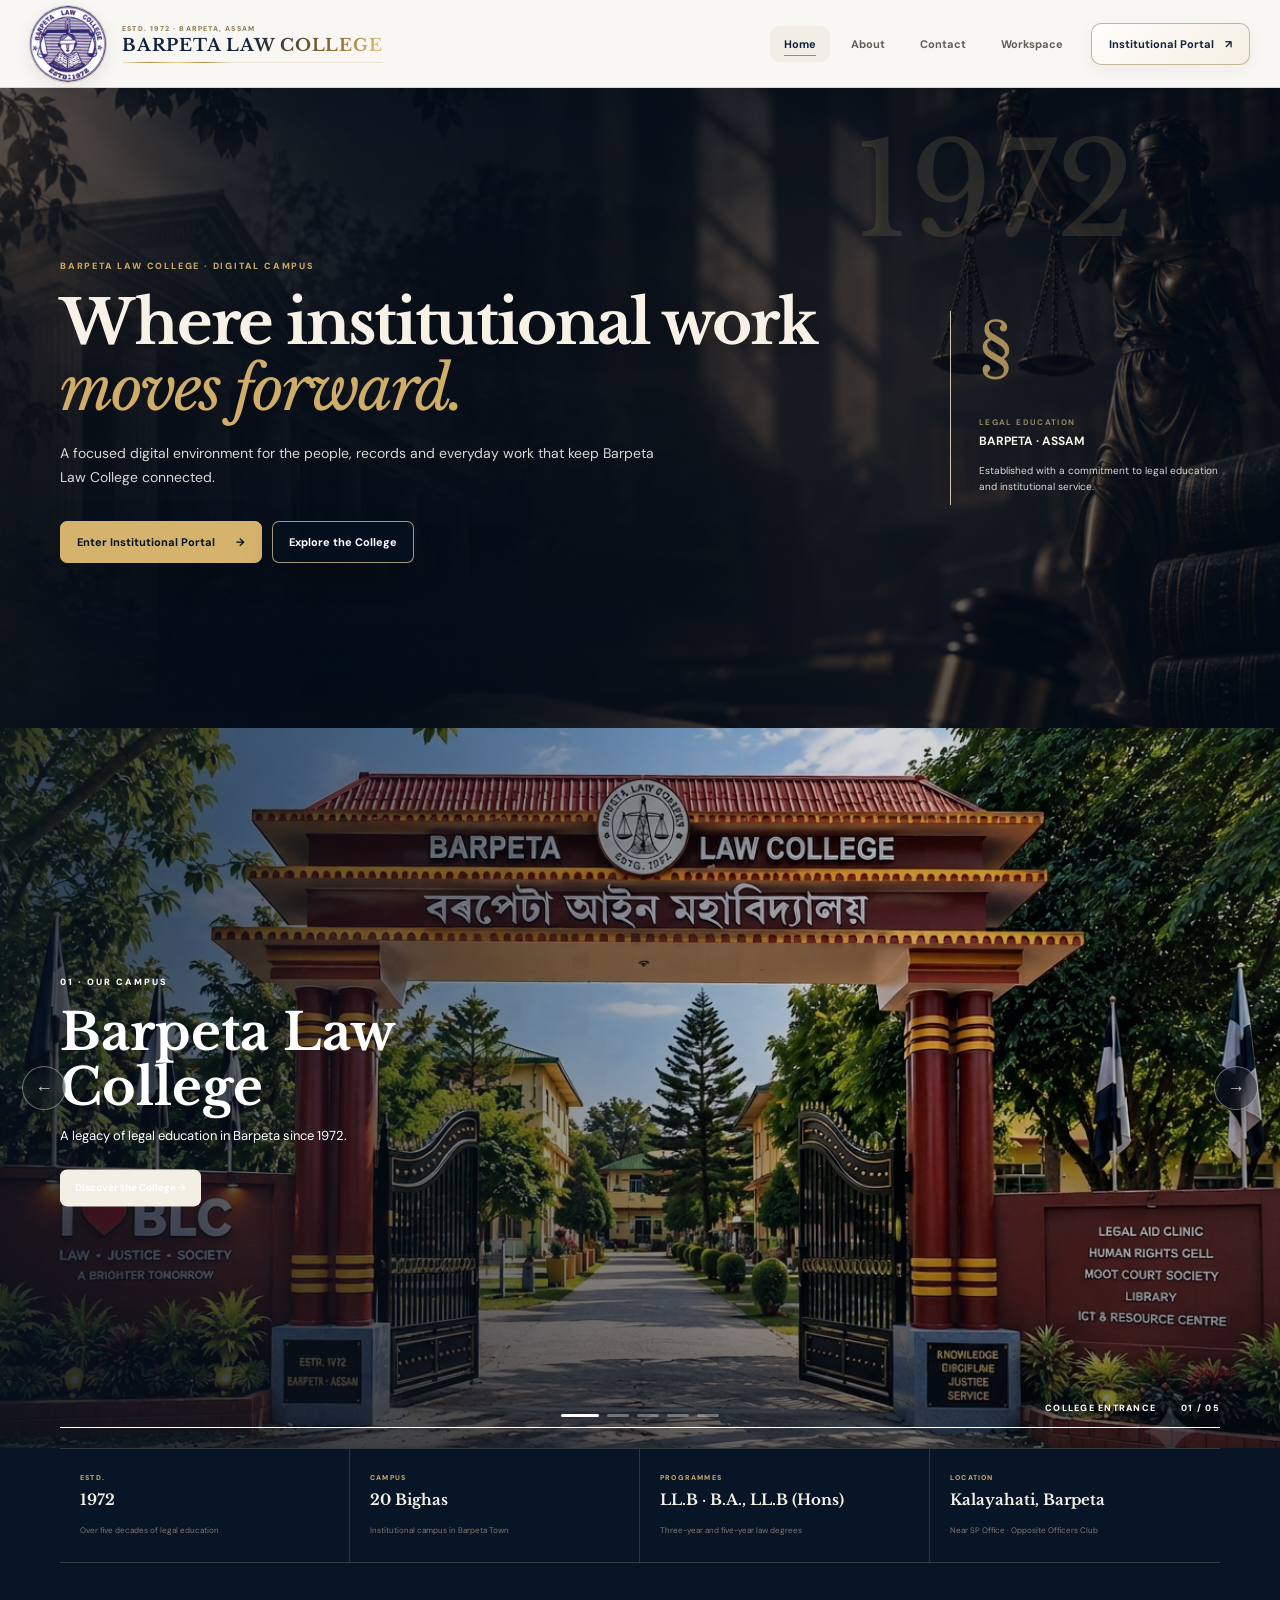
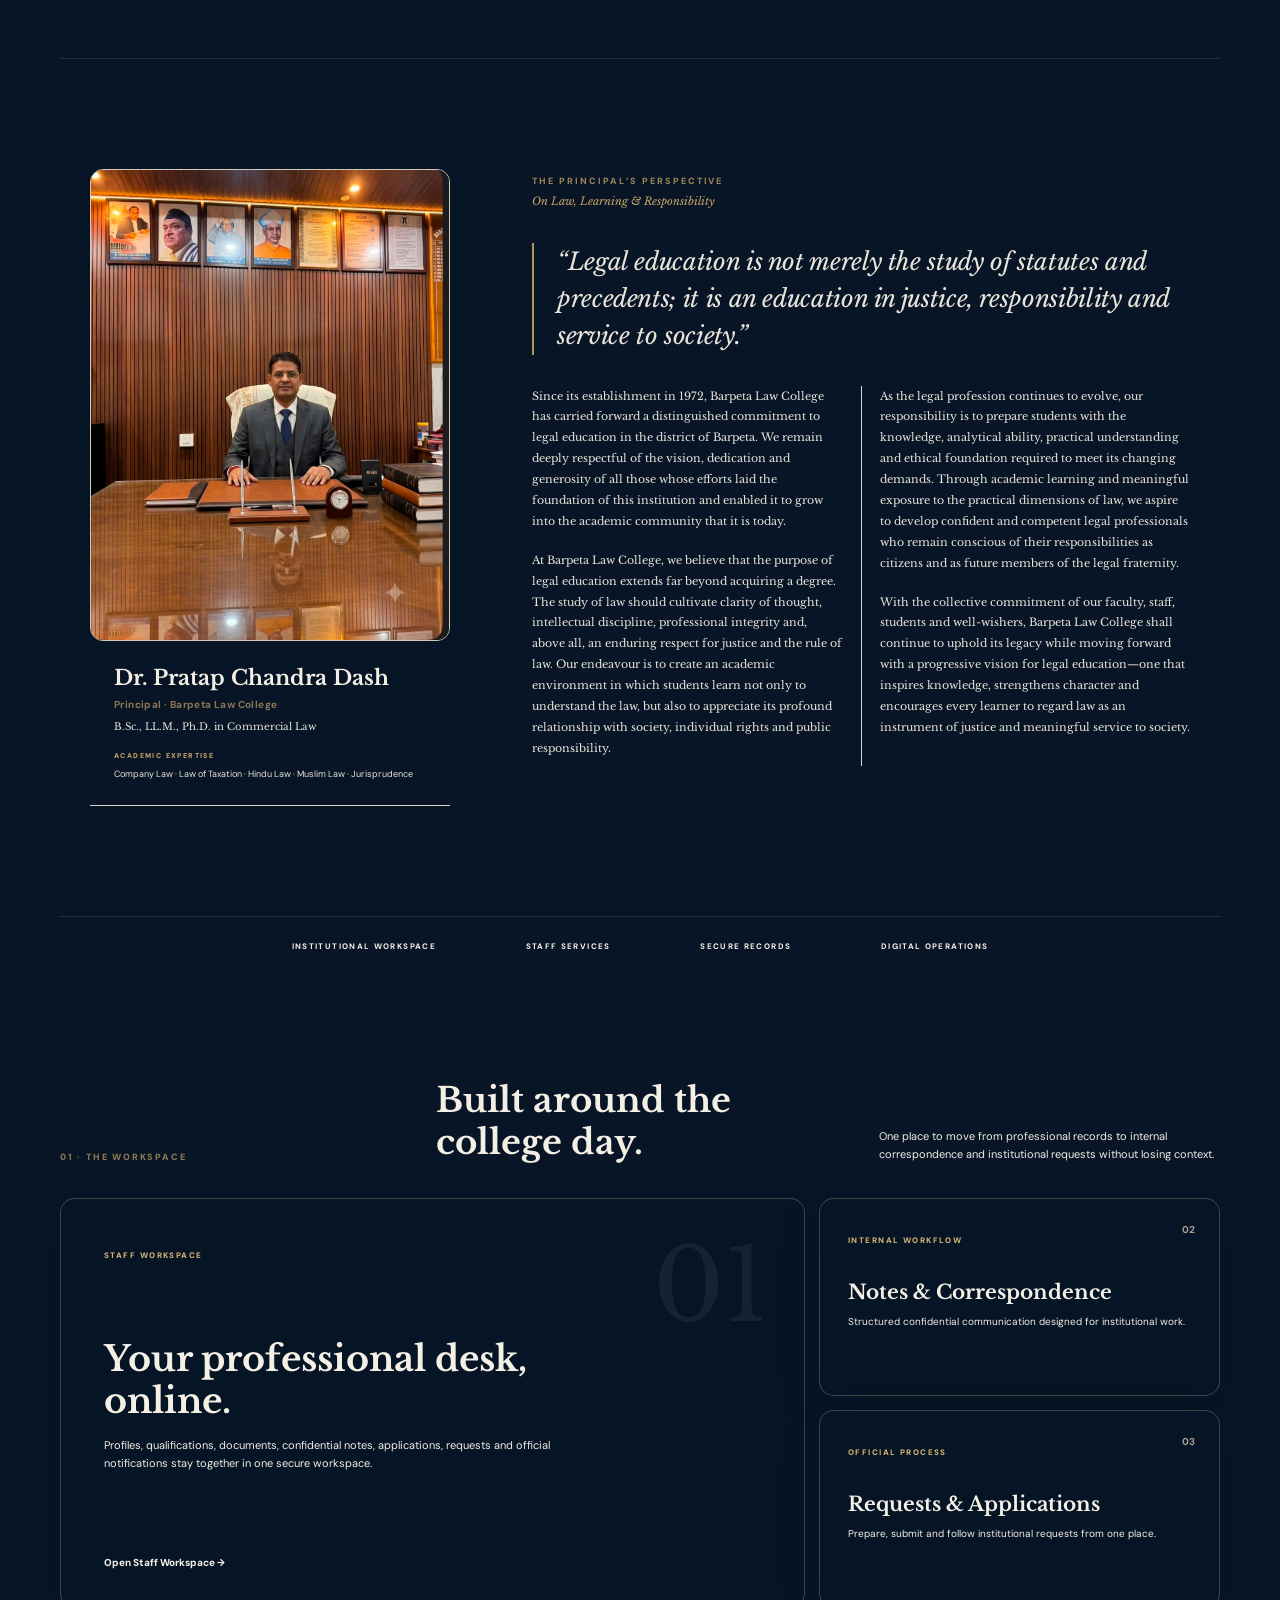
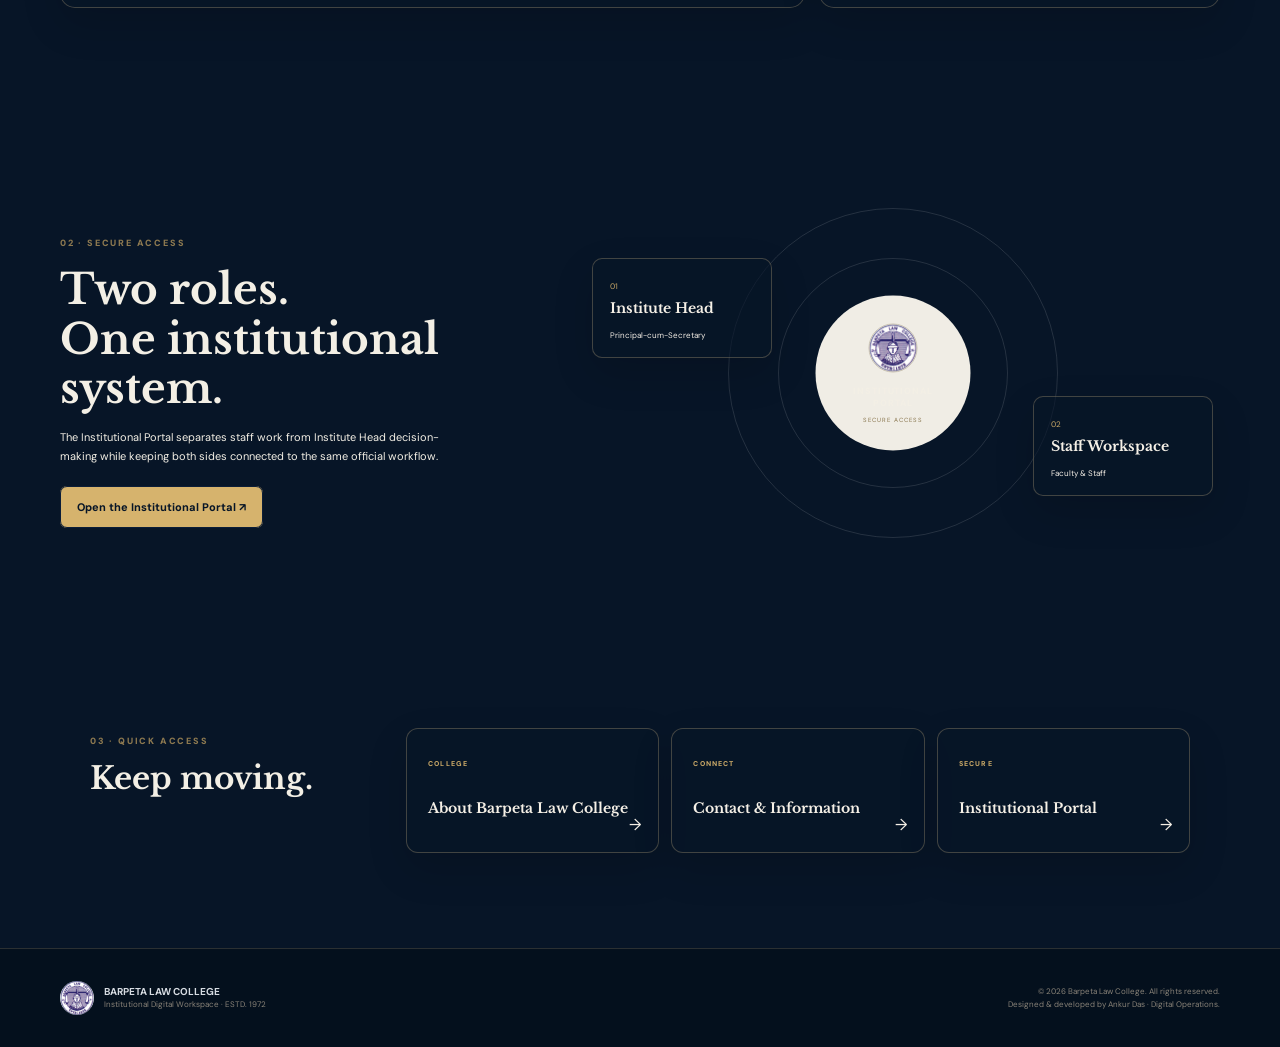
==== index.html @ bae9a420 "Refresh premium homepage stylesheet cache" ====
<!doctype html><html lang="en"><head><meta charset="utf-8"><meta name="viewport" content="width=device-width,initial-scale=1"><meta name="description" content="Barpeta Law College — official institutional digital workspace."><title>Barpeta Law College | Institutional Digital Workspace</title><link rel="icon" href="assets/barpeta-law-college-logo.jpg"><link rel="preconnect" href="https://fonts.googleapis.com"><link rel="preconnect" href="https://fonts.gstatic.com" crossorigin><link href="https://fonts.googleapis.com/css2?family=DM+Sans:wght@400;500;600;700;800&family=Libre+Baskerville:wght@400;700&display=swap" rel="stylesheet"><link rel="stylesheet" href="home-2026.css?v=20260920premium1"></head><body class="home-page"><header class="site-head"><a class="home-brand" href="index.html"><img src="assets/barpeta-law-college-logo.jpg" alt="Barpeta Law College logo"><span class="brand-wordmark"><small>ESTD. 1972 · BARPETA, ASSAM</small><strong class="gold-trace" data-text="BARPETA LAW COLLEGE">BARPETA LAW COLLEGE</strong><i class="brand-trace" aria-hidden="true"></i></span></a><button class="nav-toggle" aria-label="Menu">☰</button><nav><a class="active" href="index.html">Home</a><a href="about.html">About</a><a href="contact.html">Contact</a><a href="#workspace">Workspace</a><a class="portal-nav" href="portal.html">Institutional Portal <b>↗</b></a></nav></header><main><section class="home-hero"><div class="hero-no">1972</div><div class="hero-copy"><span class="eyebrow">BARPETA LAW COLLEGE · DIGITAL CAMPUS</span><h1>Where institutional work<br><em>moves forward.</em></h1><p>A focused digital environment for the people, records and everyday work that keep Barpeta Law College connected.</p><div class="hero-actions"><a href="portal.html">Enter Institutional Portal <b>→</b></a><a href="about.html">Explore the College</a></div></div><div class="hero-side"><div class="law-symbol">§</div><span>LEGAL EDUCATION</span><strong>BARPETA · ASSAM</strong><p>Established with a commitment to legal education and institutional service.</p></div></section><section class="campus-cinema" id="campus"><div class="campus-cinema-copy"><span>01 · OUR CAMPUS</span><h2>Barpeta Law College</h2><p>A legacy of legal education in Barpeta since 1972.</p><a href="about.html">Discover the College →</a></div><div class="campus-cinema-stage"><img class="cinema-slide active" src="assets/blc-campus-1.png" alt="Barpeta Law College campus"><img class="cinema-slide" src="assets/blc-campus-2.jpeg" alt="Barpeta Law College campus"><img class="cinema-slide" src="assets/blc-campus-3.jpeg" alt="Barpeta Law College entrance"><img class="cinema-slide" src="assets/blc-campus-4.jpeg" alt="Barpeta Law College grounds"><img class="cinema-slide" src="assets/blc-campus-5.jpeg" alt="Barpeta Law College campus"><div class="cinema-overlay"></div><button class="cinema-nav cinema-prev" id="cinemaPrev" aria-label="Previous campus photo">←</button><button class="cinema-nav cinema-next" id="cinemaNext" aria-label="Next campus photo">→</button><div class="cinema-dots" id="cinemaDots" aria-label="Choose campus photo"></div><div class="cinema-caption"><span id="cinemaLabel">ACADEMIC BLOCK</span><b id="cinemaCount">01 / 05</b></div><div class="cinema-progress"><i id="cinemaProgress"></i></div></div></section><section class="campus-facts"><article><small>ESTD.</small><strong>1972</strong><span>Over five decades of legal education</span></article><article><small>CAMPUS</small><strong>20 Bighas</strong><span>Institutional campus in Barpeta Town</span></article><article><small>PROGRAMMES</small><strong>LL.B · B.A., LL.B (Hons)</strong><span>Three-year and five-year law degrees</span></article><article><small>LOCATION</small><strong>Kalayahati, Barpeta</strong><span>Near SP Office · Opposite Officers Club</span></article></section><section class="principal-feature"><div class="principal-profile"><div class="principal-photo"><img src="assets/principal-pratap-chandra-dash.jpeg" alt="Dr. Pratap Chandra Dash, Principal, Barpeta Law College"></div><div class="principal-identity"><h3>Dr. Pratap Chandra Dash</h3><span>Principal · Barpeta Law College</span><p>B.Sc., LL.M., Ph.D. in Commercial Law</p><small>ACADEMIC EXPERTISE</small><p class="expertise">Company Law · Law of Taxation · Hindu Law · Muslim Law · Jurisprudence</p></div></div><div class="principal-message"><span class="principal-kicker">THE PRINCIPAL’S PERSPECTIVE</span><small class="principal-sub">On Law, Learning &amp; Responsibility</small><blockquote>“Legal education is not merely the study of statutes and precedents; it is an education in justice, responsibility and service to society.”</blockquote><div class="principal-copy"><p>Since its establishment in 1972, Barpeta Law College has carried forward a distinguished commitment to legal education in the district of Barpeta. We remain deeply respectful of the vision, dedication and generosity of all those whose efforts laid the foundation of this institution and enabled it to grow into the academic community that it is today.</p><p>At Barpeta Law College, we believe that the purpose of legal education extends far beyond acquiring a degree. The study of law should cultivate clarity of thought, intellectual discipline, professional integrity and, above all, an enduring respect for justice and the rule of law. Our endeavour is to create an academic environment in which students learn not only to understand the law, but also to appreciate its profound relationship with society, individual rights and public responsibility.</p><p>As the legal profession continues to evolve, our responsibility is to prepare students with the knowledge, analytical ability, practical understanding and ethical foundation required to meet its changing demands. Through academic learning and meaningful exposure to the practical dimensions of law, we aspire to develop confident and competent legal professionals who remain conscious of their responsibilities as citizens and as future members of the legal fraternity.</p><p>With the collective commitment of our faculty, staff, students and well-wishers, Barpeta Law College shall continue to uphold its legacy while moving forward with a progressive vision for legal education—one that inspires knowledge, strengthens character and encourages every learner to regard law as an instrument of justice and meaningful service to society.</p></div></div></section><section class="campus-strip"><span>INSTITUTIONAL WORKSPACE</span><span>STAFF SERVICES</span><span>SECURE RECORDS</span><span>DIGITAL OPERATIONS</span></section><section class="workspace" id="workspace"><div class="section-title"><span>01 · THE WORKSPACE</span><h2>Built around the college day.</h2><p>One place to move from professional records to internal correspondence and institutional requests without losing context.</p></div><div class="workspace-grid"><article class="feature-large"><span>STAFF WORKSPACE</span><h3>Your professional desk,<br>online.</h3><p>Profiles, qualifications, documents, confidential notes, applications, requests and official notifications stay together in one secure workspace.</p><a href="staff.html">Open Staff Workspace →</a><div class="feature-index">01</div></article><div class="feature-stack"><article><span>INTERNAL WORKFLOW</span><h3>Notes & Correspondence</h3><p>Structured confidential communication designed for institutional work.</p><b>02</b></article><article><span>OFFICIAL PROCESS</span><h3>Requests & Applications</h3><p>Prepare, submit and follow institutional requests from one place.</p><b>03</b></article></div></div></section><section class="portal-invite"><div class="invite-copy"><span>02 · SECURE ACCESS</span><h2>Two roles.<br>One institutional system.</h2><p>The Institutional Portal separates staff work from Institute Head decision-making while keeping both sides connected to the same official workflow.</p><a href="portal.html">Open the Institutional Portal <b>↗</b></a></div><div class="invite-visual"><div class="orbit one"></div><div class="orbit two"></div><div class="invite-center"><img src="assets/barpeta-law-college-logo.jpg" alt="Barpeta Law College"><strong>INSTITUTIONAL<br>PORTAL</strong><span>SECURE ACCESS</span></div><div class="role role-a"><small>01</small><b>Institute Head</b><span>Principal-cum-Secretary</span></div><div class="role role-b"><small>02</small><b>Staff Workspace</b><span>Faculty & Staff</span></div></div></section><section class="quick"><div><span>03 · QUICK ACCESS</span><h2>Keep moving.</h2></div><a href="about.html"><small>COLLEGE</small><b>About Barpeta Law College</b><i>→</i></a><a href="contact.html"><small>CONNECT</small><b>Contact & Information</b><i>→</i></a><a href="portal.html"><small>SECURE</small><b>Institutional Portal</b><i>→</i></a></section></main><footer><div><img src="assets/barpeta-law-college-logo.jpg" alt=""><span><b>BARPETA LAW COLLEGE</b><small>Institutional Digital Workspace · ESTD. 1972</small></span></div><p>© 2026 Barpeta Law College. All rights reserved.<br>Designed &amp; developed by Ankur Das · Digital Operations.</p></footer><script>document.querySelector('.nav-toggle').onclick=()=>document.querySelector('.site-head nav').classList.toggle('show');const slides=[...document.querySelectorAll('.cinema-slide')],labels=['COLLEGE ENTRANCE','SUNSET ON CAMPUS','FACULTY & STAFF','BLUE-HOUR CAMPUS','BLC AFTER DARK'],dots=document.getElementById('cinemaDots');let si=0,timer,touchX=0;slides.forEach((_,i)=>{const b=document.createElement('button');b.type='button';b.setAttribute('aria-label','Show campus photo '+(i+1));b.onclick=()=>{showSlide(i);restart()};dots.appendChild(b)});function showSlide(n){si=(n+slides.length)%slides.length;slides.forEach((s,i)=>s.classList.toggle('active',i===si));[...dots.children].forEach((d,i)=>d.classList.toggle('active',i===si));document.getElementById('cinemaCount').textContent=String(si+1).padStart(2,'0')+' / '+String(slides.length).padStart(2,'0');document.getElementById('cinemaLabel').textContent=labels[si];const p=document.getElementById('cinemaProgress');p.style.animation='none';void p.offsetWidth;p.style.animation='cinemaTimer 20s linear forwards'}function restart(){clearInterval(timer);timer=setInterval(()=>showSlide(si+1),20000)}document.getElementById('cinemaPrev').onclick=()=>{showSlide(si-1);restart()};document.getElementById('cinemaNext').onclick=()=>{showSlide(si+1);restart()};const stage=document.querySelector('.campus-cinema-stage');stage.addEventListener('touchstart',e=>touchX=e.changedTouches[0].clientX,{passive:true});stage.addEventListener('touchend',e=>{const dx=e.changedTouches[0].clientX-touchX;if(Math.abs(dx)>45){showSlide(si+(dx<0?1:-1));restart()}},{passive:true});showSlide(0);restart();</script></body></html>
---- home-2026.css ----
:root{--navy:#0b1d38;--ink:#111b29;--paper:#f4f2ec;--gold:#a78a4c;--line:#ddd7cb}*{box-sizing:border-box}html{scroll-behavior:smooth}body{margin:0;background:var(--paper);color:var(--ink);font-family:"DM Sans",sans-serif}.site-head{height:88px;padding:0 max(28px,calc((100vw - 1220px)/2));display:flex;align-items:center;justify-content:space-between;background:#f8f7f3;border-bottom:1px solid var(--line);position:relative;z-index:10}.home-brand{display:flex;align-items:center;gap:12px;text-decoration:none;color:var(--ink)}.home-brand img{width:47px;height:47px;border-radius:50%;object-fit:cover}.home-brand span{display:flex;flex-direction:column}.home-brand small{font-size:7px;font-weight:800;letter-spacing:.18em;color:#88754d}.home-brand strong{font-family:"Libre Baskerville",serif;font-size:17px;margin-top:3px}.site-head nav{display:flex;align-items:center;gap:27px}.site-head nav a{text-decoration:none;color:#625e56;font-size:11px;font-weight:700}.site-head nav a.active{color:#111}.portal-nav{border:1px solid #bdb6a8;padding:11px 14px;border-radius:7px;color:var(--navy)!important}.portal-nav b{margin-left:8px}.nav-toggle{display:none;border:0;background:none;font-size:22px}.home-hero{min-height:570px;max-width:1220px;margin:auto;display:grid;grid-template-columns:1fr 270px;align-items:center;gap:70px;position:relative;padding:65px 30px;overflow:hidden}.hero-no{position:absolute;right:210px;top:5px;font-family:"Libre Baskerville";font-size:220px;color:#ebe7dd;z-index:-1}.eyebrow,.section-title>span,.invite-copy>span,.quick>div>span{font-size:9px;font-weight:850;letter-spacing:.2em;color:#8d7950}.hero-copy h1{font-family:"Libre Baskerville",serif;font-size:61px;line-height:1.08;margin:16px 0 20px;letter-spacing:-.035em}.hero-copy h1 em{font-weight:400;color:#88734a}.hero-copy>p{font-size:14px;line-height:1.7;color:#706a60;max-width:610px}.hero-actions{display:flex;gap:10px;margin-top:31px}.hero-actions a,.invite-copy>a{text-decoration:none;border:1px solid #cfc8bb;padding:13px 16px;border-radius:7px;color:#252525;font-size:11px;font-weight:750}.hero-actions a:first-child,.invite-copy>a{background:var(--navy);color:#fff;border-color:var(--navy)}.hero-actions b{margin-left:18px}.hero-side{border-left:1px solid #cbc4b6;padding-left:28px}.law-symbol{font-family:"Libre Baskerville";font-size:60px;color:#a58c59;margin-bottom:32px}.hero-side span{display:block;font-size:8px;letter-spacing:.17em;color:#938464;font-weight:800}.hero-side strong{display:block;font-size:12px;margin:6px 0 14px}.hero-side p{font-size:10px;line-height:1.6;color:#807a70}.campus-strip{height:57px;background:var(--navy);color:#c7b98f;display:flex;align-items:center;justify-content:center;gap:7vw;font-size:8px;font-weight:800;letter-spacing:.17em}.workspace{max-width:1220px;margin:auto;padding:105px 30px}.section-title{display:grid;grid-template-columns:1fr 1.2fr 1fr;gap:35px;align-items:end;margin-bottom:35px}.section-title h2{font-family:"Libre Baskerville";font-size:34px;margin:0}.section-title p{font-size:11px;line-height:1.6;color:#777064;margin:0}.workspace-grid{display:grid;grid-template-columns:1.3fr .7fr;gap:14px}.feature-large,.feature-stack article{position:relative;border-radius:15px;overflow:hidden}.feature-large{min-height:410px;background:linear-gradient(135deg,#0b1d38,#15365f);color:#fff;padding:43px}.feature-large>span,.feature-stack span{font-size:8px;letter-spacing:.18em;font-weight:850;color:#cbb98a}.feature-large h3{font-family:"Libre Baskerville";font-size:35px;line-height:1.2;margin:75px 0 14px}.feature-large p{font-size:11px;line-height:1.65;color:#c7cfda;max-width:480px}.feature-large a{position:absolute;bottom:38px;color:#fff;text-decoration:none;font-size:10px;font-weight:800}.feature-index{position:absolute;right:35px;top:25px;font-family:"Libre Baskerville";font-size:100px;color:rgba(255,255,255,.06)}.feature-stack{display:grid;gap:14px}.feature-stack article{background:#fff;border:1px solid var(--line);padding:28px}.feature-stack h3{font-family:"Libre Baskerville";font-size:20px;margin:32px 0 9px}.feature-stack p{font-size:10px;line-height:1.6;color:#777}.feature-stack b{position:absolute;right:24px;top:24px;font-size:10px;color:#aaa08d}.portal-invite{background:#101a29;color:#fff;min-height:520px;display:grid;grid-template-columns:.8fr 1.2fr;align-items:center;padding:70px max(30px,calc((100vw - 1160px)/2));gap:70px}.invite-copy h2{font-family:"Libre Baskerville";font-size:42px;line-height:1.18;margin:14px 0}.invite-copy p{font-size:11px;line-height:1.7;color:#aeb6c2;max-width:400px;margin-bottom:30px}.invite-visual{height:360px;position:relative}.orbit{position:absolute;border:1px solid rgba(255,255,255,.12);border-radius:50%;left:50%;top:50%;transform:translate(-50%,-50%)}.orbit.one{width:330px;height:330px}.orbit.two{width:230px;height:230px}.invite-center{position:absolute;left:50%;top:50%;transform:translate(-50%,-50%);width:155px;height:155px;border-radius:50%;background:#f0ede5;color:#132033;display:grid;place-content:center;text-align:center}.invite-center small{font-family:"Libre Baskerville";font-size:22px}.invite-center strong{font-size:9px;letter-spacing:.1em;margin:7px 0}.invite-center span{font-size:6px;letter-spacing:.17em;color:#88754d}.role{position:absolute;background:#18263a;border:1px solid #344157;border-radius:10px;padding:14px 17px;min-width:180px}.role small{color:#bba46e;font-size:8px}.role b{display:block;font-family:"Libre Baskerville";font-size:14px;margin:5px 0}.role span{font-size:8px;color:#8f9bac}.role-a{left:4%;top:18%}.role-b{right:1%;bottom:16%}.quick{max-width:1160px;margin:0 auto;padding:95px 30px;display:grid;grid-template-columns:1.2fr repeat(3,1fr);gap:12px;align-items:stretch}.quick h2{font-family:"Libre Baskerville";font-size:31px;margin:10px 0}.quick>a{background:#fff;border:1px solid var(--line);border-radius:12px;padding:21px;text-decoration:none;color:#222;position:relative;min-height:125px}.quick>a small{font-size:7px;letter-spacing:.17em;color:#97835a;font-weight:850}.quick>a b{display:block;font-family:"Libre Baskerville";font-size:14px;margin-top:28px}.quick>a i{position:absolute;right:17px;bottom:17px;font-style:normal}footer{border-top:1px solid var(--line);padding:28px max(30px,calc((100vw - 1160px)/2));display:flex;justify-content:space-between;align-items:center;background:#eeece5}footer>div{display:flex;align-items:center;gap:10px}footer img{width:34px;height:34px;border-radius:50%}footer span{display:flex;flex-direction:column}footer b{font-size:10px}footer small,footer p{font-size:8px;color:#898378;line-height:1.6}footer p{text-align:right}@media(max-width:800px){.site-head{height:auto;padding:16px 20px}.nav-toggle{display:block}.site-head nav{display:none;position:absolute;left:0;right:0;top:80px;background:#fff;padding:20px;flex-direction:column;align-items:flex-start}.site-head nav.show{display:flex}.home-hero{grid-template-columns:1fr;min-height:auto;padding-top:80px}.hero-copy h1{font-size:42px}.hero-side{display:none}.section-title,.workspace-grid,.portal-invite,.quick{grid-template-columns:1fr}.campus-strip{gap:20px;overflow:hidden;justify-content:flex-start;padding:0 20px}.invite-visual{height:330px}.quick{padding-top:60px}footer{flex-direction:column;gap:15px;align-items:flex-start}footer p{text-align:left}}.campus-showcase{max-width:1220px;margin:0 auto;padding:95px 30px 55px;display:grid;grid-template-columns:.82fr 1.18fr;gap:75px;align-items:center}.campus-copy>span{font-size:9px;font-weight:850;letter-spacing:.2em;color:#8d7950}.campus-copy h2{font-family:"Libre Baskerville",serif;font-size:39px;line-height:1.18;margin:14px 0 19px}.campus-copy>p{font-size:11px;line-height:1.75;color:#716b61}.campus-detail{border-left:2px solid #b29a65;padding-left:15px;margin:21px 0!important}.degree-pills{display:flex;gap:7px;flex-wrap:wrap;margin:18px 0}.degree-pills b{font-size:9px;border:1px solid #d6d0c4;background:#fff;padding:8px 10px;border-radius:20px}.campus-copy>a{display:inline-block;margin-top:8px;text-decoration:none;color:#fff;background:#0b1d38;border-radius:7px;padding:12px 15px;font-size:10px;font-weight:800}.campus-stack{height:440px;position:relative}.stack-frame{position:absolute;inset:0 75px 0 0;border-radius:18px;overflow:hidden;background:#18202a;box-shadow:0 22px 55px rgba(23,29,36,.18);z-index:3;transform:rotate(-.7deg)}.stack-slide{position:absolute;inset:0;width:100%;height:100%;object-fit:cover;opacity:0;transform:scale(1.035);filter:saturate(.9) contrast(1.03) brightness(.96);transition:opacity .8s ease,transform 4.6s ease}.stack-slide.active{opacity:1;transform:scale(1)}.stack-shade{position:absolute;inset:0;background:linear-gradient(180deg,transparent 55%,rgba(5,14,25,.66));z-index:2}.stack-meta{position:absolute;left:24px;right:24px;bottom:20px;z-index:4;display:flex;justify-content:space-between;color:#fff;align-items:end}.stack-meta span{font-size:9px;letter-spacing:.16em;font-weight:800}.stack-meta b{font-size:10px}.stack-back{position:absolute;border:1px solid #c7c1b5;border-radius:17px;background:#d9d5ca;right:25px;top:28px;bottom:28px;width:76%;z-index:1;transform:rotate(2.3deg);box-shadow:0 12px 30px rgba(30,30,30,.08)}.stack-back.back-two{right:0;top:56px;bottom:56px;transform:rotate(4.5deg);background:#c7c3b9;z-index:0}.stack-controls{position:absolute;right:90px;bottom:18px;z-index:5;display:flex;gap:7px}.stack-controls button{width:35px;height:35px;border-radius:50%;border:1px solid rgba(255,255,255,.65);background:rgba(8,18,31,.58);color:#fff;cursor:pointer;backdrop-filter:blur(5px)}.campus-facts{max-width:1160px;margin:0 auto 95px;display:grid;grid-template-columns:repeat(4,1fr);border-top:1px solid #d9d3c7;border-bottom:1px solid #d9d3c7}.campus-facts article{padding:24px 20px;border-right:1px solid #d9d3c7}.campus-facts article:last-child{border-right:0}.campus-facts small{display:block;font-size:7px;font-weight:850;letter-spacing:.17em;color:#9a8354}.campus-facts strong{display:block;font-family:"Libre Baskerville";font-size:15px;margin:8px 0}.campus-facts span{font-size:8px;line-height:1.5;color:#80796d}.invite-center img{width:49px;height:49px;border-radius:50%;object-fit:cover;margin:0 auto 5px;border:1px solid #c9c1b0}.invite-center small{display:none}@media(max-width:800px){.campus-showcase{grid-template-columns:1fr;gap:35px;padding-top:65px}.campus-stack{height:350px}.stack-frame{right:35px}.stack-back{right:10px}.stack-back.back-two{right:0}.campus-facts{grid-template-columns:1fr 1fr;margin:0 20px 60px}.campus-facts article:nth-child(2){border-right:0}.campus-facts article:nth-child(-n+2){border-bottom:1px solid #d9d3c7}}.campus-cinema{height:min(720px,72vw);min-height:520px;position:relative;background:#0d1827;color:#fff;overflow:hidden}.campus-cinema-stage{position:absolute;inset:0}.cinema-slide{position:absolute;inset:0;width:100%;height:100%;object-fit:cover;opacity:0;transform:scale(1.025);filter:saturate(.92) contrast(1.04) brightness(.9);transition:opacity 1.5s ease,transform 20s linear}.cinema-slide.active{opacity:1;transform:scale(1.07)}.cinema-overlay{position:absolute;inset:0;background:linear-gradient(90deg,rgba(7,17,31,.76) 0%,rgba(7,17,31,.45) 34%,rgba(7,17,31,.08) 68%,rgba(7,17,31,.18) 100%),linear-gradient(0deg,rgba(5,13,24,.5),transparent 42%)}.campus-cinema-copy{position:absolute;z-index:3;left:max(30px,calc((100vw - 1160px)/2));top:50%;transform:translateY(-50%);max-width:490px}.campus-cinema-copy>span{font-size:9px;font-weight:850;letter-spacing:.22em;color:#d4bd85}.campus-cinema-copy h2{font-family:"Libre Baskerville";font-size:51px;line-height:1.08;margin:15px 0 12px}.campus-cinema-copy p{font-size:13px;color:#d3d7dd;margin:0 0 25px}.campus-cinema-copy a{display:inline-block;text-decoration:none;color:#172033;background:#f3efe5;border-radius:7px;padding:12px 15px;font-size:10px;font-weight:800}.cinema-caption{position:absolute;z-index:4;right:max(30px,calc((100vw - 1160px)/2));bottom:34px;display:flex;gap:25px;align-items:center;font-size:9px;letter-spacing:.14em}.cinema-caption span{font-weight:800}.cinema-caption b{color:#d4bd85}.cinema-progress{position:absolute;z-index:4;left:max(30px,calc((100vw - 1160px)/2));right:max(30px,calc((100vw - 1160px)/2));bottom:20px;height:1px;background:rgba(255,255,255,.25);overflow:hidden}.cinema-progress i{display:block;height:100%;width:100%;background:#fff;transform-origin:left;animation:cinemaTimer 20s linear forwards}@keyframes cinemaTimer{from{transform:scaleX(0)}to{transform:scaleX(1)}}@media(max-width:800px){.campus-cinema{height:600px}.campus-cinema-copy{left:24px;right:24px;top:auto;bottom:70px;transform:none}.campus-cinema-copy h2{font-size:37px}.cinema-caption{right:24px;bottom:28px}.cinema-progress{left:24px;right:24px;bottom:17px}}.cinema-nav{position:absolute;z-index:6;top:50%;transform:translateY(-50%);width:44px;height:44px;border-radius:50%;border:1px solid rgba(255,255,255,.5);background:rgba(7,17,31,.35);color:#fff;font-size:18px;cursor:pointer;backdrop-filter:blur(8px);opacity:.78;transition:.2s}.cinema-nav:hover{background:rgba(7,17,31,.65);opacity:1}.cinema-prev{left:22px}.cinema-next{right:22px}.cinema-dots{position:absolute;z-index:6;left:50%;bottom:31px;transform:translateX(-50%);display:flex;gap:8px}.cinema-dots button{width:22px;height:3px;border:0;padding:0;border-radius:4px;background:rgba(255,255,255,.35);cursor:pointer;transition:.25s}.cinema-dots button.active{width:38px;background:#fff}@media(max-width:800px){.cinema-nav{width:38px;height:38px}.cinema-prev{left:12px}.cinema-next{right:12px}.cinema-dots{bottom:30px}.cinema-caption span{display:none}}
/* Per-slide focal points: keep important campus content inside the cinematic crop. */
.cinema-slide:nth-of-type(1){object-position:center 38%}
.cinema-slide:nth-of-type(2){object-position:center 66%}
.cinema-slide:nth-of-type(3){object-position:center 50%}
.cinema-slide:nth-of-type(4){object-position:center 67%}
.cinema-slide:nth-of-type(5){object-position:center 62%}
@media(max-width:800px){.cinema-slide:nth-of-type(1){object-position:center 36%}.cinema-slide:nth-of-type(2){object-position:center 62%}.cinema-slide:nth-of-type(3){object-position:center 50%}.cinema-slide:nth-of-type(4){object-position:center 63%}.cinema-slide:nth-of-type(5){object-position:center 58%}}

/* Final cinematic campus framing — tuned to show each photograph's subject, not excess sky. */
.campus-cinema-stage{background:#081321}
.cinema-slide{transform:scale(1.008);transition:opacity 1.35s ease,transform 20s linear}
.cinema-slide.active{transform:scale(1.025)}
.cinema-slide:nth-of-type(1){object-position:center 34%}
.cinema-slide:nth-of-type(2){object-position:center 78%}
.cinema-slide:nth-of-type(3){object-position:center 50%}
.cinema-slide:nth-of-type(4){object-position:center 82%}
.cinema-slide:nth-of-type(5){object-position:center 76%}
@media(max-width:800px){
 .cinema-slide{transform:scale(1.005)}
 .cinema-slide.active{transform:scale(1.018)}
 .cinema-slide:nth-of-type(1){object-position:center 31%}
 .cinema-slide:nth-of-type(2){object-position:center 74%}
 .cinema-slide:nth-of-type(3){object-position:center 50%}
 .cinema-slide:nth-of-type(4){object-position:center 78%}
 .cinema-slide:nth-of-type(5){object-position:center 72%}
}

/* Principal's Perspective */
.principal-feature{max-width:1160px;margin:0 auto;padding:110px 30px;display:grid;grid-template-columns:360px 1fr;gap:82px;align-items:start}.principal-photo{overflow:hidden;border:1px solid #d4ccbb;border-radius:13px;background:#e9e5dc;box-shadow:0 18px 45px rgba(20,28,38,.09)}.principal-photo img{display:block;width:100%;height:auto}.principal-identity{padding:21px 3px 20px;border-bottom:1px solid #d7d0c3}.principal-identity h3{font-family:"Libre Baskerville",serif;font-size:21px;margin:0 0 7px;color:#172238}.principal-identity>span{display:block;font-size:10px;font-weight:700;color:#8d7950;letter-spacing:.04em}.principal-identity>p{font-family:"Libre Baskerville",serif;font-size:10px;color:#706a60;margin:9px 0 18px}.principal-identity small{display:block;font-size:7px;font-weight:850;letter-spacing:.2em;color:#9a8354;margin-bottom:7px}.principal-identity .expertise{font-family:"DM Sans",sans-serif;font-size:9px;line-height:1.65;margin:0;color:#716b61}.principal-message{padding-top:6px}.principal-kicker{display:block;font-size:9px;font-weight:850;letter-spacing:.22em;color:#9a8354}.principal-sub{display:block;margin-top:7px;font-family:"Libre Baskerville",serif;font-style:italic;font-size:11px;color:#8a847a}.principal-message blockquote{font-family:"Libre Baskerville",serif;font-style:italic;font-weight:400;font-size:24px;line-height:1.55;color:#18263a;margin:35px 0 31px;padding:0 0 0 23px;border-left:2px solid #ae955f;letter-spacing:-.015em}.principal-copy{columns:2;column-gap:38px;column-rule:1px solid #ded8cd}.principal-copy p{break-inside:avoid;font-family:"Libre Baskerville",serif;font-size:11px;line-height:1.9;color:#5e5a53;margin:0 0 18px}@media(max-width:800px){.principal-feature{grid-template-columns:1fr;padding:70px 24px;gap:48px}.principal-profile{max-width:430px}.principal-message blockquote{font-size:20px}.principal-copy{columns:1;column-rule:0}}
/* BLC institutional identity — gold trace, intentionally distinct from a standard shimmer */.home-brand img{width:76px!important;height:76px!important;min-width:76px!important;border-radius:50%;object-fit:cover;box-shadow:0 0 0 1px rgba(153,124,65,.28),0 6px 20px rgba(19,29,44,.08);animation:sealArrival .85s cubic-bezier(.2,.75,.25,1) both}.home-brand{gap:16px!important}.brand-wordmark{position:relative;display:flex!important;flex-direction:column;align-items:flex-start;padding-bottom:7px}.brand-wordmark small{letter-spacing:.17em!important;color:#8d7950!important}.brand-wordmark .gold-trace{position:relative;display:block;color:#10223d!important;font-size:17px!important;letter-spacing:.045em;line-height:1.15;white-space:nowrap}.brand-wordmark .gold-trace:after{content:attr(data-text);position:absolute;inset:0;color:transparent;background:linear-gradient(110deg,transparent 0%,transparent 42%,#a47d34 47%,#f0d89b 50%,#a47d34 53%,transparent 58%,transparent 100%);background-size:320% 100%;background-position:160% 0;-webkit-background-clip:text;background-clip:text;animation:goldTrace 7s cubic-bezier(.45,0,.2,1) infinite;pointer-events:none}.brand-trace{position:absolute;left:0;bottom:0;height:1px;width:100%;overflow:hidden;background:rgba(164,125,52,.16)}.brand-trace:after{content:"";position:absolute;left:0;top:0;height:1px;width:31%;background:linear-gradient(90deg,transparent,#b28b42,#ead49c,#b28b42,transparent);animation:traceLine 7s cubic-bezier(.45,0,.2,1) infinite}@keyframes goldTrace{0%,7%{background-position:160% 0}28%{background-position:-60% 0}29%,100%{background-position:-60% 0}}@keyframes traceLine{0%,7%{transform:translateX(-110%);opacity:0}9%{opacity:1}28%{transform:translateX(330%);opacity:1}30%,100%{transform:translateX(330%);opacity:0}}@keyframes sealArrival{from{opacity:0;transform:scale(.94)}to{opacity:1;transform:scale(1)}}@media(max-width:800px){.home-brand img{width:58px!important;height:58px!important;min-width:58px!important}.home-brand{gap:10px!important}.brand-wordmark .gold-trace{font-size:12px!important}.brand-wordmark small{font-size:6px!important}}@media(prefers-reduced-motion:reduce){.home-brand img,.brand-wordmark .gold-trace:after,.brand-trace:after{animation:none!important}}/* Persistent BLC wordmark effect: full-text animated spectral-gold flow */.brand-wordmark .gold-trace{color:transparent!important;background:linear-gradient(115deg,#10223d 0%,#10223d 20%,#8c682d 34%,#f0d38b 43%,#fff3c8 49%,#c79b4b 56%,#10223d 72%,#10223d 100%);background-size:240% 100%;-webkit-background-clip:text;background-clip:text;animation:blcFullFlow 4.2s linear infinite}.brand-wordmark .gold-trace:after{content:none!important}.brand-trace:after{width:42%;animation:blcUnderlineFlow 4.2s linear infinite}@keyframes blcFullFlow{0%{background-position:160% 0}100%{background-position:-140% 0}}@keyframes blcUnderlineFlow{0%{transform:translateX(-120%);opacity:.2}18%{opacity:1}82%{opacity:1}100%{transform:translateX(300%);opacity:.2}}/* Unified premium navigation treatment */.site-head nav{display:flex;align-items:center;gap:7px}.site-head nav>a{position:relative;padding:11px 14px!important;border-radius:10px;text-decoration:none;transition:background .25s ease,color .25s ease,transform .25s ease!important}.site-head nav>a:not(.portal-nav):after{content:"";position:absolute;left:14px;right:14px;bottom:6px;height:1px;background:#b38a42;transform:scaleX(0);transform-origin:center;transition:transform .28s ease}.site-head nav>a:not(.portal-nav):hover{background:rgba(16,34,61,.045);transform:translateY(-1px)}.site-head nav>a:not(.portal-nav):hover:after,.site-head nav>a.active:after{transform:scaleX(1)}.site-head nav>a.active{color:#10223d;background:rgba(179,138,66,.075)}.site-head nav .portal-nav{margin-left:7px!important;padding:13px 17px!important;border:1px solid rgba(155,129,78,.55)!important;background:linear-gradient(135deg,#fffdfa,#f5f0e5)!important;box-shadow:0 5px 18px rgba(31,38,48,.05);color:#10223d!important}.site-head nav .portal-nav:hover{transform:translateY(-2px);border-color:#a78342!important;box-shadow:0 9px 24px rgba(31,38,48,.09)}.site-head nav .portal-nav b{display:inline-block;margin-left:8px;transition:transform .25s ease}.site-head nav .portal-nav:hover b{transform:translate(2px,-2px)}@media(max-width:800px){.site-head nav{gap:3px}.site-head nav>a{border-radius:7px}.site-head nav .portal-nav{margin-left:0!important}}

/* Full-home legal education art surface */
body.home-page{position:relative;background:#091525}
body.home-page::before{content:"";position:fixed;inset:0;z-index:-2;background:url("assets/blc-law-home-bg.png") center top/cover no-repeat;filter:saturate(.82) contrast(1.03);transform:scale(1.01)}
body.home-page::after{content:"";position:fixed;inset:0;z-index:-1;background:linear-gradient(180deg,rgba(7,19,34,.76) 0%,rgba(10,24,42,.67) 34%,rgba(244,241,233,.88) 64%,rgba(8,22,39,.84) 100%);pointer-events:none}
body.home-page main{position:relative;isolation:isolate}
body.home-page main>section{background-color:rgba(244,241,233,.84)!important;backdrop-filter:blur(1.5px);-webkit-backdrop-filter:blur(1.5px)}
body.home-page main>section:first-child{background:linear-gradient(90deg,rgba(7,19,34,.86),rgba(7,19,34,.54),rgba(7,19,34,.2))!important;color:#fff}
body.home-page .institutional-portal-section,body.home-page [class*="portal-section"]{background-color:rgba(7,19,34,.90)!important}
@media(max-width:800px){body.home-page::before{background-position:62% top}body.home-page main>section{backdrop-filter:none;-webkit-backdrop-filter:none}}
@media(prefers-reduced-motion:reduce){body.home-page::before{transform:none}}


/* Refined legal-art background treatment */
body.home-page::before{background-image:url("assets/blc-law-home-bg.png")!important;background-position:center top!important;background-size:cover!important;opacity:.30!important;filter:saturate(.72) contrast(1.05) brightness(.72)!important}
body.home-page::after{background:linear-gradient(180deg,rgba(7,19,34,.74) 0%,rgba(7,19,34,.58) 18%,rgba(244,241,233,.96) 42%,rgba(244,241,233,.985) 72%,rgba(7,19,34,.91) 100%)!important}
body.home-page main>section{background:#f4f1e9!important;backdrop-filter:none!important;-webkit-backdrop-filter:none!important}
body.home-page main>section:first-child{background:linear-gradient(90deg,rgba(6,18,33,.94) 0%,rgba(6,18,33,.86) 48%,rgba(6,18,33,.63) 100%)!important}
body.home-page .campus-cinema,body.home-page .principal-section,body.home-page [class*="principal"],body.home-page .cream{background:#f4f1e9!important}
body.home-page .institutional-portal-section,body.home-page [class*="portal-section"]{background:#071527!important}


/* Immersive homepage: legal artwork is the page surface, not a boxed backdrop */
body.home-page{background:#071527!important}
body.home-page::before{opacity:.44!important;filter:saturate(.68) contrast(1.04) brightness(.62)!important;background-attachment:fixed!important}
body.home-page::after{background:linear-gradient(180deg,rgba(5,17,31,.62),rgba(7,21,39,.48) 42%,rgba(7,21,39,.62) 78%,rgba(5,16,29,.82))!important}
body.home-page main>section:not(.campus-cinema){background:transparent!important;box-shadow:none!important}
body.home-page main>section:not(.campus-cinema),body.home-page main>section:not(.campus-cinema) p,body.home-page main>section:not(.campus-cinema) h1,body.home-page main>section:not(.campus-cinema) h2,body.home-page main>section:not(.campus-cinema) h3,body.home-page main>section:not(.campus-cinema) h4,body.home-page main>section:not(.campus-cinema) strong{color:#f3efe5}
body.home-page main>section:not(.campus-cinema) .kicker,body.home-page main>section:not(.campus-cinema) small,body.home-page main>section:not(.campus-cinema) [class*="eyebrow"]{color:#c7a766!important}
body.home-page main>section:not(.campus-cinema) [class*="card"],body.home-page main>section:not(.campus-cinema) [class*="panel"],body.home-page main>section:not(.campus-cinema) [class*="tile"],body.home-page main>section:not(.campus-cinema) [class*="quick"] a{background:rgba(7,21,39,.20)!important;border-color:rgba(218,193,142,.24)!important;box-shadow:none!important;backdrop-filter:blur(2px)}
body.home-page main>section:not(.campus-cinema) [class*="principal"]{background:transparent!important}
body.home-page main>section:not(.campus-cinema) [class*="principal"] img{box-shadow:0 24px 60px rgba(0,0,0,.28)}
body.home-page .campus-cinema{background:#071527!important}
body.home-page .campus-cinema *{color:inherit}
body.home-page footer{background:rgba(5,16,29,.88)!important;color:#d7dce2!important;border-top:1px solid rgba(218,193,142,.18)}
@media(max-width:800px){body.home-page::before{background-attachment:scroll!important;opacity:.36!important}body.home-page main>section:not(.campus-cinema) [class*="card"],body.home-page main>section:not(.campus-cinema) [class*="panel"]{background:rgba(7,21,39,.30)!important}}


/* Premium surface pass — artwork remains visible, content gets deliberate contrast */
body.home-page::before{opacity:.82!important;filter:saturate(.86) contrast(1.06) brightness(.72)!important;background-position:center center!important}
body.home-page::after{background:linear-gradient(180deg,rgba(4,14,27,.38) 0%,rgba(4,14,27,.26) 38%,rgba(4,14,27,.34) 72%,rgba(4,14,27,.56) 100%)!important}
body.home-page .home-hero{min-height:640px!important;background:linear-gradient(90deg,rgba(4,15,29,.78) 0%,rgba(4,15,29,.48) 52%,rgba(4,15,29,.20) 100%)!important}
body.home-page .hero-no{font-size:clamp(76px,10vw,158px)!important;line-height:.82!important;opacity:.13!important;color:#e6c98d!important;top:52px!important;right:9vw!important;z-index:0!important}
body.home-page .hero-copy,body.home-page .hero-side{position:relative;z-index:2}
body.home-page .hero-copy h1{color:#f7f1e6!important;text-shadow:0 3px 28px rgba(0,0,0,.32)}
body.home-page .hero-copy h1 em{color:#d0ad68!important}
body.home-page .hero-copy>p,body.home-page .hero-side p{color:#d8d9d5!important}
body.home-page .hero-actions a:first-child{background:#d6b36d!important;color:#071527!important;border-color:#d6b36d!important;box-shadow:0 12px 34px rgba(0,0,0,.18)!important}
body.home-page .hero-actions a:first-child b{color:#071527!important}
body.home-page .hero-actions a:nth-child(2){background:rgba(5,18,34,.70)!important;color:#fff!important;border:1px solid rgba(232,211,167,.70)!important;box-shadow:0 12px 30px rgba(0,0,0,.16)!important}
body.home-page .hero-actions a:nth-child(2):hover{background:#f2e9d7!important;color:#071527!important}
body.home-page .campus-facts{background:rgba(6,19,35,.74)!important;border-top:1px solid rgba(220,193,137,.22);border-bottom:1px solid rgba(220,193,137,.22)}
body.home-page .campus-facts article{background:transparent!important;border-color:rgba(220,193,137,.18)!important}
body.home-page .principal-feature{background:rgba(7,20,36,.52)!important;border-top:1px solid rgba(220,193,137,.16);border-bottom:1px solid rgba(220,193,137,.16)}
body.home-page .principal-feature p,body.home-page .principal-feature blockquote{color:#e9e4da!important}
body.home-page .principal-identity{background:rgba(5,17,31,.40)!important;padding:24px!important}
body.home-page .campus-strip{background:rgba(5,17,31,.52)!important}
body.home-page .workspace,body.home-page .portal-invite,body.home-page .quick{background:rgba(5,17,31,.34)!important}
body.home-page .workspace-grid article,body.home-page .quick>a,body.home-page .role{background:rgba(7,21,39,.62)!important;border:1px solid rgba(218,193,142,.28)!important;box-shadow:0 16px 40px rgba(0,0,0,.14)!important}
body.home-page .workspace-grid article h3,body.home-page .workspace-grid article p,body.home-page .workspace-grid article a,body.home-page .quick>a b,body.home-page .quick>a i,body.home-page .role b,body.home-page .role span{color:#f5f0e6!important}
body.home-page .workspace-grid article>span,body.home-page .quick>a small,body.home-page .role small{color:#d2b26f!important}
body.home-page .portal-invite .invite-copy>a{background:#d6b36d!important;color:#071527!important}
body.home-page .portal-invite .invite-copy>a b{color:#071527!important}
@media(max-width:800px){body.home-page::before{opacity:.66!important}body.home-page .hero-no{font-size:84px!important;right:20px!important;top:40px!important}.home-hero{min-height:auto!important}}
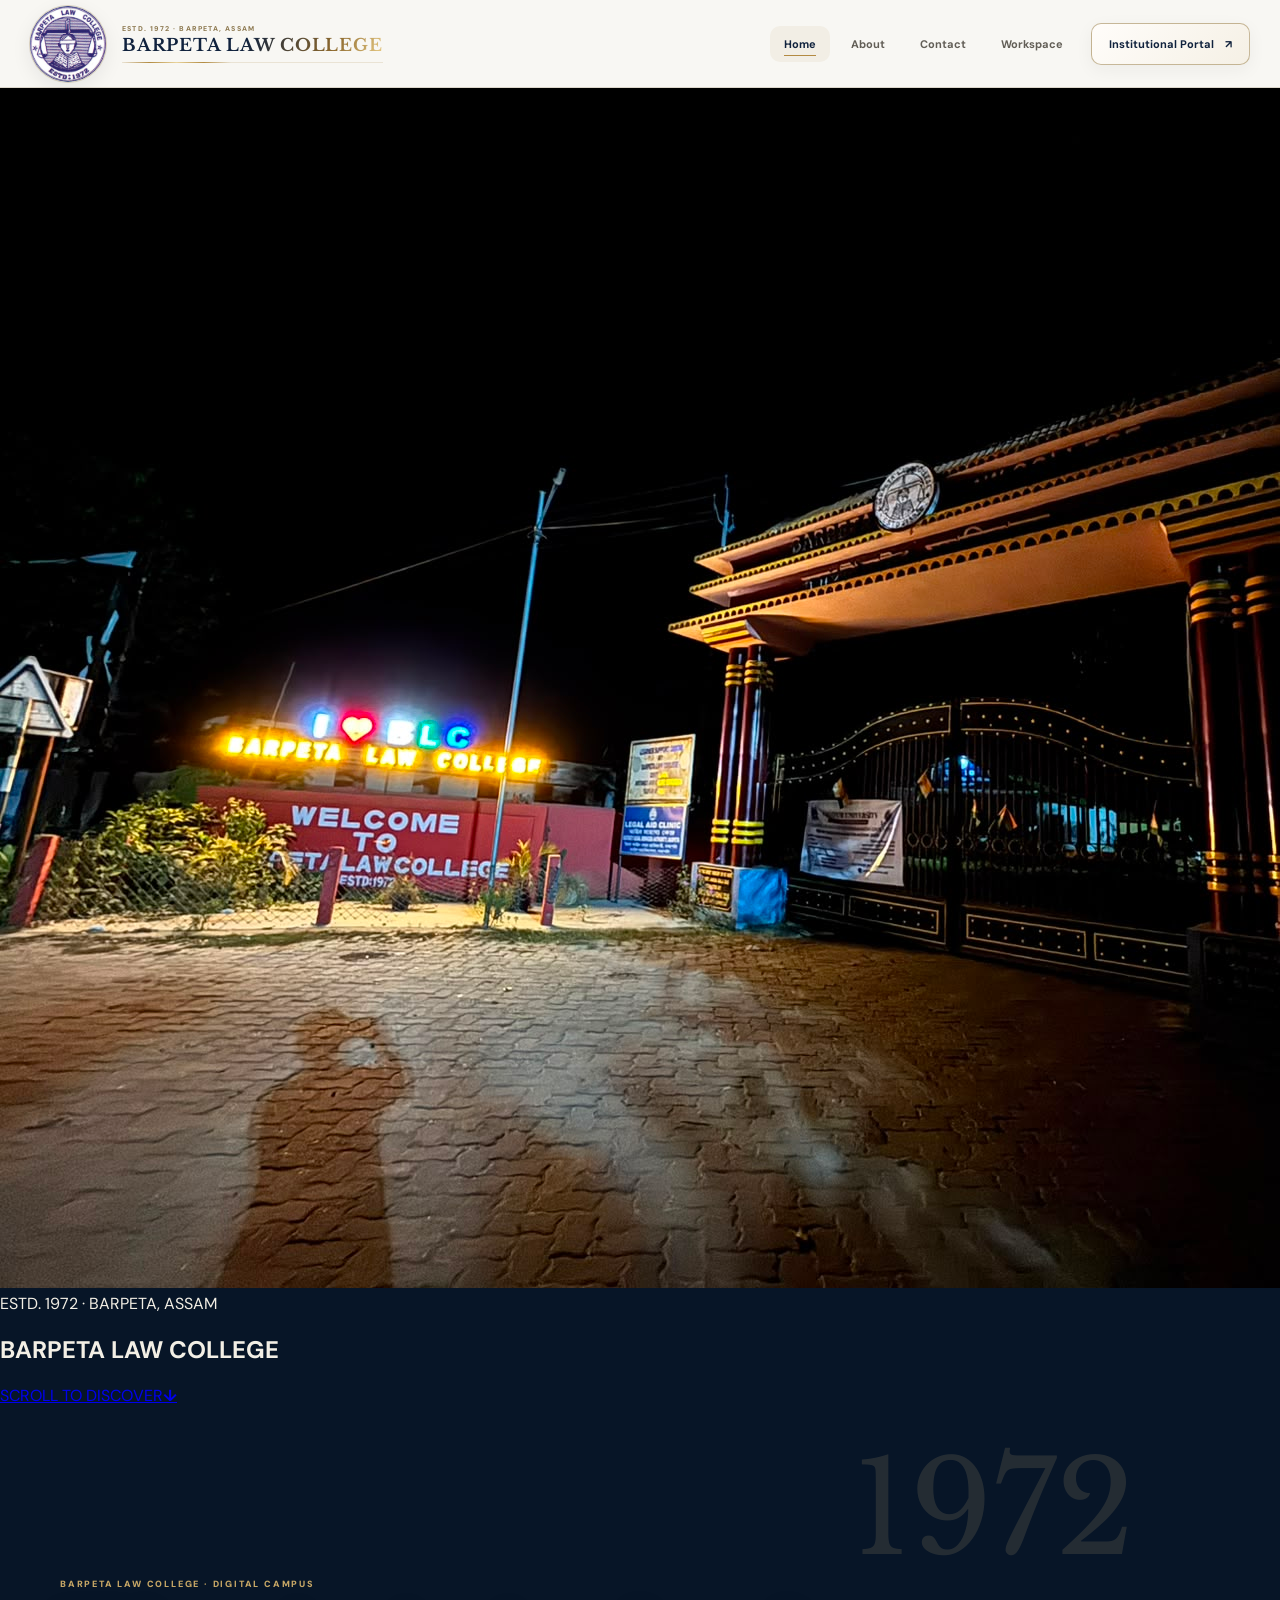
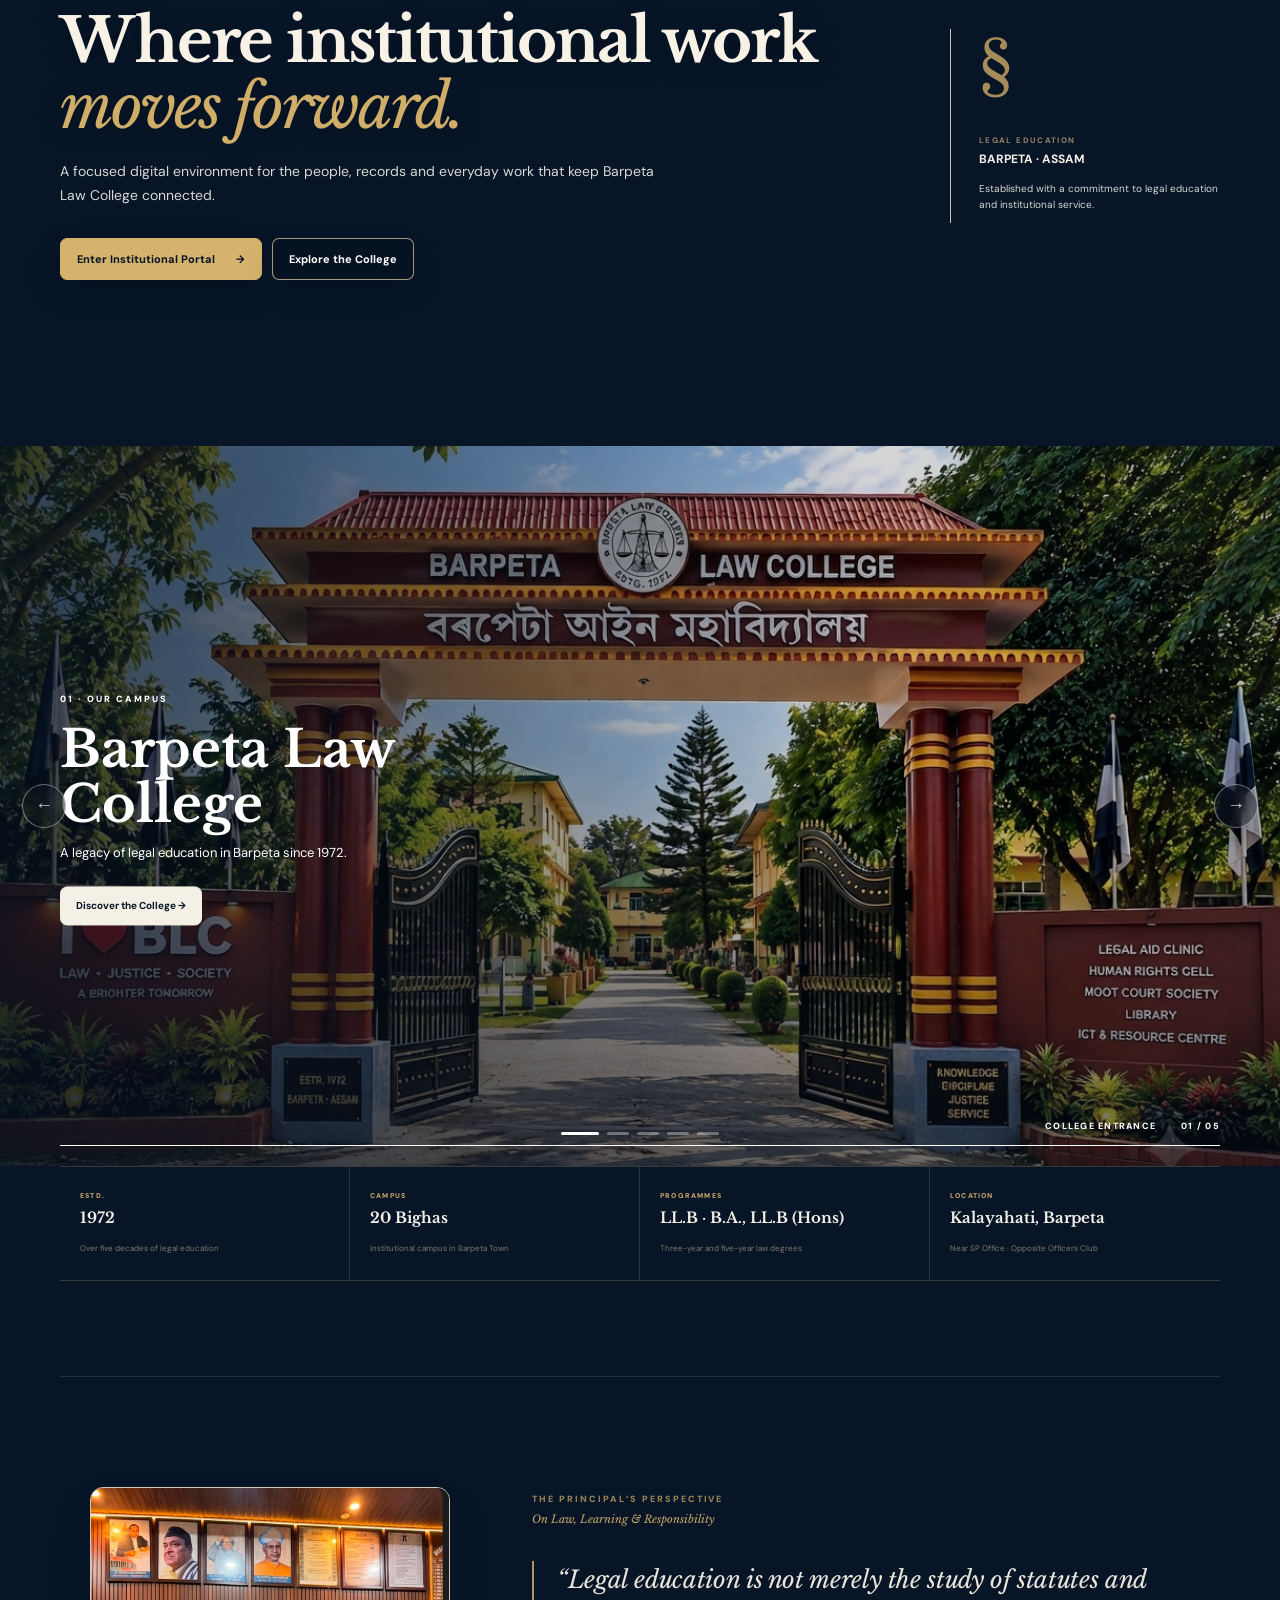
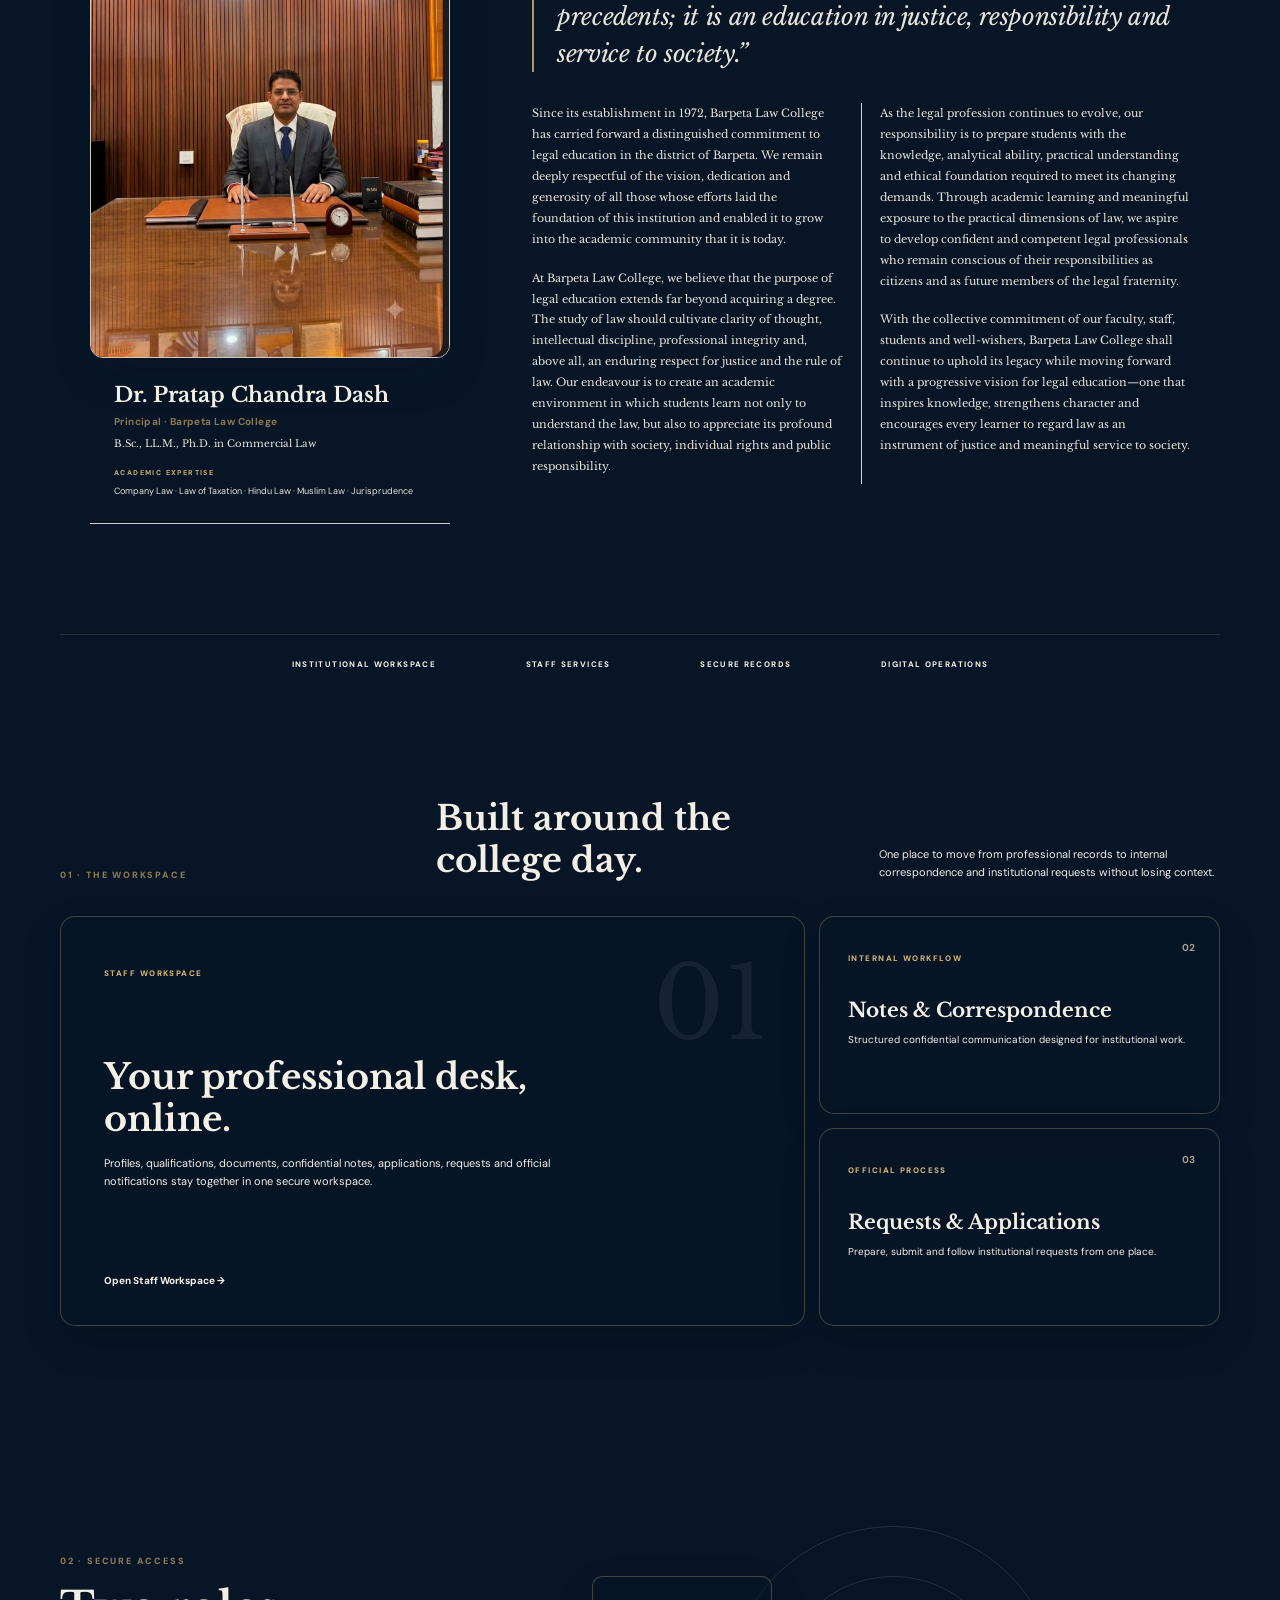
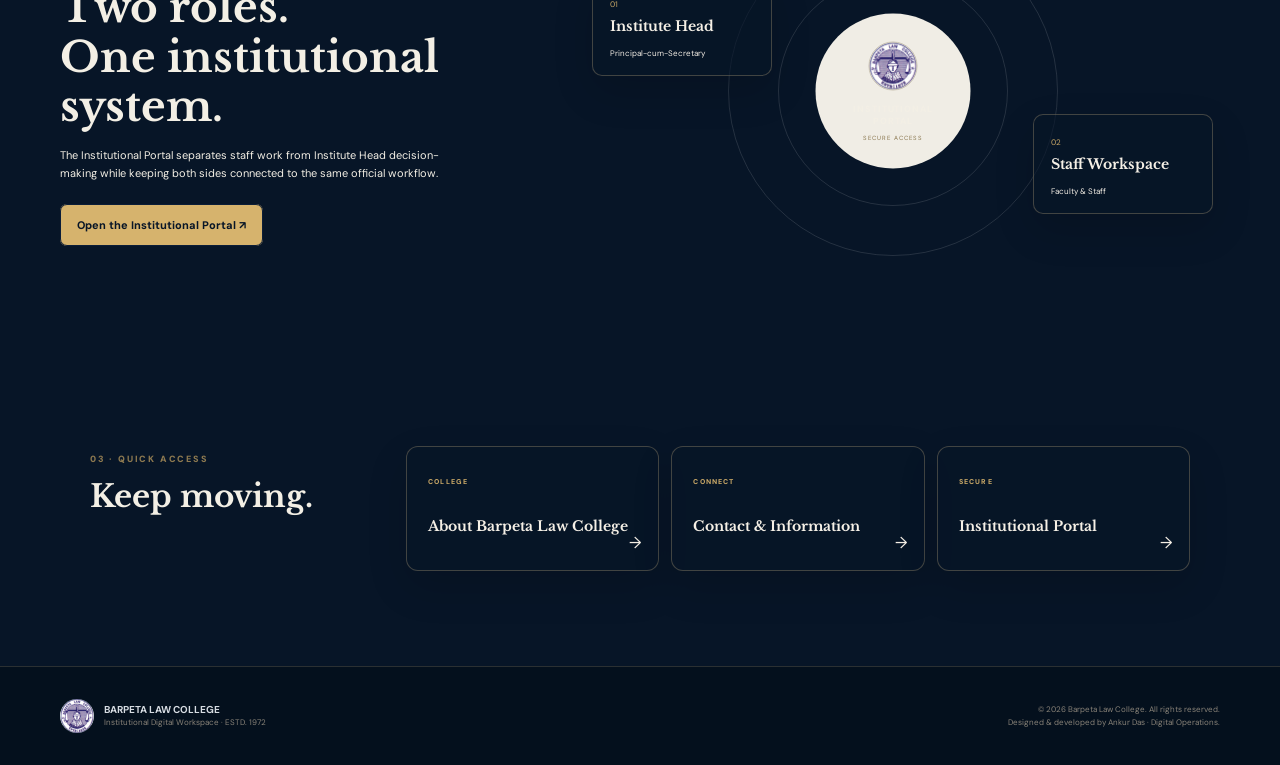
==== commit 56b3d993: "Add cinematic BLC homepage entrance" ====
--- a/index.html
+++ b/index.html
@@ -1 +1,3 @@
-<!doctype html><html lang="en"><head><meta charset="utf-8"><meta name="viewport" content="width=device-width,initial-scale=1"><meta name="description" content="Barpeta Law College — official institutional digital workspace."><title>Barpeta Law College | Institutional Digital Workspace</title><link rel="icon" href="assets/barpeta-law-college-logo.jpg"><link rel="preconnect" href="https://fonts.googleapis.com"><link rel="preconnect" href="https://fonts.gstatic.com" crossorigin><link href="https://fonts.googleapis.com/css2?family=DM+Sans:wght@400;500;600;700;800&family=Libre+Baskerville:wght@400;700&display=swap" rel="stylesheet"><link rel="stylesheet" href="home-2026.css?v=20260920premium1"></head><body class="home-page"><header class="site-head"><a class="home-brand" href="index.html"><img src="assets/barpeta-law-college-logo.jpg" alt="Barpeta Law College logo"><span class="brand-wordmark"><small>ESTD. 1972 · BARPETA, ASSAM</small><strong class="gold-trace" data-text="BARPETA LAW COLLEGE">BARPETA LAW COLLEGE</strong><i class="brand-trace" aria-hidden="true"></i></span></a><button class="nav-toggle" aria-label="Menu">☰</button><nav><a class="active" href="index.html">Home</a><a href="about.html">About</a><a href="contact.html">Contact</a><a href="#workspace">Workspace</a><a class="portal-nav" href="portal.html">Institutional Portal <b>↗</b></a></nav></header><main><section class="home-hero"><div class="hero-no">1972</div><div class="hero-copy"><span class="eyebrow">BARPETA LAW COLLEGE · DIGITAL CAMPUS</span><h1>Where institutional work<br><em>moves forward.</em></h1><p>A focused digital environment for the people, records and everyday work that keep Barpeta Law College connected.</p><div class="hero-actions"><a href="portal.html">Enter Institutional Portal <b>→</b></a><a href="about.html">Explore the College</a></div></div><div class="hero-side"><div class="law-symbol">§</div><span>LEGAL EDUCATION</span><strong>BARPETA · ASSAM</strong><p>Established with a commitment to legal education and institutional service.</p></div></section><section class="campus-cinema" id="campus"><div class="campus-cinema-copy"><span>01 · OUR CAMPUS</span><h2>Barpeta Law College</h2><p>A legacy of legal education in Barpeta since 1972.</p><a href="about.html">Discover the College →</a></div><div class="campus-cinema-stage"><img class="cinema-slide active" src="assets/blc-campus-1.png" alt="Barpeta Law College campus"><img class="cinema-slide" src="assets/blc-campus-2.jpeg" alt="Barpeta Law College campus"><img class="cinema-slide" src="assets/blc-campus-3.jpeg" alt="Barpeta Law College entrance"><img class="cinema-slide" src="assets/blc-campus-4.jpeg" alt="Barpeta Law College grounds"><img class="cinema-slide" src="assets/blc-campus-5.jpeg" alt="Barpeta Law College campus"><div class="cinema-overlay"></div><button class="cinema-nav cinema-prev" id="cinemaPrev" aria-label="Previous campus photo">←</button><button class="cinema-nav cinema-next" id="cinemaNext" aria-label="Next campus photo">→</button><div class="cinema-dots" id="cinemaDots" aria-label="Choose campus photo"></div><div class="cinema-caption"><span id="cinemaLabel">ACADEMIC BLOCK</span><b id="cinemaCount">01 / 05</b></div><div class="cinema-progress"><i id="cinemaProgress"></i></div></div></section><section class="campus-facts"><article><small>ESTD.</small><strong>1972</strong><span>Over five decades of legal education</span></article><article><small>CAMPUS</small><strong>20 Bighas</strong><span>Institutional campus in Barpeta Town</span></article><article><small>PROGRAMMES</small><strong>LL.B · B.A., LL.B (Hons)</strong><span>Three-year and five-year law degrees</span></article><article><small>LOCATION</small><strong>Kalayahati, Barpeta</strong><span>Near SP Office · Opposite Officers Club</span></article></section><section class="principal-feature"><div class="principal-profile"><div class="principal-photo"><img src="assets/principal-pratap-chandra-dash.jpeg" alt="Dr. Pratap Chandra Dash, Principal, Barpeta Law College"></div><div class="principal-identity"><h3>Dr. Pratap Chandra Dash</h3><span>Principal · Barpeta Law College</span><p>B.Sc., LL.M., Ph.D. in Commercial Law</p><small>ACADEMIC EXPERTISE</small><p class="expertise">Company Law · Law of Taxation · Hindu Law · Muslim Law · Jurisprudence</p></div></div><div class="principal-message"><span class="principal-kicker">THE PRINCIPAL’S PERSPECTIVE</span><small class="principal-sub">On Law, Learning &amp; Responsibility</small><blockquote>“Legal education is not merely the study of statutes and precedents; it is an education in justice, responsibility and service to society.”</blockquote><div class="principal-copy"><p>Since its establishment in 1972, Barpeta Law College has carried forward a distinguished commitment to legal education in the district of Barpeta. We remain deeply respectful of the vision, dedication and generosity of all those whose efforts laid the foundation of this institution and enabled it to grow into the academic community that it is today.</p><p>At Barpeta Law College, we believe that the purpose of legal education extends far beyond acquiring a degree. The study of law should cultivate clarity of thought, intellectual discipline, professional integrity and, above all, an enduring respect for justice and the rule of law. Our endeavour is to create an academic environment in which students learn not only to understand the law, but also to appreciate its profound relationship with society, individual rights and public responsibility.</p><p>As the legal profession continues to evolve, our responsibility is to prepare students with the knowledge, analytical ability, practical understanding and ethical foundation required to meet its changing demands. Through academic learning and meaningful exposure to the practical dimensions of law, we aspire to develop confident and competent legal professionals who remain conscious of their responsibilities as citizens and as future members of the legal fraternity.</p><p>With the collective commitment of our faculty, staff, students and well-wishers, Barpeta Law College shall continue to uphold its legacy while moving forward with a progressive vision for legal education—one that inspires knowledge, strengthens character and encourages every learner to regard law as an instrument of justice and meaningful service to society.</p></div></div></section><section class="campus-strip"><span>INSTITUTIONAL WORKSPACE</span><span>STAFF SERVICES</span><span>SECURE RECORDS</span><span>DIGITAL OPERATIONS</span></section><section class="workspace" id="workspace"><div class="section-title"><span>01 · THE WORKSPACE</span><h2>Built around the college day.</h2><p>One place to move from professional records to internal correspondence and institutional requests without losing context.</p></div><div class="workspace-grid"><article class="feature-large"><span>STAFF WORKSPACE</span><h3>Your professional desk,<br>online.</h3><p>Profiles, qualifications, documents, confidential notes, applications, requests and official notifications stay together in one secure workspace.</p><a href="staff.html">Open Staff Workspace →</a><div class="feature-index">01</div></article><div class="feature-stack"><article><span>INTERNAL WORKFLOW</span><h3>Notes & Correspondence</h3><p>Structured confidential communication designed for institutional work.</p><b>02</b></article><article><span>OFFICIAL PROCESS</span><h3>Requests & Applications</h3><p>Prepare, submit and follow institutional requests from one place.</p><b>03</b></article></div></div></section><section class="portal-invite"><div class="invite-copy"><span>02 · SECURE ACCESS</span><h2>Two roles.<br>One institutional system.</h2><p>The Institutional Portal separates staff work from Institute Head decision-making while keeping both sides connected to the same official workflow.</p><a href="portal.html">Open the Institutional Portal <b>↗</b></a></div><div class="invite-visual"><div class="orbit one"></div><div class="orbit two"></div><div class="invite-center"><img src="assets/barpeta-law-college-logo.jpg" alt="Barpeta Law College"><strong>INSTITUTIONAL<br>PORTAL</strong><span>SECURE ACCESS</span></div><div class="role role-a"><small>01</small><b>Institute Head</b><span>Principal-cum-Secretary</span></div><div class="role role-b"><small>02</small><b>Staff Workspace</b><span>Faculty & Staff</span></div></div></section><section class="quick"><div><span>03 · QUICK ACCESS</span><h2>Keep moving.</h2></div><a href="about.html"><small>COLLEGE</small><b>About Barpeta Law College</b><i>→</i></a><a href="contact.html"><small>CONNECT</small><b>Contact & Information</b><i>→</i></a><a href="portal.html"><small>SECURE</small><b>Institutional Portal</b><i>→</i></a></section></main><footer><div><img src="assets/barpeta-law-college-logo.jpg" alt=""><span><b>BARPETA LAW COLLEGE</b><small>Institutional Digital Workspace · ESTD. 1972</small></span></div><p>© 2026 Barpeta Law College. All rights reserved.<br>Designed &amp; developed by Ankur Das · Digital Operations.</p></footer><script>document.querySelector('.nav-toggle').onclick=()=>document.querySelector('.site-head nav').classList.toggle('show');const slides=[...document.querySelectorAll('.cinema-slide')],labels=['COLLEGE ENTRANCE','SUNSET ON CAMPUS','FACULTY & STAFF','BLUE-HOUR CAMPUS','BLC AFTER DARK'],dots=document.getElementById('cinemaDots');let si=0,timer,touchX=0;slides.forEach((_,i)=>{const b=document.createElement('button');b.type='button';b.setAttribute('aria-label','Show campus photo '+(i+1));b.onclick=()=>{showSlide(i);restart()};dots.appendChild(b)});function showSlide(n){si=(n+slides.length)%slides.length;slides.forEach((s,i)=>s.classList.toggle('active',i===si));[...dots.children].forEach((d,i)=>d.classList.toggle('active',i===si));document.getElementById('cinemaCount').textContent=String(si+1).padStart(2,'0')+' / '+String(slides.length).padStart(2,'0');document.getElementById('cinemaLabel').textContent=labels[si];const p=document.getElementById('cinemaProgress');p.style.animation='none';void p.offsetWidth;p.style.animation='cinemaTimer 20s linear forwards'}function restart(){clearInterval(timer);timer=setInterval(()=>showSlide(si+1),20000)}document.getElementById('cinemaPrev').onclick=()=>{showSlide(si-1);restart()};document.getElementById('cinemaNext').onclick=()=>{showSlide(si+1);restart()};const stage=document.querySelector('.campus-cinema-stage');stage.addEventListener('touchstart',e=>touchX=e.changedTouches[0].clientX,{passive:true});stage.addEventListener('touchend',e=>{const dx=e.changedTouches[0].clientX-touchX;if(Math.abs(dx)>45){showSlide(si+(dx<0?1:-1));restart()}},{passive:true});showSlide(0);restart();</script></body></html>+<!doctype html><html lang="en"><head><meta charset="utf-8"><meta name="viewport" content="width=device-width,initial-scale=1"><meta name="description" content="Barpeta Law College — official institutional digital workspace."><title>Barpeta Law College | Institutional Digital Workspace</title><link rel="icon" href="assets/barpeta-law-college-logo.jpg"><link rel="preconnect" href="https://fonts.googleapis.com"><link rel="preconnect" href="https://fonts.gstatic.com" crossorigin><link href="https://fonts.googleapis.com/css2?family=DM+Sans:wght@400;500;600;700;800&family=Libre+Baskerville:wght@400;700&display=swap" rel="stylesheet"><link rel="stylesheet" href="home-2026.css?v=20260920premium1"></head><body class="home-page"><header class="site-head"><a class="home-brand" href="index.html"><img src="assets/barpeta-law-college-logo.jpg" alt="Barpeta Law College logo"><span class="brand-wordmark"><small>ESTD. 1972 · BARPETA, ASSAM</small><strong class="gold-trace" data-text="BARPETA LAW COLLEGE">BARPETA LAW COLLEGE</strong><i class="brand-trace" aria-hidden="true"></i></span></a><button class="nav-toggle" aria-label="Menu">☰</button><nav><a class="active" href="index.html">Home</a><a href="about.html">About</a><a href="contact.html">Contact</a><a href="#workspace">Workspace</a><a class="portal-nav" href="portal.html">Institutional Portal <b>↗</b></a></nav></header><main><section class="cinematic-intro" id="cinematicIntro" aria-label="Barpeta Law College cinematic introduction"><video class="cinematic-intro-video" autoplay muted playsinline preload="auto" poster="assets/blc-campus-5.jpeg"><source src="assets/blc-home-cinematic-intro.mp4" type="video/mp4"></video><div class="cinematic-intro-shade" aria-hidden="true"></div><div class="cinematic-intro-title"><span>ESTD. 1972 · BARPETA, ASSAM</span><h1>BARPETA LAW COLLEGE</h1><i aria-hidden="true"></i></div><a class="cinematic-intro-scroll" href="#homeStory"><span>SCROLL TO DISCOVER</span><b>↓</b></a></section><div id="homeStory"></div><section class="home-hero"><div class="hero-no">1972</div><div class="hero-copy"><span class="eyebrow">BARPETA LAW COLLEGE · DIGITAL CAMPUS</span><h1>Where institutional work<br><em>moves forward.</em></h1><p>A focused digital environment for the people, records and everyday work that keep Barpeta Law College connected.</p><div class="hero-actions"><a href="portal.html">Enter Institutional Portal <b>→</b></a><a href="about.html">Explore the College</a></div></div><div class="hero-side"><div class="law-symbol">§</div><span>LEGAL EDUCATION</span><strong>BARPETA · ASSAM</strong><p>Established with a commitment to legal education and institutional service.</p></div></section><section class="campus-cinema" id="campus"><div class="campus-cinema-copy"><span>01 · OUR CAMPUS</span><h2>Barpeta Law College</h2><p>A legacy of legal education in Barpeta since 1972.</p><a href="about.html">Discover the College →</a></div><div class="campus-cinema-stage"><img class="cinema-slide active" src="assets/blc-campus-1.png" alt="Barpeta Law College campus"><img class="cinema-slide" src="assets/blc-campus-2.jpeg" alt="Barpeta Law College campus"><img class="cinema-slide" src="assets/blc-campus-3.jpeg" alt="Barpeta Law College entrance"><img class="cinema-slide" src="assets/blc-campus-4.jpeg" alt="Barpeta Law College grounds"><img class="cinema-slide" src="assets/blc-campus-5.jpeg" alt="Barpeta Law College campus"><div class="cinema-overlay"></div><button class="cinema-nav cinema-prev" id="cinemaPrev" aria-label="Previous campus photo">←</button><button class="cinema-nav cinema-next" id="cinemaNext" aria-label="Next campus photo">→</button><div class="cinema-dots" id="cinemaDots" aria-label="Choose campus photo"></div><div class="cinema-caption"><span id="cinemaLabel">ACADEMIC BLOCK</span><b id="cinemaCount">01 / 05</b></div><div class="cinema-progress"><i id="cinemaProgress"></i></div></div></section><section class="campus-facts"><article><small>ESTD.</small><strong>1972</strong><span>Over five decades of legal education</span></article><article><small>CAMPUS</small><strong>20 Bighas</strong><span>Institutional campus in Barpeta Town</span></article><article><small>PROGRAMMES</small><strong>LL.B · B.A., LL.B (Hons)</strong><span>Three-year and five-year law degrees</span></article><article><small>LOCATION</small><strong>Kalayahati, Barpeta</strong><span>Near SP Office · Opposite Officers Club</span></article></section><section class="principal-feature"><div class="principal-profile"><div class="principal-photo"><img src="assets/principal-pratap-chandra-dash.jpeg" alt="Dr. Pratap Chandra Dash, Principal, Barpeta Law College"></div><div class="principal-identity"><h3>Dr. Pratap Chandra Dash</h3><span>Principal · Barpeta Law College</span><p>B.Sc., LL.M., Ph.D. in Commercial Law</p><small>ACADEMIC EXPERTISE</small><p class="expertise">Company Law · Law of Taxation · Hindu Law · Muslim Law · Jurisprudence</p></div></div><div class="principal-message"><span class="principal-kicker">THE PRINCIPAL’S PERSPECTIVE</span><small class="principal-sub">On Law, Learning &amp; Responsibility</small><blockquote>“Legal education is not merely the study of statutes and precedents; it is an education in justice, responsibility and service to society.”</blockquote><div class="principal-copy"><p>Since its establishment in 1972, Barpeta Law College has carried forward a distinguished commitment to legal education in the district of Barpeta. We remain deeply respectful of the vision, dedication and generosity of all those whose efforts laid the foundation of this institution and enabled it to grow into the academic community that it is today.</p><p>At Barpeta Law College, we believe that the purpose of legal education extends far beyond acquiring a degree. The study of law should cultivate clarity of thought, intellectual discipline, professional integrity and, above all, an enduring respect for justice and the rule of law. Our endeavour is to create an academic environment in which students learn not only to understand the law, but also to appreciate its profound relationship with society, individual rights and public responsibility.</p><p>As the legal profession continues to evolve, our responsibility is to prepare students with the knowledge, analytical ability, practical understanding and ethical foundation required to meet its changing demands. Through academic learning and meaningful exposure to the practical dimensions of law, we aspire to develop confident and competent legal professionals who remain conscious of their responsibilities as citizens and as future members of the legal fraternity.</p><p>With the collective commitment of our faculty, staff, students and well-wishers, Barpeta Law College shall continue to uphold its legacy while moving forward with a progressive vision for legal education—one that inspires knowledge, strengthens character and encourages every learner to regard law as an instrument of justice and meaningful service to society.</p></div></div></section><section class="campus-strip"><span>INSTITUTIONAL WORKSPACE</span><span>STAFF SERVICES</span><span>SECURE RECORDS</span><span>DIGITAL OPERATIONS</span></section><section class="workspace" id="workspace"><div class="section-title"><span>01 · THE WORKSPACE</span><h2>Built around the college day.</h2><p>One place to move from professional records to internal correspondence and institutional requests without losing context.</p></div><div class="workspace-grid"><article class="feature-large"><span>STAFF WORKSPACE</span><h3>Your professional desk,<br>online.</h3><p>Profiles, qualifications, documents, confidential notes, applications, requests and official notifications stay together in one secure workspace.</p><a href="staff.html">Open Staff Workspace →</a><div class="feature-index">01</div></article><div class="feature-stack"><article><span>INTERNAL WORKFLOW</span><h3>Notes & Correspondence</h3><p>Structured confidential communication designed for institutional work.</p><b>02</b></article><article><span>OFFICIAL PROCESS</span><h3>Requests & Applications</h3><p>Prepare, submit and follow institutional requests from one place.</p><b>03</b></article></div></div></section><section class="portal-invite"><div class="invite-copy"><span>02 · SECURE ACCESS</span><h2>Two roles.<br>One institutional system.</h2><p>The Institutional Portal separates staff work from Institute Head decision-making while keeping both sides connected to the same official workflow.</p><a href="portal.html">Open the Institutional Portal <b>↗</b></a></div><div class="invite-visual"><div class="orbit one"></div><div class="orbit two"></div><div class="invite-center"><img src="assets/barpeta-law-college-logo.jpg" alt="Barpeta Law College"><strong>INSTITUTIONAL<br>PORTAL</strong><span>SECURE ACCESS</span></div><div class="role role-a"><small>01</small><b>Institute Head</b><span>Principal-cum-Secretary</span></div><div class="role role-b"><small>02</small><b>Staff Workspace</b><span>Faculty & Staff</span></div></div></section><section class="quick"><div><span>03 · QUICK ACCESS</span><h2>Keep moving.</h2></div><a href="about.html"><small>COLLEGE</small><b>About Barpeta Law College</b><i>→</i></a><a href="contact.html"><small>CONNECT</small><b>Contact & Information</b><i>→</i></a><a href="portal.html"><small>SECURE</small><b>Institutional Portal</b><i>→</i></a></section></main><footer><div><img src="assets/barpeta-law-college-logo.jpg" alt=""><span><b>BARPETA LAW COLLEGE</b><small>Institutional Digital Workspace · ESTD. 1972</small></span></div><p>© 2026 Barpeta Law College. All rights reserved.<br>Designed &amp; developed by Ankur Das · Digital Operations.</p></footer><script>document.querySelector('.nav-toggle').onclick=()=>document.querySelector('.site-head nav').classList.toggle('show');const slides=[...document.querySelectorAll('.cinema-slide')],labels=['COLLEGE ENTRANCE','SUNSET ON CAMPUS','FACULTY & STAFF','BLUE-HOUR CAMPUS','BLC AFTER DARK'],dots=document.getElementById('cinemaDots');let si=0,timer,touchX=0;slides.forEach((_,i)=>{const b=document.createElement('button');b.type='button';b.setAttribute('aria-label','Show campus photo '+(i+1));b.onclick=()=>{showSlide(i);restart()};dots.appendChild(b)});function showSlide(n){si=(n+slides.length)%slides.length;slides.forEach((s,i)=>s.classList.toggle('active',i===si));[...dots.children].forEach((d,i)=>d.classList.toggle('active',i===si));document.getElementById('cinemaCount').textContent=String(si+1).padStart(2,'0')+' / '+String(slides.length).padStart(2,'0');document.getElementById('cinemaLabel').textContent=labels[si];const p=document.getElementById('cinemaProgress');p.style.animation='none';void p.offsetWidth;p.style.animation='cinemaTimer 20s linear forwards'}function restart(){clearInterval(timer);timer=setInterval(()=>showSlide(si+1),20000)}document.getElementById('cinemaPrev').onclick=()=>{showSlide(si-1);restart()};document.getElementById('cinemaNext').onclick=()=>{showSlide(si+1);restart()};const stage=document.querySelector('.campus-cinema-stage');stage.addEventListener('touchstart',e=>touchX=e.changedTouches[0].clientX,{passive:true});stage.addEventListener('touchend',e=>{const dx=e.changedTouches[0].clientX-touchX;if(Math.abs(dx)>45){showSlide(si+(dx<0?1:-1));restart()}},{passive:true});showSlide(0);restart();</script><script>
+(()=>{const v=document.querySelector('.cinematic-intro-video'),s=document.querySelector('.cinematic-intro');if(!v||!s)return;const reveal=()=>{const d=v.duration||10,t=v.currentTime||0;s.classList.toggle('intro-reveal',t>Math.max(2.4,d*.42));if(d&&t>=d-.12){s.classList.add('intro-ended');v.pause();}};v.addEventListener('timeupdate',reveal);v.addEventListener('ended',()=>s.classList.add('intro-ended'));v.play().catch(()=>s.classList.add('intro-reveal'));})();
+</script></body></html>
--- a/home-2026.css
+++ b/home-2026.css
@@ -93,3 +93,8 @@
 body.home-page .portal-invite .invite-copy>a{background:#d6b36d!important;color:#071527!important}
 body.home-page .portal-invite .invite-copy>a b{color:#071527!important}
 @media(max-width:800px){body.home-page::before{opacity:.66!important}body.home-page .hero-no{font-size:84px!important;right:20px!important;top:40px!important}.home-hero{min-height:auto!important}}
+
+
+/* Campus slideshow CTA contrast fix */
+body.home-page .campus-cinema .campus-cinema-copy>a{background:#f5f0e6!important;color:#071527!important;border:1px solid #f5f0e6!important;font-weight:700!important}
+body.home-page .campus-cinema .campus-cinema-copy>a:hover{background:#d6b36d!important;color:#071527!important;border-color:#d6b36d!important}
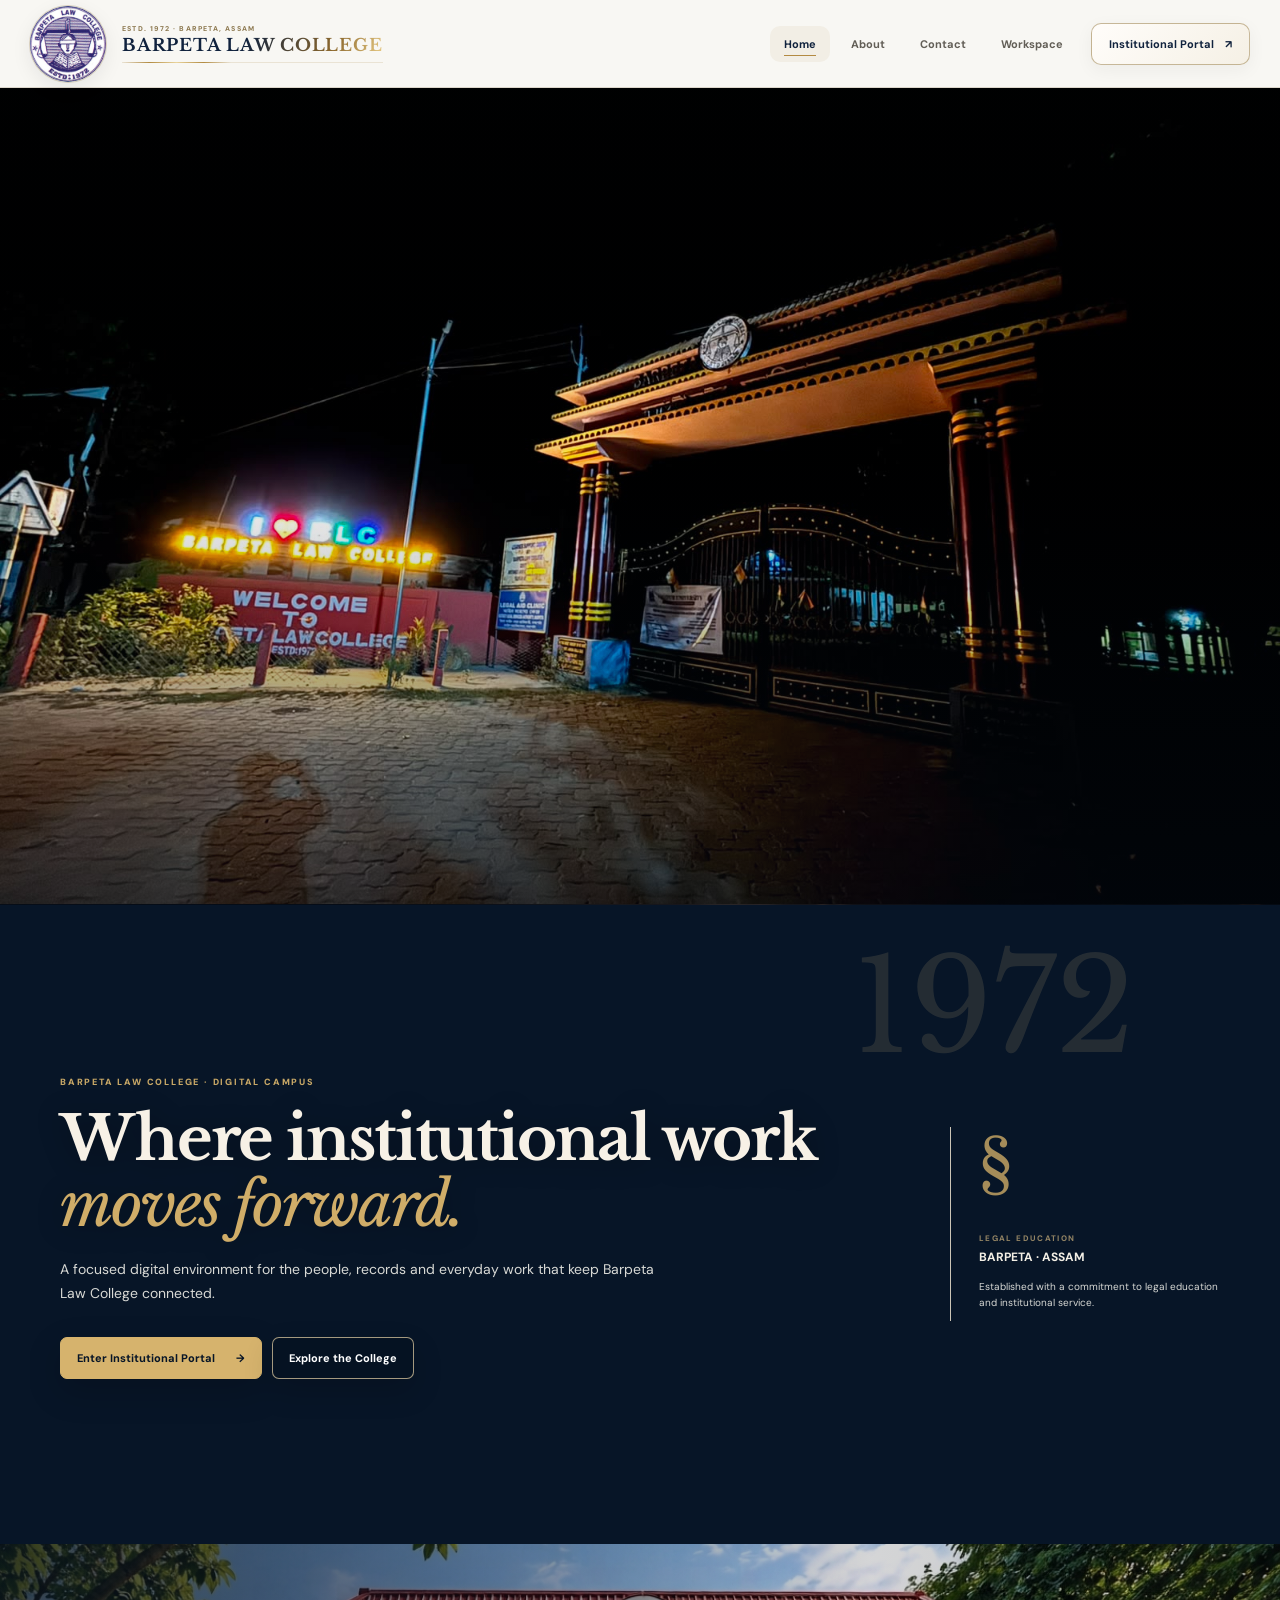
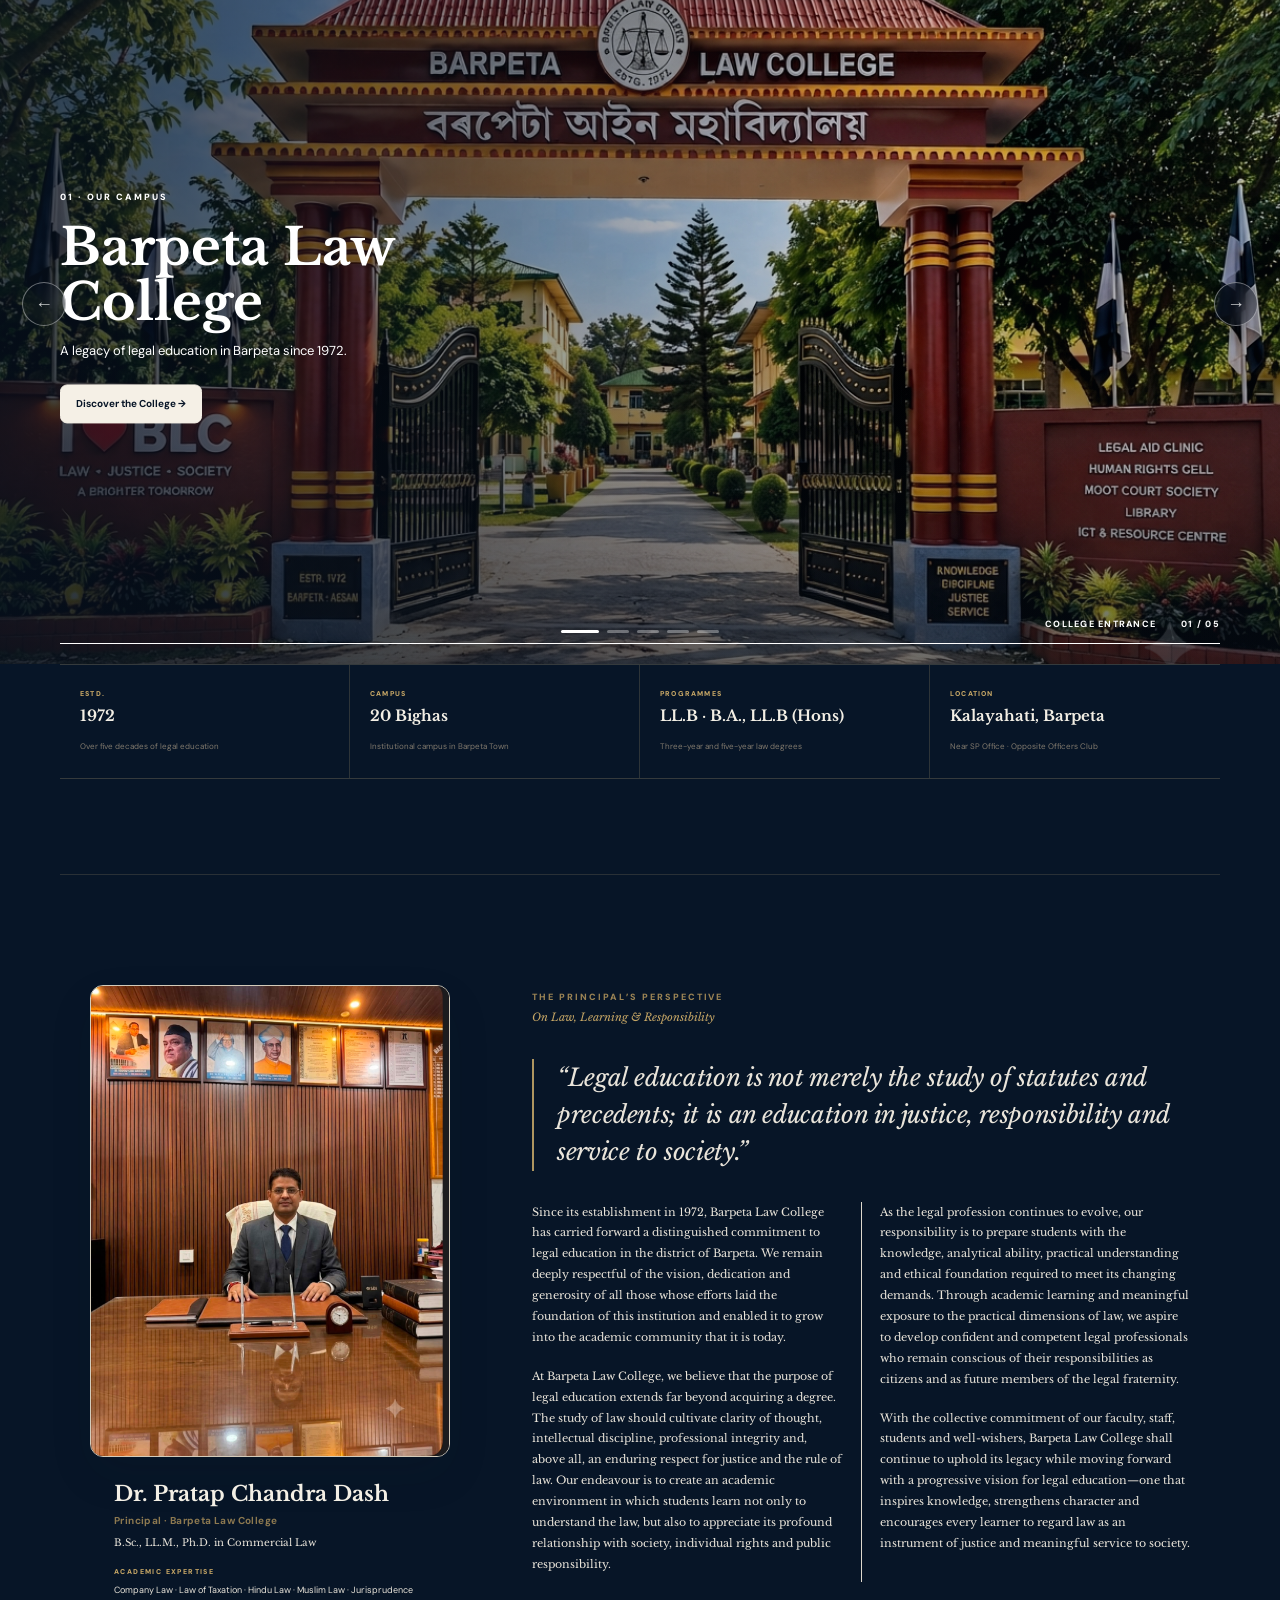
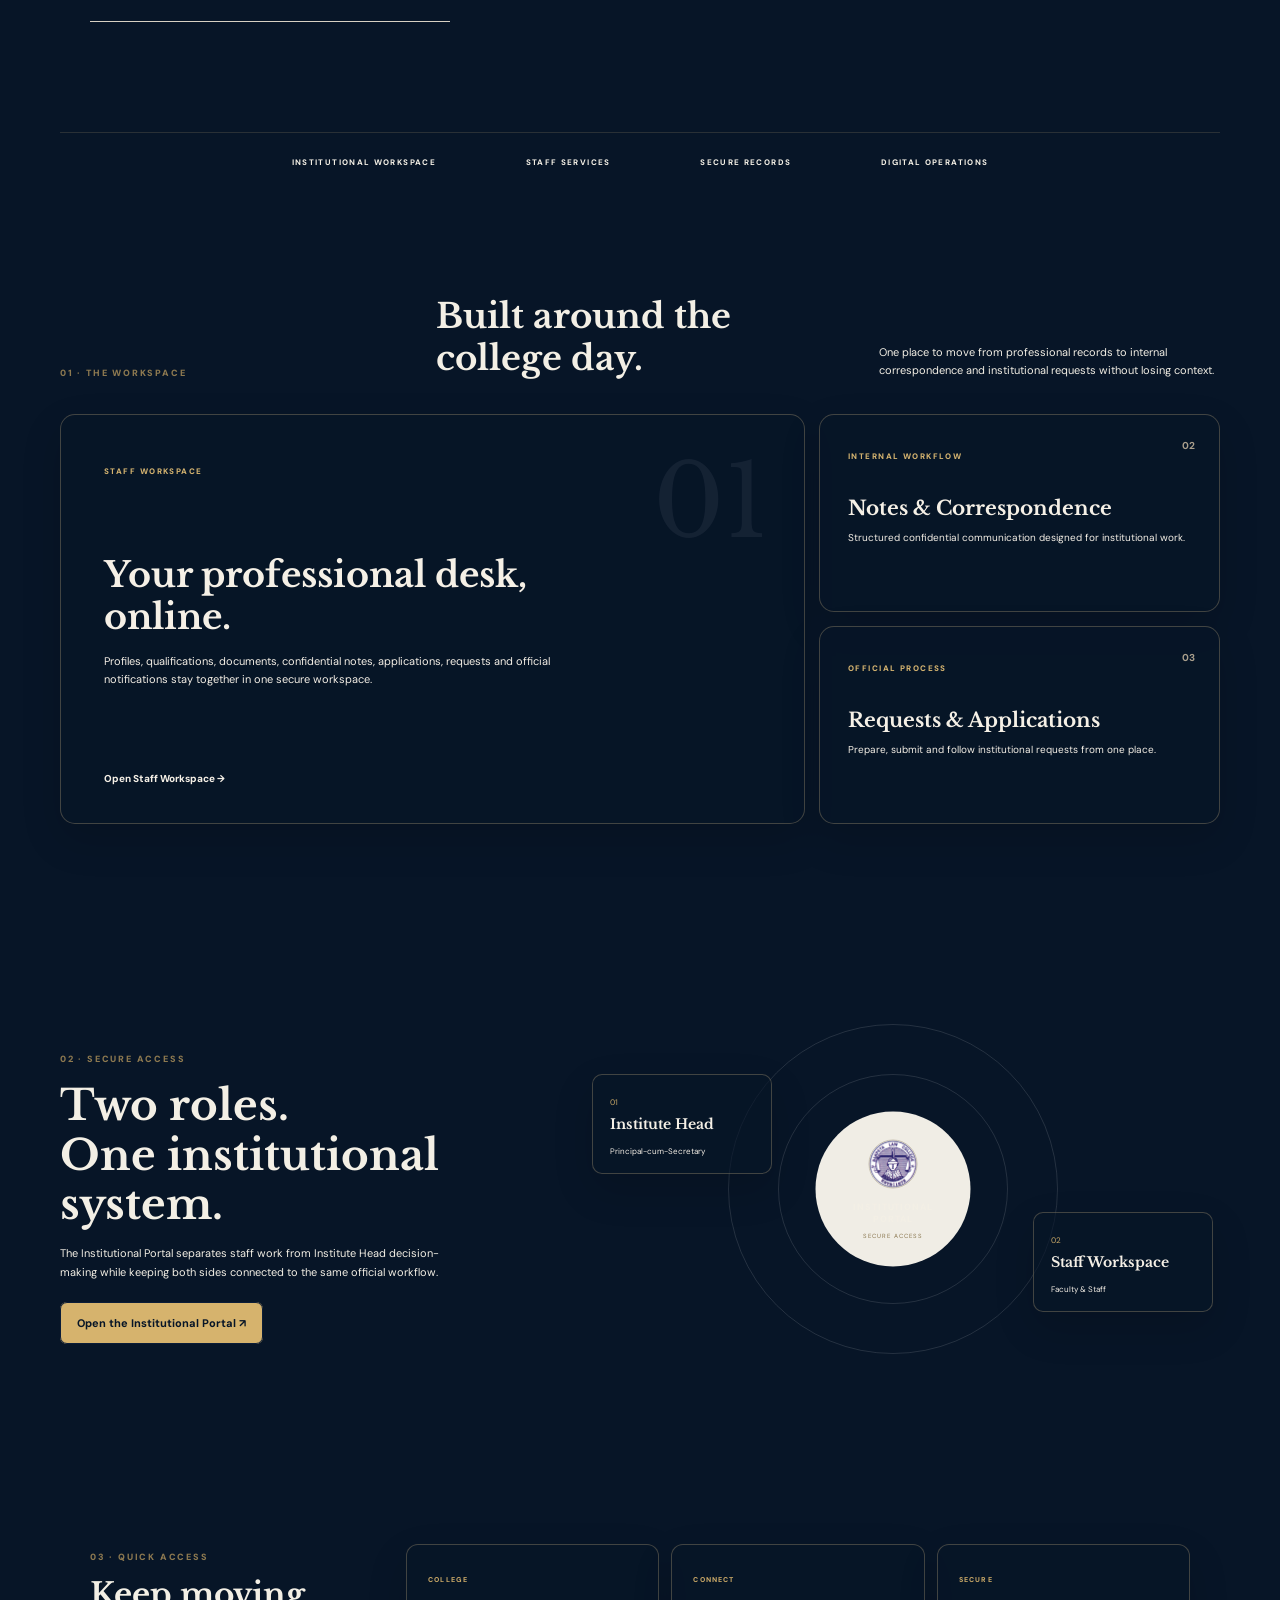
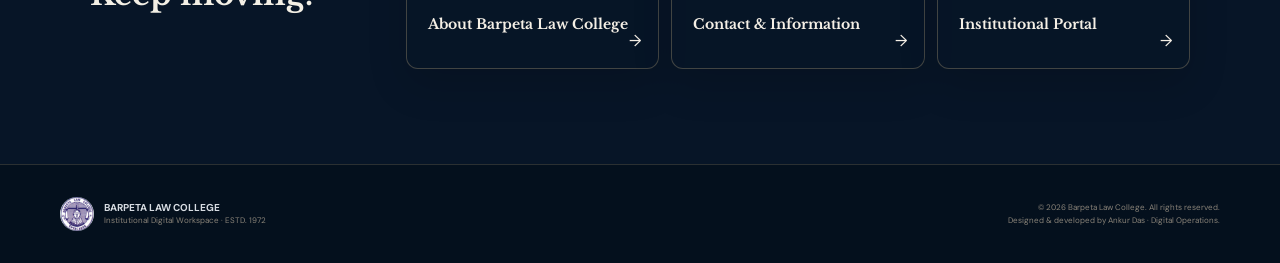
==== commit b30940cc: "Link homepage Workspace to dedicated interface" ====
--- a/index.html
+++ b/index.html
@@ -1,3 +1,3 @@
-<!doctype html><html lang="en"><head><meta charset="utf-8"><meta name="viewport" content="width=device-width,initial-scale=1"><meta name="description" content="Barpeta Law College — official institutional digital workspace."><title>Barpeta Law College | Institutional Digital Workspace</title><link rel="icon" href="assets/barpeta-law-college-logo.jpg"><link rel="preconnect" href="https://fonts.googleapis.com"><link rel="preconnect" href="https://fonts.gstatic.com" crossorigin><link href="https://fonts.googleapis.com/css2?family=DM+Sans:wght@400;500;600;700;800&family=Libre+Baskerville:wght@400;700&display=swap" rel="stylesheet"><link rel="stylesheet" href="home-2026.css?v=20260920premium1"></head><body class="home-page"><header class="site-head"><a class="home-brand" href="index.html"><img src="assets/barpeta-law-college-logo.jpg" alt="Barpeta Law College logo"><span class="brand-wordmark"><small>ESTD. 1972 · BARPETA, ASSAM</small><strong class="gold-trace" data-text="BARPETA LAW COLLEGE">BARPETA LAW COLLEGE</strong><i class="brand-trace" aria-hidden="true"></i></span></a><button class="nav-toggle" aria-label="Menu">☰</button><nav><a class="active" href="index.html">Home</a><a href="about.html">About</a><a href="contact.html">Contact</a><a href="#workspace">Workspace</a><a class="portal-nav" href="portal.html">Institutional Portal <b>↗</b></a></nav></header><main><section class="cinematic-intro" id="cinematicIntro" aria-label="Barpeta Law College cinematic introduction"><video class="cinematic-intro-video" autoplay muted playsinline preload="auto" poster="assets/blc-campus-5.jpeg"><source src="assets/blc-home-cinematic-intro.mp4" type="video/mp4"></video><div class="cinematic-intro-shade" aria-hidden="true"></div><div class="cinematic-intro-title"><span>ESTD. 1972 · BARPETA, ASSAM</span><h1>BARPETA LAW COLLEGE</h1><i aria-hidden="true"></i></div><a class="cinematic-intro-scroll" href="#homeStory"><span>SCROLL TO DISCOVER</span><b>↓</b></a></section><div id="homeStory"></div><section class="home-hero"><div class="hero-no">1972</div><div class="hero-copy"><span class="eyebrow">BARPETA LAW COLLEGE · DIGITAL CAMPUS</span><h1>Where institutional work<br><em>moves forward.</em></h1><p>A focused digital environment for the people, records and everyday work that keep Barpeta Law College connected.</p><div class="hero-actions"><a href="portal.html">Enter Institutional Portal <b>→</b></a><a href="about.html">Explore the College</a></div></div><div class="hero-side"><div class="law-symbol">§</div><span>LEGAL EDUCATION</span><strong>BARPETA · ASSAM</strong><p>Established with a commitment to legal education and institutional service.</p></div></section><section class="campus-cinema" id="campus"><div class="campus-cinema-copy"><span>01 · OUR CAMPUS</span><h2>Barpeta Law College</h2><p>A legacy of legal education in Barpeta since 1972.</p><a href="about.html">Discover the College →</a></div><div class="campus-cinema-stage"><img class="cinema-slide active" src="assets/blc-campus-1.png" alt="Barpeta Law College campus"><img class="cinema-slide" src="assets/blc-campus-2.jpeg" alt="Barpeta Law College campus"><img class="cinema-slide" src="assets/blc-campus-3.jpeg" alt="Barpeta Law College entrance"><img class="cinema-slide" src="assets/blc-campus-4.jpeg" alt="Barpeta Law College grounds"><img class="cinema-slide" src="assets/blc-campus-5.jpeg" alt="Barpeta Law College campus"><div class="cinema-overlay"></div><button class="cinema-nav cinema-prev" id="cinemaPrev" aria-label="Previous campus photo">←</button><button class="cinema-nav cinema-next" id="cinemaNext" aria-label="Next campus photo">→</button><div class="cinema-dots" id="cinemaDots" aria-label="Choose campus photo"></div><div class="cinema-caption"><span id="cinemaLabel">ACADEMIC BLOCK</span><b id="cinemaCount">01 / 05</b></div><div class="cinema-progress"><i id="cinemaProgress"></i></div></div></section><section class="campus-facts"><article><small>ESTD.</small><strong>1972</strong><span>Over five decades of legal education</span></article><article><small>CAMPUS</small><strong>20 Bighas</strong><span>Institutional campus in Barpeta Town</span></article><article><small>PROGRAMMES</small><strong>LL.B · B.A., LL.B (Hons)</strong><span>Three-year and five-year law degrees</span></article><article><small>LOCATION</small><strong>Kalayahati, Barpeta</strong><span>Near SP Office · Opposite Officers Club</span></article></section><section class="principal-feature"><div class="principal-profile"><div class="principal-photo"><img src="assets/principal-pratap-chandra-dash.jpeg" alt="Dr. Pratap Chandra Dash, Principal, Barpeta Law College"></div><div class="principal-identity"><h3>Dr. Pratap Chandra Dash</h3><span>Principal · Barpeta Law College</span><p>B.Sc., LL.M., Ph.D. in Commercial Law</p><small>ACADEMIC EXPERTISE</small><p class="expertise">Company Law · Law of Taxation · Hindu Law · Muslim Law · Jurisprudence</p></div></div><div class="principal-message"><span class="principal-kicker">THE PRINCIPAL’S PERSPECTIVE</span><small class="principal-sub">On Law, Learning &amp; Responsibility</small><blockquote>“Legal education is not merely the study of statutes and precedents; it is an education in justice, responsibility and service to society.”</blockquote><div class="principal-copy"><p>Since its establishment in 1972, Barpeta Law College has carried forward a distinguished commitment to legal education in the district of Barpeta. We remain deeply respectful of the vision, dedication and generosity of all those whose efforts laid the foundation of this institution and enabled it to grow into the academic community that it is today.</p><p>At Barpeta Law College, we believe that the purpose of legal education extends far beyond acquiring a degree. The study of law should cultivate clarity of thought, intellectual discipline, professional integrity and, above all, an enduring respect for justice and the rule of law. Our endeavour is to create an academic environment in which students learn not only to understand the law, but also to appreciate its profound relationship with society, individual rights and public responsibility.</p><p>As the legal profession continues to evolve, our responsibility is to prepare students with the knowledge, analytical ability, practical understanding and ethical foundation required to meet its changing demands. Through academic learning and meaningful exposure to the practical dimensions of law, we aspire to develop confident and competent legal professionals who remain conscious of their responsibilities as citizens and as future members of the legal fraternity.</p><p>With the collective commitment of our faculty, staff, students and well-wishers, Barpeta Law College shall continue to uphold its legacy while moving forward with a progressive vision for legal education—one that inspires knowledge, strengthens character and encourages every learner to regard law as an instrument of justice and meaningful service to society.</p></div></div></section><section class="campus-strip"><span>INSTITUTIONAL WORKSPACE</span><span>STAFF SERVICES</span><span>SECURE RECORDS</span><span>DIGITAL OPERATIONS</span></section><section class="workspace" id="workspace"><div class="section-title"><span>01 · THE WORKSPACE</span><h2>Built around the college day.</h2><p>One place to move from professional records to internal correspondence and institutional requests without losing context.</p></div><div class="workspace-grid"><article class="feature-large"><span>STAFF WORKSPACE</span><h3>Your professional desk,<br>online.</h3><p>Profiles, qualifications, documents, confidential notes, applications, requests and official notifications stay together in one secure workspace.</p><a href="staff.html">Open Staff Workspace →</a><div class="feature-index">01</div></article><div class="feature-stack"><article><span>INTERNAL WORKFLOW</span><h3>Notes & Correspondence</h3><p>Structured confidential communication designed for institutional work.</p><b>02</b></article><article><span>OFFICIAL PROCESS</span><h3>Requests & Applications</h3><p>Prepare, submit and follow institutional requests from one place.</p><b>03</b></article></div></div></section><section class="portal-invite"><div class="invite-copy"><span>02 · SECURE ACCESS</span><h2>Two roles.<br>One institutional system.</h2><p>The Institutional Portal separates staff work from Institute Head decision-making while keeping both sides connected to the same official workflow.</p><a href="portal.html">Open the Institutional Portal <b>↗</b></a></div><div class="invite-visual"><div class="orbit one"></div><div class="orbit two"></div><div class="invite-center"><img src="assets/barpeta-law-college-logo.jpg" alt="Barpeta Law College"><strong>INSTITUTIONAL<br>PORTAL</strong><span>SECURE ACCESS</span></div><div class="role role-a"><small>01</small><b>Institute Head</b><span>Principal-cum-Secretary</span></div><div class="role role-b"><small>02</small><b>Staff Workspace</b><span>Faculty & Staff</span></div></div></section><section class="quick"><div><span>03 · QUICK ACCESS</span><h2>Keep moving.</h2></div><a href="about.html"><small>COLLEGE</small><b>About Barpeta Law College</b><i>→</i></a><a href="contact.html"><small>CONNECT</small><b>Contact & Information</b><i>→</i></a><a href="portal.html"><small>SECURE</small><b>Institutional Portal</b><i>→</i></a></section></main><footer><div><img src="assets/barpeta-law-college-logo.jpg" alt=""><span><b>BARPETA LAW COLLEGE</b><small>Institutional Digital Workspace · ESTD. 1972</small></span></div><p>© 2026 Barpeta Law College. All rights reserved.<br>Designed &amp; developed by Ankur Das · Digital Operations.</p></footer><script>document.querySelector('.nav-toggle').onclick=()=>document.querySelector('.site-head nav').classList.toggle('show');const slides=[...document.querySelectorAll('.cinema-slide')],labels=['COLLEGE ENTRANCE','SUNSET ON CAMPUS','FACULTY & STAFF','BLUE-HOUR CAMPUS','BLC AFTER DARK'],dots=document.getElementById('cinemaDots');let si=0,timer,touchX=0;slides.forEach((_,i)=>{const b=document.createElement('button');b.type='button';b.setAttribute('aria-label','Show campus photo '+(i+1));b.onclick=()=>{showSlide(i);restart()};dots.appendChild(b)});function showSlide(n){si=(n+slides.length)%slides.length;slides.forEach((s,i)=>s.classList.toggle('active',i===si));[...dots.children].forEach((d,i)=>d.classList.toggle('active',i===si));document.getElementById('cinemaCount').textContent=String(si+1).padStart(2,'0')+' / '+String(slides.length).padStart(2,'0');document.getElementById('cinemaLabel').textContent=labels[si];const p=document.getElementById('cinemaProgress');p.style.animation='none';void p.offsetWidth;p.style.animation='cinemaTimer 20s linear forwards'}function restart(){clearInterval(timer);timer=setInterval(()=>showSlide(si+1),20000)}document.getElementById('cinemaPrev').onclick=()=>{showSlide(si-1);restart()};document.getElementById('cinemaNext').onclick=()=>{showSlide(si+1);restart()};const stage=document.querySelector('.campus-cinema-stage');stage.addEventListener('touchstart',e=>touchX=e.changedTouches[0].clientX,{passive:true});stage.addEventListener('touchend',e=>{const dx=e.changedTouches[0].clientX-touchX;if(Math.abs(dx)>45){showSlide(si+(dx<0?1:-1));restart()}},{passive:true});showSlide(0);restart();</script><script>
+<!doctype html><html lang="en"><head><meta charset="utf-8"><meta name="viewport" content="width=device-width,initial-scale=1"><meta name="description" content="Barpeta Law College — official institutional digital workspace."><title>Barpeta Law College | Institutional Digital Workspace</title><link rel="icon" href="assets/barpeta-law-college-logo.jpg"><link rel="preconnect" href="https://fonts.googleapis.com"><link rel="preconnect" href="https://fonts.gstatic.com" crossorigin><link href="https://fonts.googleapis.com/css2?family=DM+Sans:wght@400;500;600;700;800&family=Libre+Baskerville:wght@400;700&display=swap" rel="stylesheet"><link rel="stylesheet" href="home-2026.css?v=20260920premium1"></head><body class="home-page"><header class="site-head"><a class="home-brand" href="index.html"><img src="assets/barpeta-law-college-logo.jpg" alt="Barpeta Law College logo"><span class="brand-wordmark"><small>ESTD. 1972 · BARPETA, ASSAM</small><strong class="gold-trace" data-text="BARPETA LAW COLLEGE">BARPETA LAW COLLEGE</strong><i class="brand-trace" aria-hidden="true"></i></span></a><button class="nav-toggle" aria-label="Menu">☰</button><nav><a class="active" href="index.html">Home</a><a href="about.html">About</a><a href="contact.html">Contact</a><a href="workspace.html">Workspace</a><a class="portal-nav" href="portal.html">Institutional Portal <b>↗</b></a></nav></header><main><section class="cinematic-intro" id="cinematicIntro" aria-label="Barpeta Law College cinematic introduction"><video class="cinematic-intro-video" autoplay muted playsinline preload="auto" poster="assets/blc-campus-5.jpeg"><source src="assets/blc-home-cinematic-intro.mp4" type="video/mp4"></video><div class="cinematic-intro-shade" aria-hidden="true"></div><div class="cinematic-intro-title"><span>ESTD. 1972 · BARPETA, ASSAM</span><h1>BARPETA LAW COLLEGE</h1><i aria-hidden="true"></i></div><a class="cinematic-intro-scroll" href="#homeStory"><span>SCROLL TO DISCOVER</span><b>↓</b></a></section><div id="homeStory"></div><section class="home-hero"><div class="hero-no">1972</div><div class="hero-copy"><span class="eyebrow">BARPETA LAW COLLEGE · DIGITAL CAMPUS</span><h1>Where institutional work<br><em>moves forward.</em></h1><p>A focused digital environment for the people, records and everyday work that keep Barpeta Law College connected.</p><div class="hero-actions"><a href="portal.html">Enter Institutional Portal <b>→</b></a><a href="about.html">Explore the College</a></div></div><div class="hero-side"><div class="law-symbol">§</div><span>LEGAL EDUCATION</span><strong>BARPETA · ASSAM</strong><p>Established with a commitment to legal education and institutional service.</p></div></section><section class="campus-cinema" id="campus"><div class="campus-cinema-copy"><span>01 · OUR CAMPUS</span><h2>Barpeta Law College</h2><p>A legacy of legal education in Barpeta since 1972.</p><a href="about.html">Discover the College →</a></div><div class="campus-cinema-stage"><img class="cinema-slide active" src="assets/blc-campus-1.png" alt="Barpeta Law College campus"><img class="cinema-slide" src="assets/blc-campus-2.jpeg" alt="Barpeta Law College campus"><img class="cinema-slide" src="assets/blc-campus-3.jpeg" alt="Barpeta Law College entrance"><img class="cinema-slide" src="assets/blc-campus-4.jpeg" alt="Barpeta Law College grounds"><img class="cinema-slide" src="assets/blc-campus-5.jpeg" alt="Barpeta Law College campus"><div class="cinema-overlay"></div><button class="cinema-nav cinema-prev" id="cinemaPrev" aria-label="Previous campus photo">←</button><button class="cinema-nav cinema-next" id="cinemaNext" aria-label="Next campus photo">→</button><div class="cinema-dots" id="cinemaDots" aria-label="Choose campus photo"></div><div class="cinema-caption"><span id="cinemaLabel">ACADEMIC BLOCK</span><b id="cinemaCount">01 / 05</b></div><div class="cinema-progress"><i id="cinemaProgress"></i></div></div></section><section class="campus-facts"><article><small>ESTD.</small><strong>1972</strong><span>Over five decades of legal education</span></article><article><small>CAMPUS</small><strong>20 Bighas</strong><span>Institutional campus in Barpeta Town</span></article><article><small>PROGRAMMES</small><strong>LL.B · B.A., LL.B (Hons)</strong><span>Three-year and five-year law degrees</span></article><article><small>LOCATION</small><strong>Kalayahati, Barpeta</strong><span>Near SP Office · Opposite Officers Club</span></article></section><section class="principal-feature"><div class="principal-profile"><div class="principal-photo"><img src="assets/principal-pratap-chandra-dash.jpeg" alt="Dr. Pratap Chandra Dash, Principal, Barpeta Law College"></div><div class="principal-identity"><h3>Dr. Pratap Chandra Dash</h3><span>Principal · Barpeta Law College</span><p>B.Sc., LL.M., Ph.D. in Commercial Law</p><small>ACADEMIC EXPERTISE</small><p class="expertise">Company Law · Law of Taxation · Hindu Law · Muslim Law · Jurisprudence</p></div></div><div class="principal-message"><span class="principal-kicker">THE PRINCIPAL’S PERSPECTIVE</span><small class="principal-sub">On Law, Learning &amp; Responsibility</small><blockquote>“Legal education is not merely the study of statutes and precedents; it is an education in justice, responsibility and service to society.”</blockquote><div class="principal-copy"><p>Since its establishment in 1972, Barpeta Law College has carried forward a distinguished commitment to legal education in the district of Barpeta. We remain deeply respectful of the vision, dedication and generosity of all those whose efforts laid the foundation of this institution and enabled it to grow into the academic community that it is today.</p><p>At Barpeta Law College, we believe that the purpose of legal education extends far beyond acquiring a degree. The study of law should cultivate clarity of thought, intellectual discipline, professional integrity and, above all, an enduring respect for justice and the rule of law. Our endeavour is to create an academic environment in which students learn not only to understand the law, but also to appreciate its profound relationship with society, individual rights and public responsibility.</p><p>As the legal profession continues to evolve, our responsibility is to prepare students with the knowledge, analytical ability, practical understanding and ethical foundation required to meet its changing demands. Through academic learning and meaningful exposure to the practical dimensions of law, we aspire to develop confident and competent legal professionals who remain conscious of their responsibilities as citizens and as future members of the legal fraternity.</p><p>With the collective commitment of our faculty, staff, students and well-wishers, Barpeta Law College shall continue to uphold its legacy while moving forward with a progressive vision for legal education—one that inspires knowledge, strengthens character and encourages every learner to regard law as an instrument of justice and meaningful service to society.</p></div></div></section><section class="campus-strip"><span>INSTITUTIONAL WORKSPACE</span><span>STAFF SERVICES</span><span>SECURE RECORDS</span><span>DIGITAL OPERATIONS</span></section><section class="workspace" id="workspace"><div class="section-title"><span>01 · THE WORKSPACE</span><h2>Built around the college day.</h2><p>One place to move from professional records to internal correspondence and institutional requests without losing context.</p></div><div class="workspace-grid"><article class="feature-large"><span>STAFF WORKSPACE</span><h3>Your professional desk,<br>online.</h3><p>Profiles, qualifications, documents, confidential notes, applications, requests and official notifications stay together in one secure workspace.</p><a href="staff.html">Open Staff Workspace →</a><div class="feature-index">01</div></article><div class="feature-stack"><article><span>INTERNAL WORKFLOW</span><h3>Notes & Correspondence</h3><p>Structured confidential communication designed for institutional work.</p><b>02</b></article><article><span>OFFICIAL PROCESS</span><h3>Requests & Applications</h3><p>Prepare, submit and follow institutional requests from one place.</p><b>03</b></article></div></div></section><section class="portal-invite"><div class="invite-copy"><span>02 · SECURE ACCESS</span><h2>Two roles.<br>One institutional system.</h2><p>The Institutional Portal separates staff work from Institute Head decision-making while keeping both sides connected to the same official workflow.</p><a href="portal.html">Open the Institutional Portal <b>↗</b></a></div><div class="invite-visual"><div class="orbit one"></div><div class="orbit two"></div><div class="invite-center"><img src="assets/barpeta-law-college-logo.jpg" alt="Barpeta Law College"><strong>INSTITUTIONAL<br>PORTAL</strong><span>SECURE ACCESS</span></div><div class="role role-a"><small>01</small><b>Institute Head</b><span>Principal-cum-Secretary</span></div><div class="role role-b"><small>02</small><b>Staff Workspace</b><span>Faculty & Staff</span></div></div></section><section class="quick"><div><span>03 · QUICK ACCESS</span><h2>Keep moving.</h2></div><a href="about.html"><small>COLLEGE</small><b>About Barpeta Law College</b><i>→</i></a><a href="contact.html"><small>CONNECT</small><b>Contact & Information</b><i>→</i></a><a href="portal.html"><small>SECURE</small><b>Institutional Portal</b><i>→</i></a></section></main><footer><div><img src="assets/barpeta-law-college-logo.jpg" alt=""><span><b>BARPETA LAW COLLEGE</b><small>Institutional Digital Workspace · ESTD. 1972</small></span></div><p>© 2026 Barpeta Law College. All rights reserved.<br>Designed &amp; developed by Ankur Das · Digital Operations.</p></footer><script>document.querySelector('.nav-toggle').onclick=()=>document.querySelector('.site-head nav').classList.toggle('show');const slides=[...document.querySelectorAll('.cinema-slide')],labels=['COLLEGE ENTRANCE','SUNSET ON CAMPUS','FACULTY & STAFF','BLUE-HOUR CAMPUS','BLC AFTER DARK'],dots=document.getElementById('cinemaDots');let si=0,timer,touchX=0;slides.forEach((_,i)=>{const b=document.createElement('button');b.type='button';b.setAttribute('aria-label','Show campus photo '+(i+1));b.onclick=()=>{showSlide(i);restart()};dots.appendChild(b)});function showSlide(n){si=(n+slides.length)%slides.length;slides.forEach((s,i)=>s.classList.toggle('active',i===si));[...dots.children].forEach((d,i)=>d.classList.toggle('active',i===si));document.getElementById('cinemaCount').textContent=String(si+1).padStart(2,'0')+' / '+String(slides.length).padStart(2,'0');document.getElementById('cinemaLabel').textContent=labels[si];const p=document.getElementById('cinemaProgress');p.style.animation='none';void p.offsetWidth;p.style.animation='cinemaTimer 20s linear forwards'}function restart(){clearInterval(timer);timer=setInterval(()=>showSlide(si+1),20000)}document.getElementById('cinemaPrev').onclick=()=>{showSlide(si-1);restart()};document.getElementById('cinemaNext').onclick=()=>{showSlide(si+1);restart()};const stage=document.querySelector('.campus-cinema-stage');stage.addEventListener('touchstart',e=>touchX=e.changedTouches[0].clientX,{passive:true});stage.addEventListener('touchend',e=>{const dx=e.changedTouches[0].clientX-touchX;if(Math.abs(dx)>45){showSlide(si+(dx<0?1:-1));restart()}},{passive:true});showSlide(0);restart();</script><script>
 (()=>{const v=document.querySelector('.cinematic-intro-video'),s=document.querySelector('.cinematic-intro');if(!v||!s)return;const reveal=()=>{const d=v.duration||10,t=v.currentTime||0;s.classList.toggle('intro-reveal',t>Math.max(2.4,d*.42));if(d&&t>=d-.12){s.classList.add('intro-ended');v.pause();}};v.addEventListener('timeupdate',reveal);v.addEventListener('ended',()=>s.classList.add('intro-ended'));v.play().catch(()=>s.classList.add('intro-reveal'));})();
 </script></body></html>
--- a/home-2026.css
+++ b/home-2026.css
@@ -98,3 +98,22 @@
 /* Campus slideshow CTA contrast fix */
 body.home-page .campus-cinema .campus-cinema-copy>a{background:#f5f0e6!important;color:#071527!important;border:1px solid #f5f0e6!important;font-weight:700!important}
 body.home-page .campus-cinema .campus-cinema-copy>a:hover{background:#d6b36d!important;color:#071527!important;border-color:#d6b36d!important}
+
+
+/* Cinematic homepage entrance */
+.cinematic-intro{position:relative;height:calc(100svh - 84px);min-height:620px;overflow:hidden;background:#030914;color:#f6f0e5;isolation:isolate}
+.cinematic-intro-video{position:absolute;inset:0;width:100%;height:100%;object-fit:cover;object-position:center center;background:#030914}
+.cinematic-intro-shade{position:absolute;inset:0;background:linear-gradient(180deg,rgba(2,8,16,.08) 0%,rgba(2,8,16,.03) 46%,rgba(2,8,16,.58) 100%);pointer-events:none}
+.cinematic-intro-title{position:absolute;left:50%;bottom:11%;transform:translate(-50%,22px);width:min(92%,1100px);text-align:center;opacity:0;transition:opacity 1.4s ease,transform 1.5s cubic-bezier(.2,.75,.2,1);text-shadow:0 3px 28px rgba(0,0,0,.48)}
+.cinematic-intro-title span{display:block;margin-bottom:12px;font:600 11px/1.2 "DM Sans",sans-serif;letter-spacing:.32em;color:#d7b873}
+.cinematic-intro-title h1{margin:0;font:400 clamp(34px,5.4vw,82px)/1.04 "Libre Baskerville",serif;letter-spacing:.055em;color:#f8f3e9}
+.cinematic-intro-title i{display:block;width:0;height:1px;margin:20px auto 0;background:linear-gradient(90deg,transparent,#d8b66e,transparent);transition:width 1.6s ease .35s}
+.cinematic-intro.intro-reveal .cinematic-intro-title{opacity:1;transform:translate(-50%,0)}
+.cinematic-intro.intro-reveal .cinematic-intro-title i{width:min(420px,48vw)}
+.cinematic-intro-scroll{position:absolute;left:50%;bottom:24px;transform:translateX(-50%);display:flex;align-items:center;gap:11px;text-decoration:none;color:#f4eee3;font:600 9px/1 "DM Sans",sans-serif;letter-spacing:.24em;opacity:0;transition:opacity 1s ease .75s}
+.cinematic-intro.intro-reveal .cinematic-intro-scroll{opacity:.86}
+.cinematic-intro-scroll b{font-size:15px;font-weight:400;animation:introDown 1.8s ease-in-out infinite}
+@keyframes introDown{0%,100%{transform:translateY(-2px)}50%{transform:translateY(4px)}}
+#homeStory{scroll-margin-top:84px;height:0}
+@media(max-width:800px){.cinematic-intro{height:calc(100svh - 72px);min-height:560px}.cinematic-intro-video{object-position:center center}.cinematic-intro-title{bottom:13%;width:88%}.cinematic-intro-title span{font-size:9px;letter-spacing:.22em}.cinematic-intro-title h1{font-size:clamp(30px,9vw,48px);line-height:1.12;letter-spacing:.025em}.cinematic-intro-scroll{bottom:20px;white-space:nowrap}}
+@media(prefers-reduced-motion:reduce){.cinematic-intro-title,.cinematic-intro-title i,.cinematic-intro-scroll{transition:none}.cinematic-intro-scroll b{animation:none}}
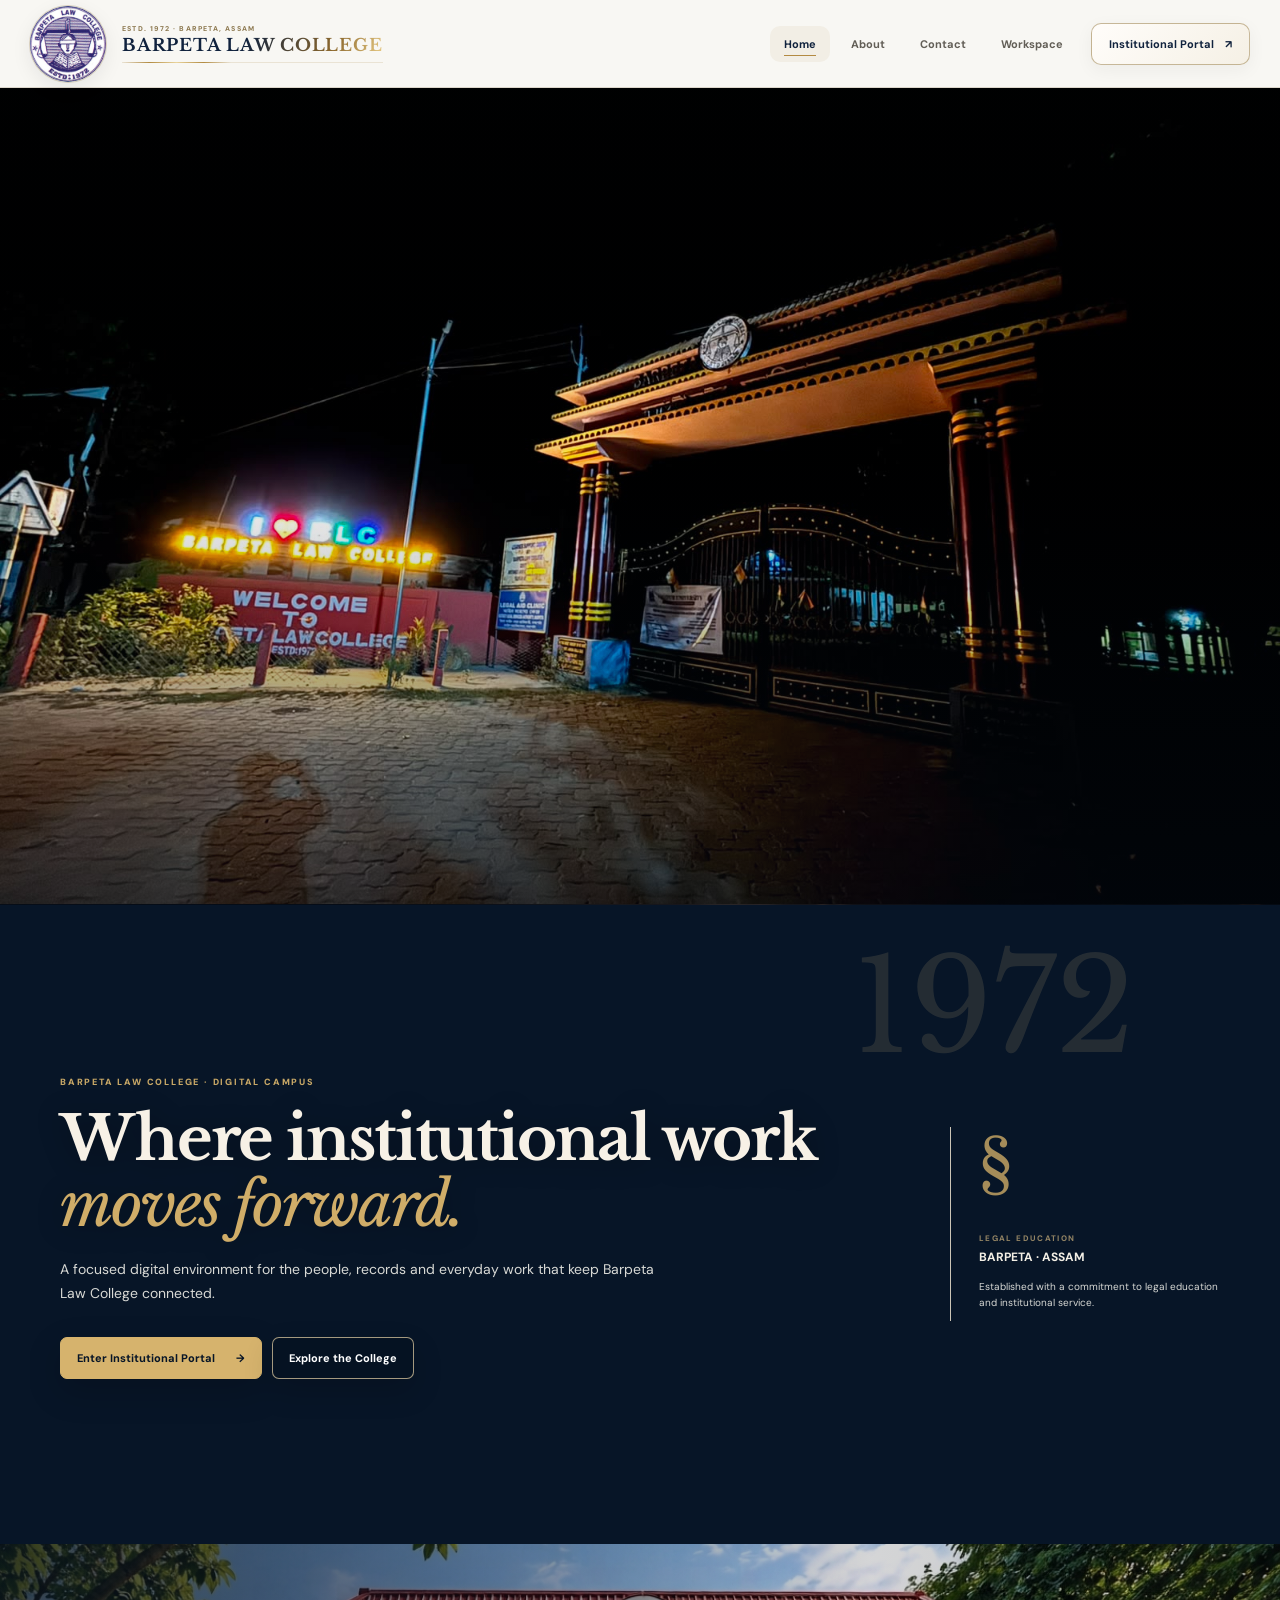
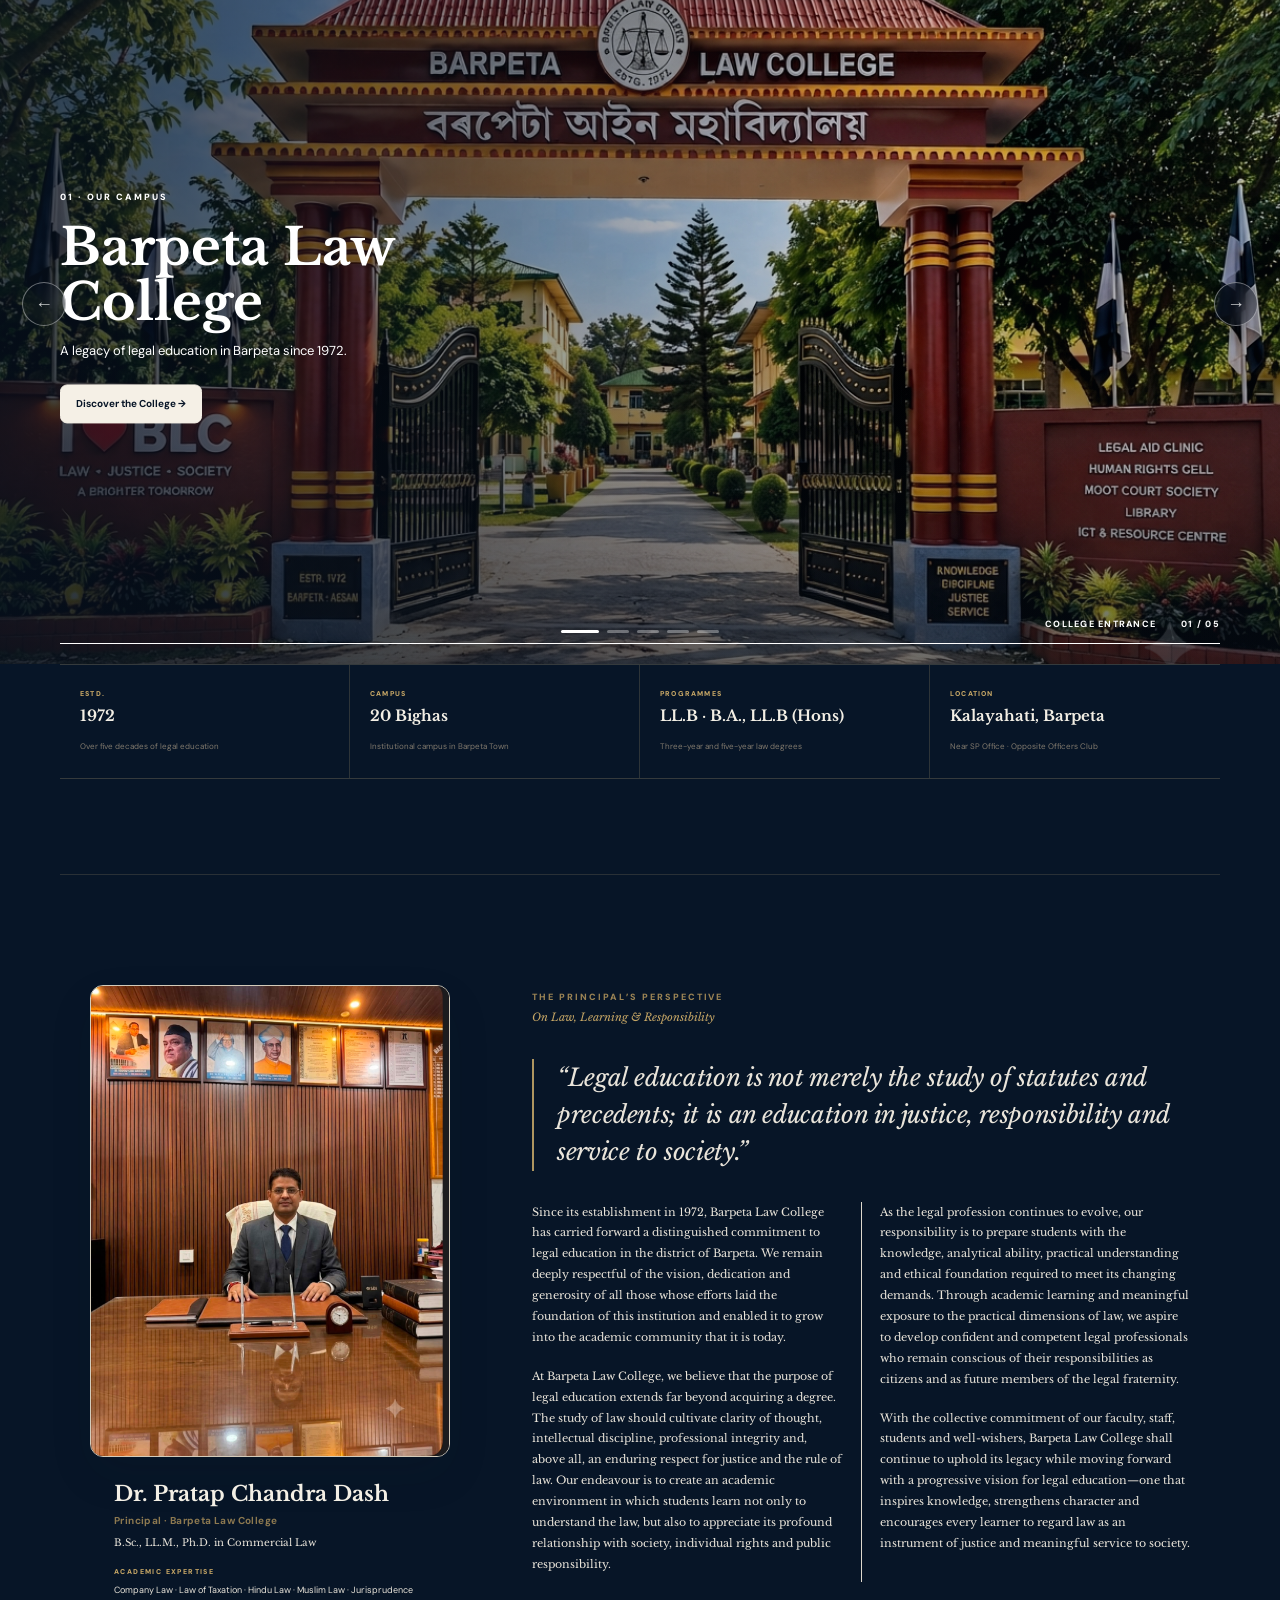
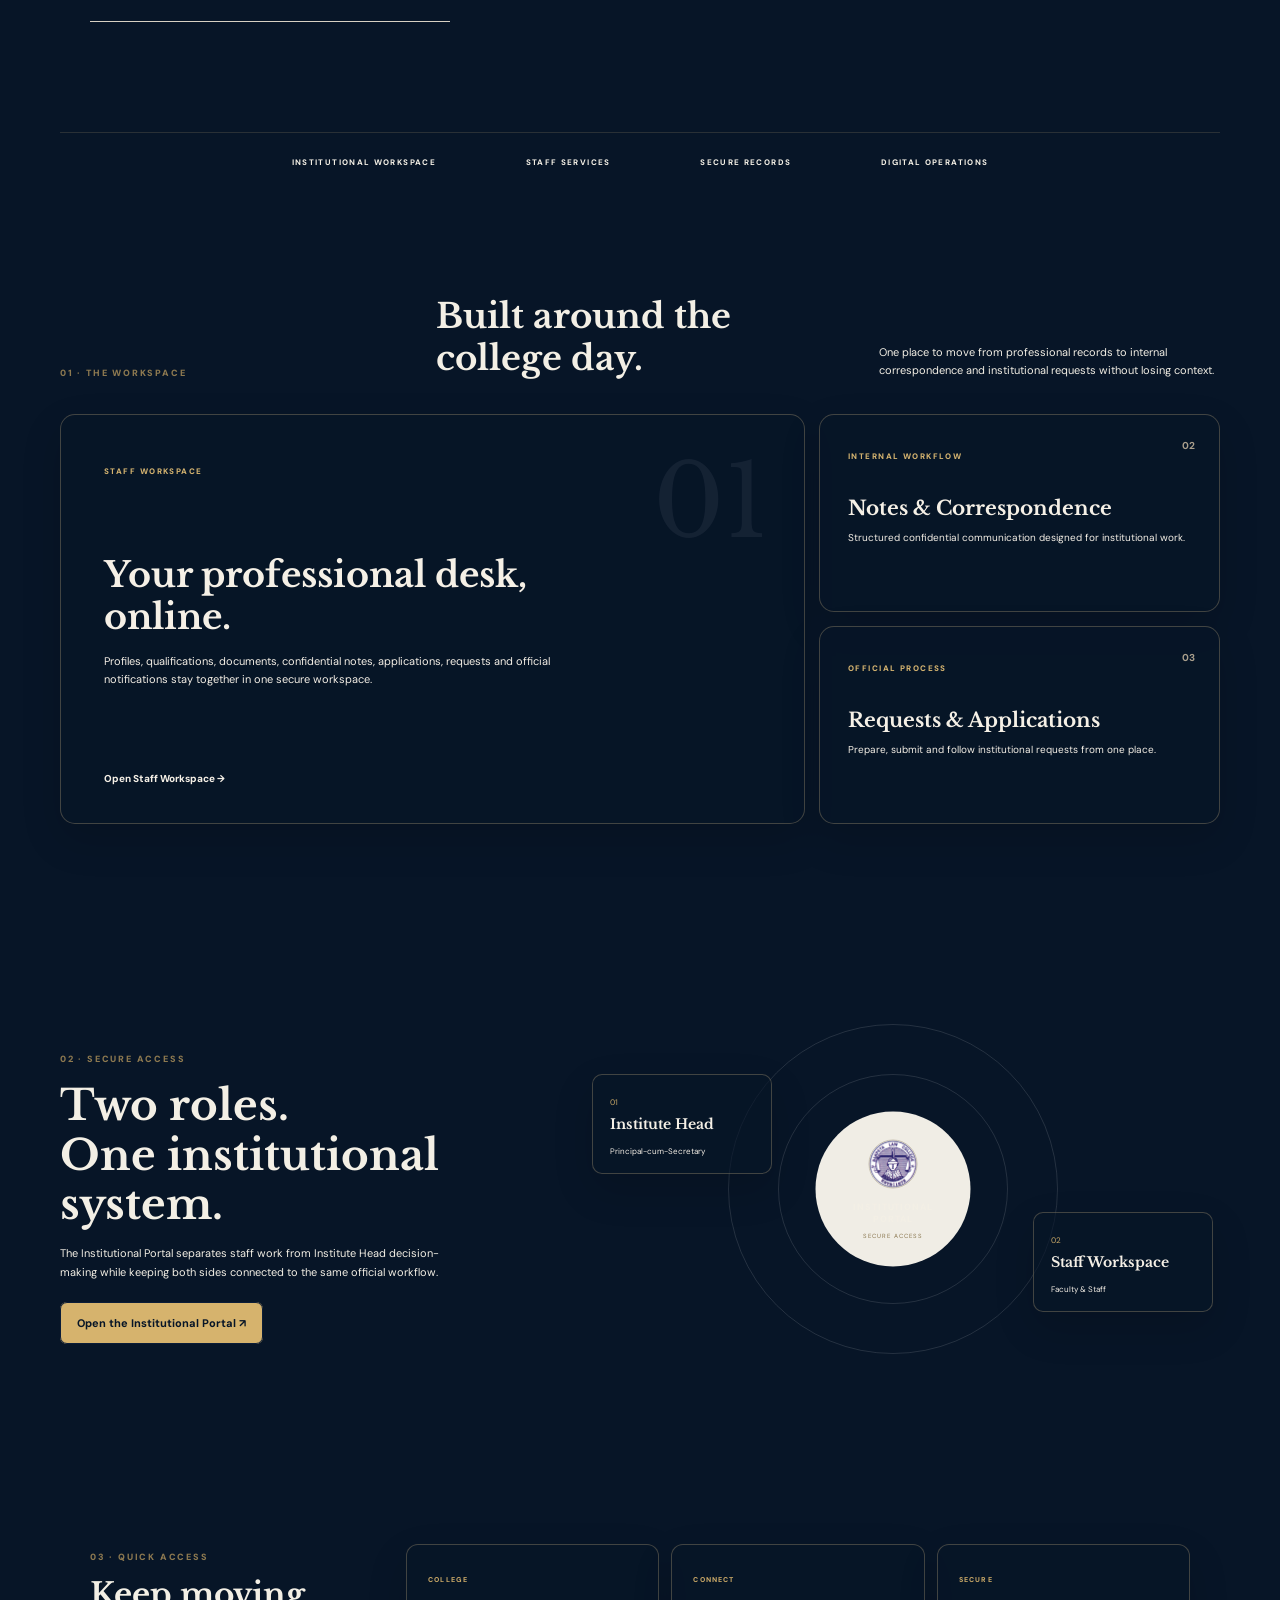
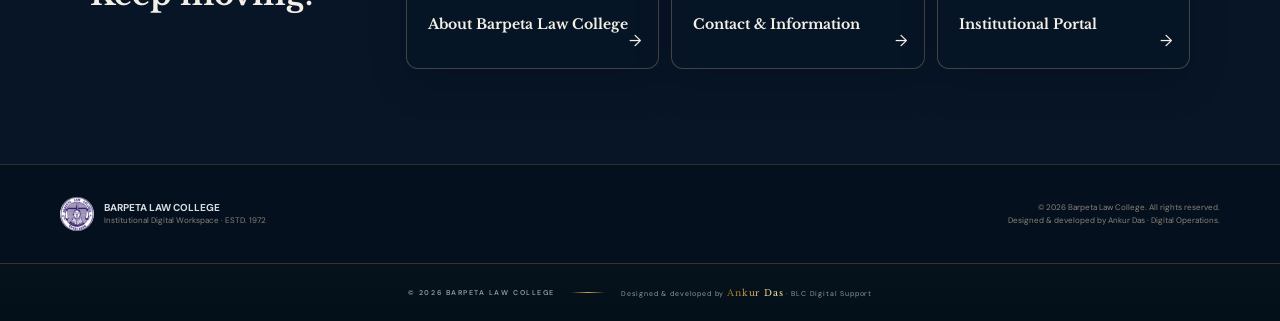
==== commit 91638174: "Add premium site copyright credit" ====
--- a/index.html
+++ b/index.html
@@ -1,3 +1,11 @@
 <!doctype html><html lang="en"><head><meta charset="utf-8"><meta name="viewport" content="width=device-width,initial-scale=1"><meta name="description" content="Barpeta Law College — official institutional digital workspace."><title>Barpeta Law College | Institutional Digital Workspace</title><link rel="icon" href="assets/barpeta-law-college-logo.jpg"><link rel="preconnect" href="https://fonts.googleapis.com"><link rel="preconnect" href="https://fonts.gstatic.com" crossorigin><link href="https://fonts.googleapis.com/css2?family=DM+Sans:wght@400;500;600;700;800&family=Libre+Baskerville:wght@400;700&display=swap" rel="stylesheet"><link rel="stylesheet" href="home-2026.css?v=20260920premium1"></head><body class="home-page"><header class="site-head"><a class="home-brand" href="index.html"><img src="assets/barpeta-law-college-logo.jpg" alt="Barpeta Law College logo"><span class="brand-wordmark"><small>ESTD. 1972 · BARPETA, ASSAM</small><strong class="gold-trace" data-text="BARPETA LAW COLLEGE">BARPETA LAW COLLEGE</strong><i class="brand-trace" aria-hidden="true"></i></span></a><button class="nav-toggle" aria-label="Menu">☰</button><nav><a class="active" href="index.html">Home</a><a href="about.html">About</a><a href="contact.html">Contact</a><a href="workspace.html">Workspace</a><a class="portal-nav" href="portal.html">Institutional Portal <b>↗</b></a></nav></header><main><section class="cinematic-intro" id="cinematicIntro" aria-label="Barpeta Law College cinematic introduction"><video class="cinematic-intro-video" autoplay muted playsinline preload="auto" poster="assets/blc-campus-5.jpeg"><source src="assets/blc-home-cinematic-intro.mp4" type="video/mp4"></video><div class="cinematic-intro-shade" aria-hidden="true"></div><div class="cinematic-intro-title"><span>ESTD. 1972 · BARPETA, ASSAM</span><h1>BARPETA LAW COLLEGE</h1><i aria-hidden="true"></i></div><a class="cinematic-intro-scroll" href="#homeStory"><span>SCROLL TO DISCOVER</span><b>↓</b></a></section><div id="homeStory"></div><section class="home-hero"><div class="hero-no">1972</div><div class="hero-copy"><span class="eyebrow">BARPETA LAW COLLEGE · DIGITAL CAMPUS</span><h1>Where institutional work<br><em>moves forward.</em></h1><p>A focused digital environment for the people, records and everyday work that keep Barpeta Law College connected.</p><div class="hero-actions"><a href="portal.html">Enter Institutional Portal <b>→</b></a><a href="about.html">Explore the College</a></div></div><div class="hero-side"><div class="law-symbol">§</div><span>LEGAL EDUCATION</span><strong>BARPETA · ASSAM</strong><p>Established with a commitment to legal education and institutional service.</p></div></section><section class="campus-cinema" id="campus"><div class="campus-cinema-copy"><span>01 · OUR CAMPUS</span><h2>Barpeta Law College</h2><p>A legacy of legal education in Barpeta since 1972.</p><a href="about.html">Discover the College →</a></div><div class="campus-cinema-stage"><img class="cinema-slide active" src="assets/blc-campus-1.png" alt="Barpeta Law College campus"><img class="cinema-slide" src="assets/blc-campus-2.jpeg" alt="Barpeta Law College campus"><img class="cinema-slide" src="assets/blc-campus-3.jpeg" alt="Barpeta Law College entrance"><img class="cinema-slide" src="assets/blc-campus-4.jpeg" alt="Barpeta Law College grounds"><img class="cinema-slide" src="assets/blc-campus-5.jpeg" alt="Barpeta Law College campus"><div class="cinema-overlay"></div><button class="cinema-nav cinema-prev" id="cinemaPrev" aria-label="Previous campus photo">←</button><button class="cinema-nav cinema-next" id="cinemaNext" aria-label="Next campus photo">→</button><div class="cinema-dots" id="cinemaDots" aria-label="Choose campus photo"></div><div class="cinema-caption"><span id="cinemaLabel">ACADEMIC BLOCK</span><b id="cinemaCount">01 / 05</b></div><div class="cinema-progress"><i id="cinemaProgress"></i></div></div></section><section class="campus-facts"><article><small>ESTD.</small><strong>1972</strong><span>Over five decades of legal education</span></article><article><small>CAMPUS</small><strong>20 Bighas</strong><span>Institutional campus in Barpeta Town</span></article><article><small>PROGRAMMES</small><strong>LL.B · B.A., LL.B (Hons)</strong><span>Three-year and five-year law degrees</span></article><article><small>LOCATION</small><strong>Kalayahati, Barpeta</strong><span>Near SP Office · Opposite Officers Club</span></article></section><section class="principal-feature"><div class="principal-profile"><div class="principal-photo"><img src="assets/principal-pratap-chandra-dash.jpeg" alt="Dr. Pratap Chandra Dash, Principal, Barpeta Law College"></div><div class="principal-identity"><h3>Dr. Pratap Chandra Dash</h3><span>Principal · Barpeta Law College</span><p>B.Sc., LL.M., Ph.D. in Commercial Law</p><small>ACADEMIC EXPERTISE</small><p class="expertise">Company Law · Law of Taxation · Hindu Law · Muslim Law · Jurisprudence</p></div></div><div class="principal-message"><span class="principal-kicker">THE PRINCIPAL’S PERSPECTIVE</span><small class="principal-sub">On Law, Learning &amp; Responsibility</small><blockquote>“Legal education is not merely the study of statutes and precedents; it is an education in justice, responsibility and service to society.”</blockquote><div class="principal-copy"><p>Since its establishment in 1972, Barpeta Law College has carried forward a distinguished commitment to legal education in the district of Barpeta. We remain deeply respectful of the vision, dedication and generosity of all those whose efforts laid the foundation of this institution and enabled it to grow into the academic community that it is today.</p><p>At Barpeta Law College, we believe that the purpose of legal education extends far beyond acquiring a degree. The study of law should cultivate clarity of thought, intellectual discipline, professional integrity and, above all, an enduring respect for justice and the rule of law. Our endeavour is to create an academic environment in which students learn not only to understand the law, but also to appreciate its profound relationship with society, individual rights and public responsibility.</p><p>As the legal profession continues to evolve, our responsibility is to prepare students with the knowledge, analytical ability, practical understanding and ethical foundation required to meet its changing demands. Through academic learning and meaningful exposure to the practical dimensions of law, we aspire to develop confident and competent legal professionals who remain conscious of their responsibilities as citizens and as future members of the legal fraternity.</p><p>With the collective commitment of our faculty, staff, students and well-wishers, Barpeta Law College shall continue to uphold its legacy while moving forward with a progressive vision for legal education—one that inspires knowledge, strengthens character and encourages every learner to regard law as an instrument of justice and meaningful service to society.</p></div></div></section><section class="campus-strip"><span>INSTITUTIONAL WORKSPACE</span><span>STAFF SERVICES</span><span>SECURE RECORDS</span><span>DIGITAL OPERATIONS</span></section><section class="workspace" id="workspace"><div class="section-title"><span>01 · THE WORKSPACE</span><h2>Built around the college day.</h2><p>One place to move from professional records to internal correspondence and institutional requests without losing context.</p></div><div class="workspace-grid"><article class="feature-large"><span>STAFF WORKSPACE</span><h3>Your professional desk,<br>online.</h3><p>Profiles, qualifications, documents, confidential notes, applications, requests and official notifications stay together in one secure workspace.</p><a href="staff.html">Open Staff Workspace →</a><div class="feature-index">01</div></article><div class="feature-stack"><article><span>INTERNAL WORKFLOW</span><h3>Notes & Correspondence</h3><p>Structured confidential communication designed for institutional work.</p><b>02</b></article><article><span>OFFICIAL PROCESS</span><h3>Requests & Applications</h3><p>Prepare, submit and follow institutional requests from one place.</p><b>03</b></article></div></div></section><section class="portal-invite"><div class="invite-copy"><span>02 · SECURE ACCESS</span><h2>Two roles.<br>One institutional system.</h2><p>The Institutional Portal separates staff work from Institute Head decision-making while keeping both sides connected to the same official workflow.</p><a href="portal.html">Open the Institutional Portal <b>↗</b></a></div><div class="invite-visual"><div class="orbit one"></div><div class="orbit two"></div><div class="invite-center"><img src="assets/barpeta-law-college-logo.jpg" alt="Barpeta Law College"><strong>INSTITUTIONAL<br>PORTAL</strong><span>SECURE ACCESS</span></div><div class="role role-a"><small>01</small><b>Institute Head</b><span>Principal-cum-Secretary</span></div><div class="role role-b"><small>02</small><b>Staff Workspace</b><span>Faculty & Staff</span></div></div></section><section class="quick"><div><span>03 · QUICK ACCESS</span><h2>Keep moving.</h2></div><a href="about.html"><small>COLLEGE</small><b>About Barpeta Law College</b><i>→</i></a><a href="contact.html"><small>CONNECT</small><b>Contact & Information</b><i>→</i></a><a href="portal.html"><small>SECURE</small><b>Institutional Portal</b><i>→</i></a></section></main><footer><div><img src="assets/barpeta-law-college-logo.jpg" alt=""><span><b>BARPETA LAW COLLEGE</b><small>Institutional Digital Workspace · ESTD. 1972</small></span></div><p>© 2026 Barpeta Law College. All rights reserved.<br>Designed &amp; developed by Ankur Das · Digital Operations.</p></footer><script>document.querySelector('.nav-toggle').onclick=()=>document.querySelector('.site-head nav').classList.toggle('show');const slides=[...document.querySelectorAll('.cinema-slide')],labels=['COLLEGE ENTRANCE','SUNSET ON CAMPUS','FACULTY & STAFF','BLUE-HOUR CAMPUS','BLC AFTER DARK'],dots=document.getElementById('cinemaDots');let si=0,timer,touchX=0;slides.forEach((_,i)=>{const b=document.createElement('button');b.type='button';b.setAttribute('aria-label','Show campus photo '+(i+1));b.onclick=()=>{showSlide(i);restart()};dots.appendChild(b)});function showSlide(n){si=(n+slides.length)%slides.length;slides.forEach((s,i)=>s.classList.toggle('active',i===si));[...dots.children].forEach((d,i)=>d.classList.toggle('active',i===si));document.getElementById('cinemaCount').textContent=String(si+1).padStart(2,'0')+' / '+String(slides.length).padStart(2,'0');document.getElementById('cinemaLabel').textContent=labels[si];const p=document.getElementById('cinemaProgress');p.style.animation='none';void p.offsetWidth;p.style.animation='cinemaTimer 20s linear forwards'}function restart(){clearInterval(timer);timer=setInterval(()=>showSlide(si+1),20000)}document.getElementById('cinemaPrev').onclick=()=>{showSlide(si-1);restart()};document.getElementById('cinemaNext').onclick=()=>{showSlide(si+1);restart()};const stage=document.querySelector('.campus-cinema-stage');stage.addEventListener('touchstart',e=>touchX=e.changedTouches[0].clientX,{passive:true});stage.addEventListener('touchend',e=>{const dx=e.changedTouches[0].clientX-touchX;if(Math.abs(dx)>45){showSlide(si+(dx<0?1:-1));restart()}},{passive:true});showSlide(0);restart();</script><script>
 (()=>{const v=document.querySelector('.cinematic-intro-video'),s=document.querySelector('.cinematic-intro');if(!v||!s)return;const reveal=()=>{const d=v.duration||10,t=v.currentTime||0;s.classList.toggle('intro-reveal',t>Math.max(2.4,d*.42));if(d&&t>=d-.12){s.classList.add('intro-ended');v.pause();}};v.addEventListener('timeupdate',reveal);v.addEventListener('ended',()=>s.classList.add('intro-ended'));v.play().catch(()=>s.classList.add('intro-reveal'));})();
-</script></body></html>+</script><div class="site-premium-copyright" aria-label="Website credit"><span>© 2026 BARPETA LAW COLLEGE</span><i></i><small>Designed &amp; developed by <strong>Ankur Das</strong> · BLC Digital Support</small></div>
+<style>
+.site-premium-copyright{position:relative;z-index:20;min-height:58px;padding:15px 22px;display:flex;align-items:center;justify-content:center;gap:16px;flex-wrap:wrap;text-align:center;border-top:1px solid rgba(190,145,63,.28);background:linear-gradient(180deg,#06131d,#031019);font-family:"DM Sans",Arial,sans-serif}
+.site-premium-copyright span{font-size:7px;font-weight:600;letter-spacing:.22em;color:#8f9aa0}.site-premium-copyright i{width:34px;height:1px;background:linear-gradient(90deg,transparent,#d2a34e,transparent)}
+.site-premium-copyright small{font-size:7px;letter-spacing:.12em;color:#8f9aa0}.site-premium-copyright strong{font-family:"Libre Baskerville",Georgia,serif;font-size:9px;font-weight:400;background:linear-gradient(100deg,#8a641f,#d5a74f,#fff0b0,#c89538,#efd489,#8a641f);background-size:220% 100%;-webkit-background-clip:text;background-clip:text;color:transparent;animation:copyrightGold 5s linear infinite}
+@keyframes copyrightGold{0%{background-position:180% 50%}100%{background-position:-40% 50%}}
+@media(max-width:600px){.site-premium-copyright{gap:10px;padding:14px}.site-premium-copyright i{display:none}.site-premium-copyright span,.site-premium-copyright small{width:100%;line-height:1.7}}
+</style>
+</body></html>
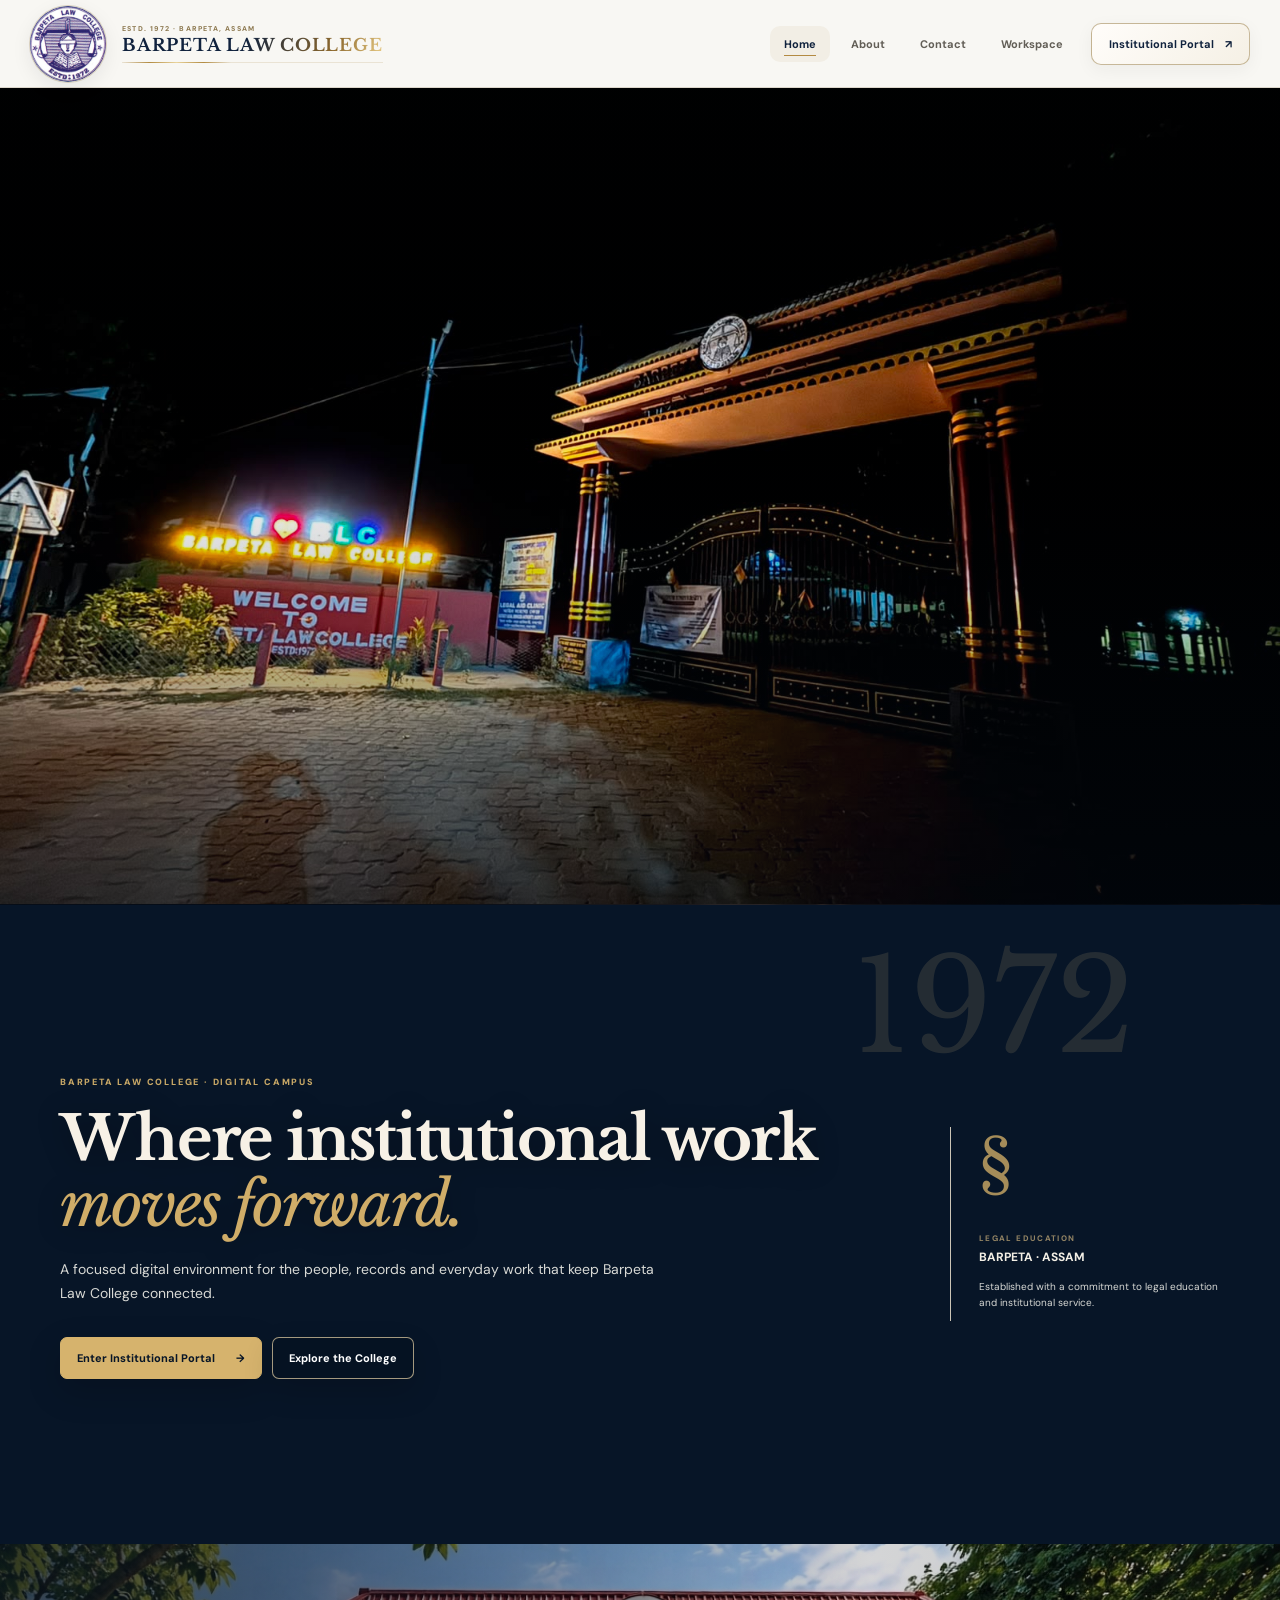
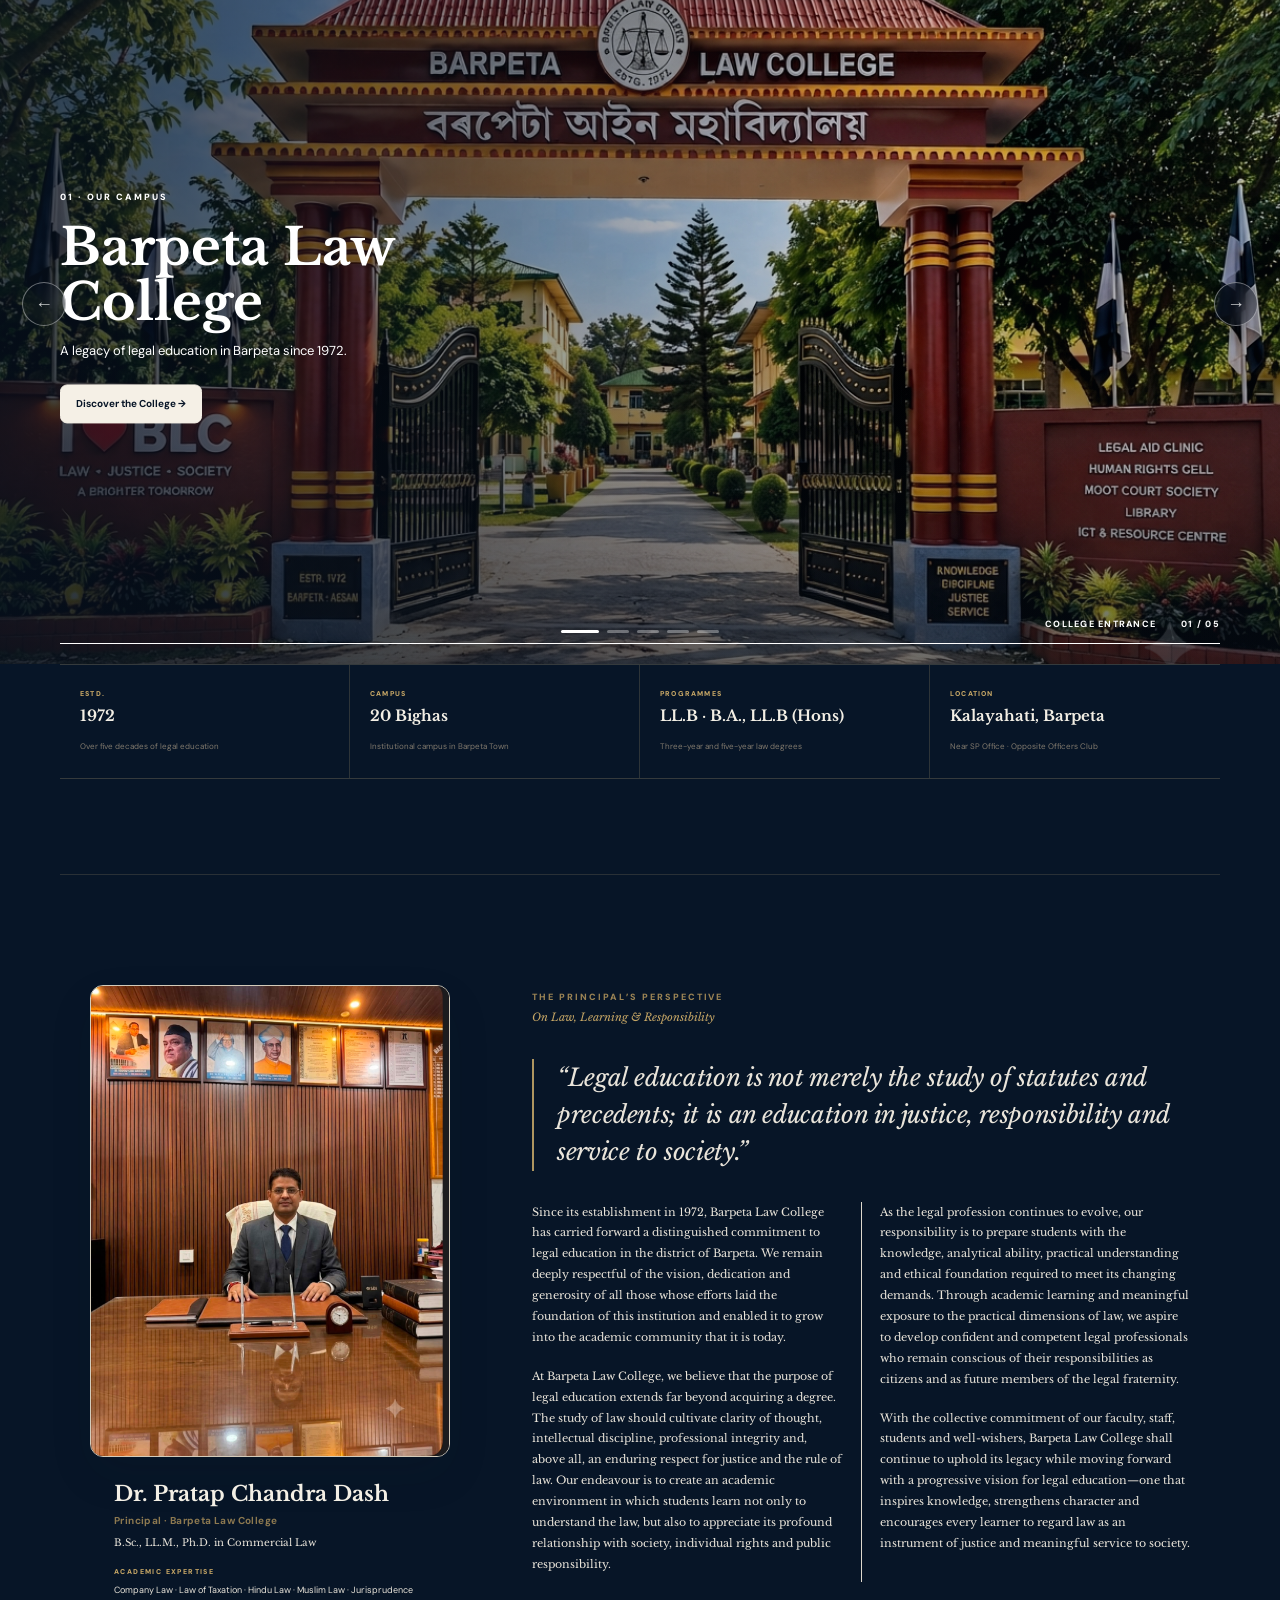
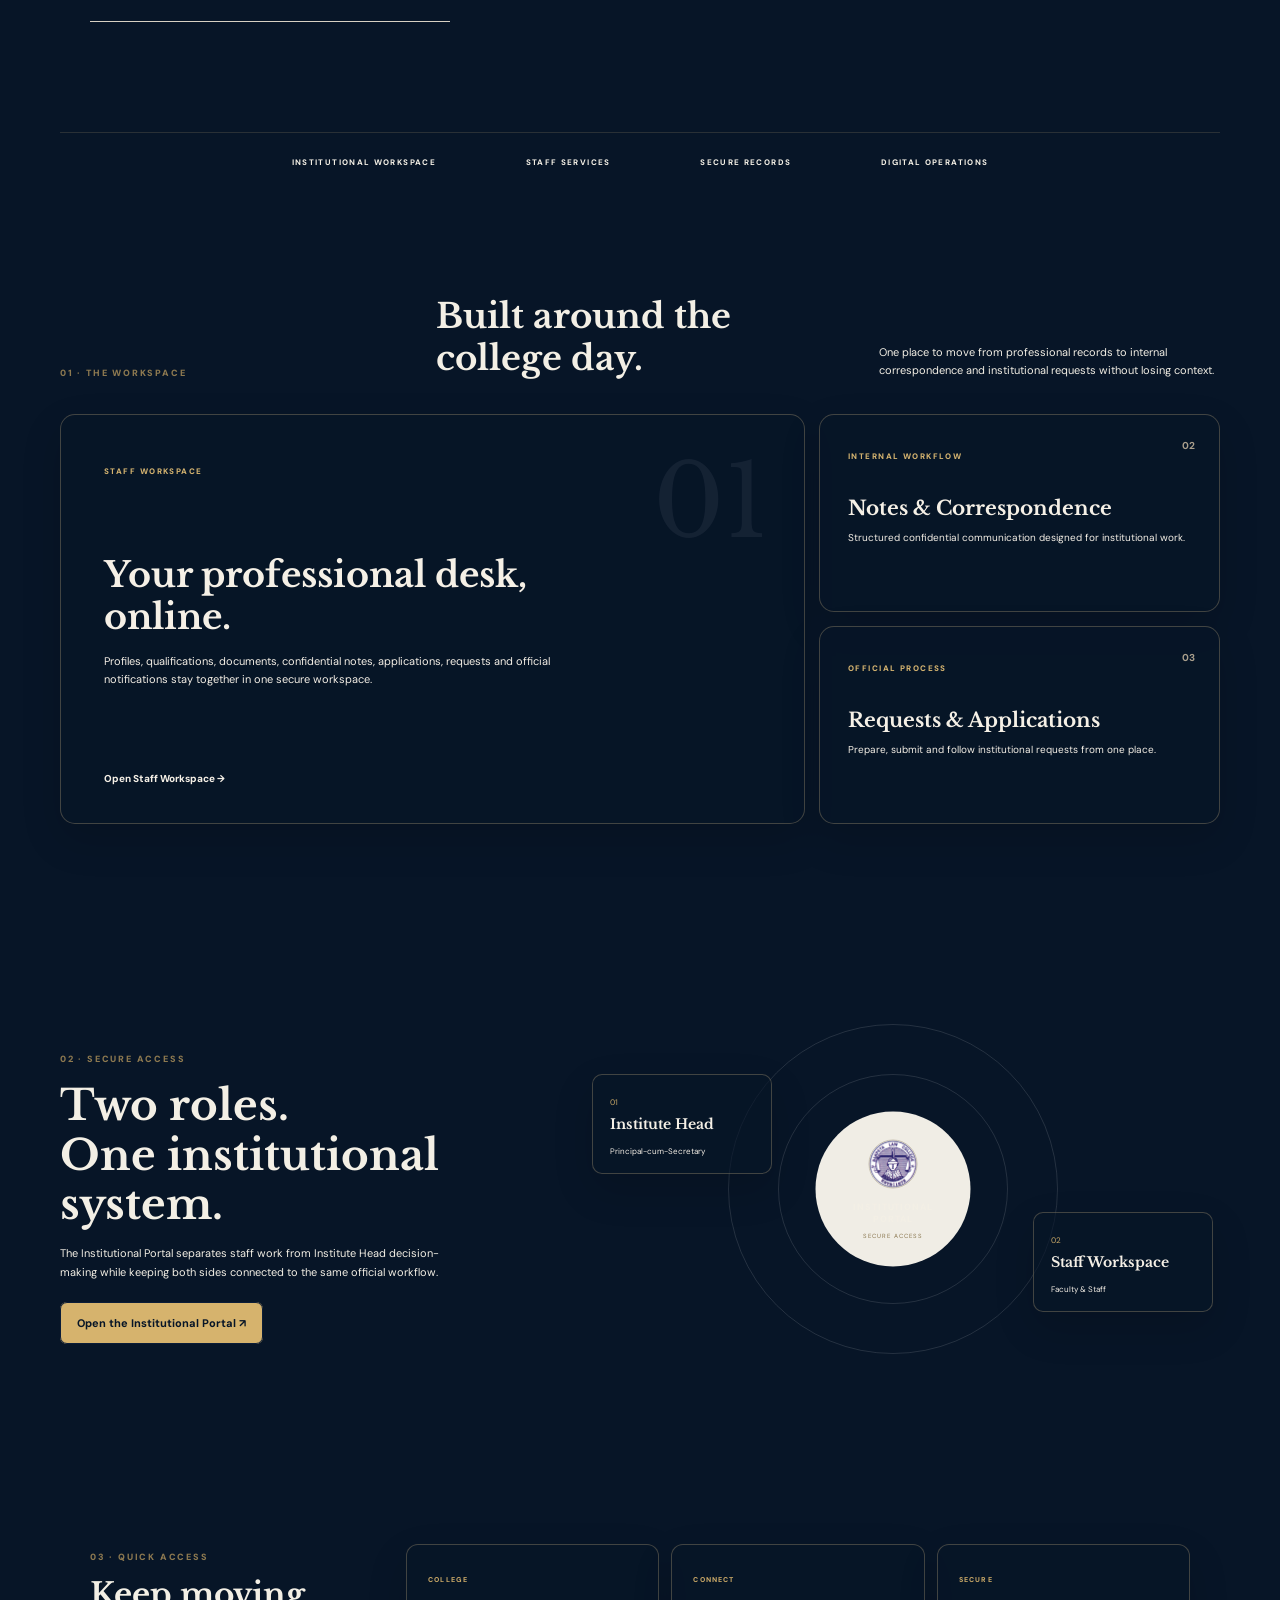
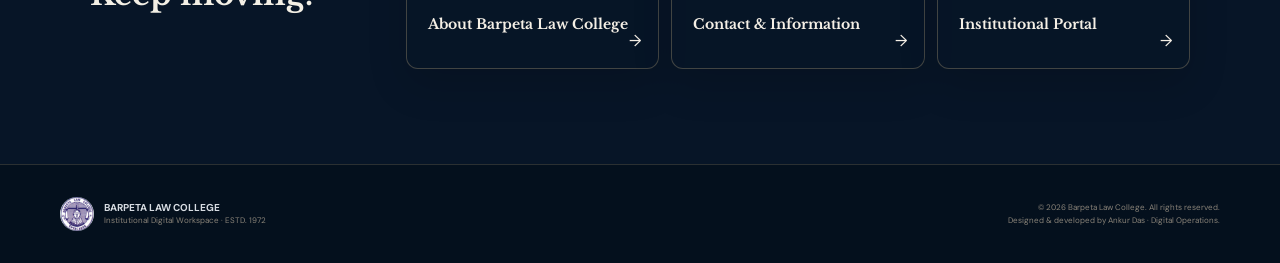
==== commit e9d6ca17: "Restore original page copyright treatment" ====
--- a/index.html
+++ b/index.html
@@ -1,11 +1,3 @@
 <!doctype html><html lang="en"><head><meta charset="utf-8"><meta name="viewport" content="width=device-width,initial-scale=1"><meta name="description" content="Barpeta Law College — official institutional digital workspace."><title>Barpeta Law College | Institutional Digital Workspace</title><link rel="icon" href="assets/barpeta-law-college-logo.jpg"><link rel="preconnect" href="https://fonts.googleapis.com"><link rel="preconnect" href="https://fonts.gstatic.com" crossorigin><link href="https://fonts.googleapis.com/css2?family=DM+Sans:wght@400;500;600;700;800&family=Libre+Baskerville:wght@400;700&display=swap" rel="stylesheet"><link rel="stylesheet" href="home-2026.css?v=20260920premium1"></head><body class="home-page"><header class="site-head"><a class="home-brand" href="index.html"><img src="assets/barpeta-law-college-logo.jpg" alt="Barpeta Law College logo"><span class="brand-wordmark"><small>ESTD. 1972 · BARPETA, ASSAM</small><strong class="gold-trace" data-text="BARPETA LAW COLLEGE">BARPETA LAW COLLEGE</strong><i class="brand-trace" aria-hidden="true"></i></span></a><button class="nav-toggle" aria-label="Menu">☰</button><nav><a class="active" href="index.html">Home</a><a href="about.html">About</a><a href="contact.html">Contact</a><a href="workspace.html">Workspace</a><a class="portal-nav" href="portal.html">Institutional Portal <b>↗</b></a></nav></header><main><section class="cinematic-intro" id="cinematicIntro" aria-label="Barpeta Law College cinematic introduction"><video class="cinematic-intro-video" autoplay muted playsinline preload="auto" poster="assets/blc-campus-5.jpeg"><source src="assets/blc-home-cinematic-intro.mp4" type="video/mp4"></video><div class="cinematic-intro-shade" aria-hidden="true"></div><div class="cinematic-intro-title"><span>ESTD. 1972 · BARPETA, ASSAM</span><h1>BARPETA LAW COLLEGE</h1><i aria-hidden="true"></i></div><a class="cinematic-intro-scroll" href="#homeStory"><span>SCROLL TO DISCOVER</span><b>↓</b></a></section><div id="homeStory"></div><section class="home-hero"><div class="hero-no">1972</div><div class="hero-copy"><span class="eyebrow">BARPETA LAW COLLEGE · DIGITAL CAMPUS</span><h1>Where institutional work<br><em>moves forward.</em></h1><p>A focused digital environment for the people, records and everyday work that keep Barpeta Law College connected.</p><div class="hero-actions"><a href="portal.html">Enter Institutional Portal <b>→</b></a><a href="about.html">Explore the College</a></div></div><div class="hero-side"><div class="law-symbol">§</div><span>LEGAL EDUCATION</span><strong>BARPETA · ASSAM</strong><p>Established with a commitment to legal education and institutional service.</p></div></section><section class="campus-cinema" id="campus"><div class="campus-cinema-copy"><span>01 · OUR CAMPUS</span><h2>Barpeta Law College</h2><p>A legacy of legal education in Barpeta since 1972.</p><a href="about.html">Discover the College →</a></div><div class="campus-cinema-stage"><img class="cinema-slide active" src="assets/blc-campus-1.png" alt="Barpeta Law College campus"><img class="cinema-slide" src="assets/blc-campus-2.jpeg" alt="Barpeta Law College campus"><img class="cinema-slide" src="assets/blc-campus-3.jpeg" alt="Barpeta Law College entrance"><img class="cinema-slide" src="assets/blc-campus-4.jpeg" alt="Barpeta Law College grounds"><img class="cinema-slide" src="assets/blc-campus-5.jpeg" alt="Barpeta Law College campus"><div class="cinema-overlay"></div><button class="cinema-nav cinema-prev" id="cinemaPrev" aria-label="Previous campus photo">←</button><button class="cinema-nav cinema-next" id="cinemaNext" aria-label="Next campus photo">→</button><div class="cinema-dots" id="cinemaDots" aria-label="Choose campus photo"></div><div class="cinema-caption"><span id="cinemaLabel">ACADEMIC BLOCK</span><b id="cinemaCount">01 / 05</b></div><div class="cinema-progress"><i id="cinemaProgress"></i></div></div></section><section class="campus-facts"><article><small>ESTD.</small><strong>1972</strong><span>Over five decades of legal education</span></article><article><small>CAMPUS</small><strong>20 Bighas</strong><span>Institutional campus in Barpeta Town</span></article><article><small>PROGRAMMES</small><strong>LL.B · B.A., LL.B (Hons)</strong><span>Three-year and five-year law degrees</span></article><article><small>LOCATION</small><strong>Kalayahati, Barpeta</strong><span>Near SP Office · Opposite Officers Club</span></article></section><section class="principal-feature"><div class="principal-profile"><div class="principal-photo"><img src="assets/principal-pratap-chandra-dash.jpeg" alt="Dr. Pratap Chandra Dash, Principal, Barpeta Law College"></div><div class="principal-identity"><h3>Dr. Pratap Chandra Dash</h3><span>Principal · Barpeta Law College</span><p>B.Sc., LL.M., Ph.D. in Commercial Law</p><small>ACADEMIC EXPERTISE</small><p class="expertise">Company Law · Law of Taxation · Hindu Law · Muslim Law · Jurisprudence</p></div></div><div class="principal-message"><span class="principal-kicker">THE PRINCIPAL’S PERSPECTIVE</span><small class="principal-sub">On Law, Learning &amp; Responsibility</small><blockquote>“Legal education is not merely the study of statutes and precedents; it is an education in justice, responsibility and service to society.”</blockquote><div class="principal-copy"><p>Since its establishment in 1972, Barpeta Law College has carried forward a distinguished commitment to legal education in the district of Barpeta. We remain deeply respectful of the vision, dedication and generosity of all those whose efforts laid the foundation of this institution and enabled it to grow into the academic community that it is today.</p><p>At Barpeta Law College, we believe that the purpose of legal education extends far beyond acquiring a degree. The study of law should cultivate clarity of thought, intellectual discipline, professional integrity and, above all, an enduring respect for justice and the rule of law. Our endeavour is to create an academic environment in which students learn not only to understand the law, but also to appreciate its profound relationship with society, individual rights and public responsibility.</p><p>As the legal profession continues to evolve, our responsibility is to prepare students with the knowledge, analytical ability, practical understanding and ethical foundation required to meet its changing demands. Through academic learning and meaningful exposure to the practical dimensions of law, we aspire to develop confident and competent legal professionals who remain conscious of their responsibilities as citizens and as future members of the legal fraternity.</p><p>With the collective commitment of our faculty, staff, students and well-wishers, Barpeta Law College shall continue to uphold its legacy while moving forward with a progressive vision for legal education—one that inspires knowledge, strengthens character and encourages every learner to regard law as an instrument of justice and meaningful service to society.</p></div></div></section><section class="campus-strip"><span>INSTITUTIONAL WORKSPACE</span><span>STAFF SERVICES</span><span>SECURE RECORDS</span><span>DIGITAL OPERATIONS</span></section><section class="workspace" id="workspace"><div class="section-title"><span>01 · THE WORKSPACE</span><h2>Built around the college day.</h2><p>One place to move from professional records to internal correspondence and institutional requests without losing context.</p></div><div class="workspace-grid"><article class="feature-large"><span>STAFF WORKSPACE</span><h3>Your professional desk,<br>online.</h3><p>Profiles, qualifications, documents, confidential notes, applications, requests and official notifications stay together in one secure workspace.</p><a href="staff.html">Open Staff Workspace →</a><div class="feature-index">01</div></article><div class="feature-stack"><article><span>INTERNAL WORKFLOW</span><h3>Notes & Correspondence</h3><p>Structured confidential communication designed for institutional work.</p><b>02</b></article><article><span>OFFICIAL PROCESS</span><h3>Requests & Applications</h3><p>Prepare, submit and follow institutional requests from one place.</p><b>03</b></article></div></div></section><section class="portal-invite"><div class="invite-copy"><span>02 · SECURE ACCESS</span><h2>Two roles.<br>One institutional system.</h2><p>The Institutional Portal separates staff work from Institute Head decision-making while keeping both sides connected to the same official workflow.</p><a href="portal.html">Open the Institutional Portal <b>↗</b></a></div><div class="invite-visual"><div class="orbit one"></div><div class="orbit two"></div><div class="invite-center"><img src="assets/barpeta-law-college-logo.jpg" alt="Barpeta Law College"><strong>INSTITUTIONAL<br>PORTAL</strong><span>SECURE ACCESS</span></div><div class="role role-a"><small>01</small><b>Institute Head</b><span>Principal-cum-Secretary</span></div><div class="role role-b"><small>02</small><b>Staff Workspace</b><span>Faculty & Staff</span></div></div></section><section class="quick"><div><span>03 · QUICK ACCESS</span><h2>Keep moving.</h2></div><a href="about.html"><small>COLLEGE</small><b>About Barpeta Law College</b><i>→</i></a><a href="contact.html"><small>CONNECT</small><b>Contact & Information</b><i>→</i></a><a href="portal.html"><small>SECURE</small><b>Institutional Portal</b><i>→</i></a></section></main><footer><div><img src="assets/barpeta-law-college-logo.jpg" alt=""><span><b>BARPETA LAW COLLEGE</b><small>Institutional Digital Workspace · ESTD. 1972</small></span></div><p>© 2026 Barpeta Law College. All rights reserved.<br>Designed &amp; developed by Ankur Das · Digital Operations.</p></footer><script>document.querySelector('.nav-toggle').onclick=()=>document.querySelector('.site-head nav').classList.toggle('show');const slides=[...document.querySelectorAll('.cinema-slide')],labels=['COLLEGE ENTRANCE','SUNSET ON CAMPUS','FACULTY & STAFF','BLUE-HOUR CAMPUS','BLC AFTER DARK'],dots=document.getElementById('cinemaDots');let si=0,timer,touchX=0;slides.forEach((_,i)=>{const b=document.createElement('button');b.type='button';b.setAttribute('aria-label','Show campus photo '+(i+1));b.onclick=()=>{showSlide(i);restart()};dots.appendChild(b)});function showSlide(n){si=(n+slides.length)%slides.length;slides.forEach((s,i)=>s.classList.toggle('active',i===si));[...dots.children].forEach((d,i)=>d.classList.toggle('active',i===si));document.getElementById('cinemaCount').textContent=String(si+1).padStart(2,'0')+' / '+String(slides.length).padStart(2,'0');document.getElementById('cinemaLabel').textContent=labels[si];const p=document.getElementById('cinemaProgress');p.style.animation='none';void p.offsetWidth;p.style.animation='cinemaTimer 20s linear forwards'}function restart(){clearInterval(timer);timer=setInterval(()=>showSlide(si+1),20000)}document.getElementById('cinemaPrev').onclick=()=>{showSlide(si-1);restart()};document.getElementById('cinemaNext').onclick=()=>{showSlide(si+1);restart()};const stage=document.querySelector('.campus-cinema-stage');stage.addEventListener('touchstart',e=>touchX=e.changedTouches[0].clientX,{passive:true});stage.addEventListener('touchend',e=>{const dx=e.changedTouches[0].clientX-touchX;if(Math.abs(dx)>45){showSlide(si+(dx<0?1:-1));restart()}},{passive:true});showSlide(0);restart();</script><script>
 (()=>{const v=document.querySelector('.cinematic-intro-video'),s=document.querySelector('.cinematic-intro');if(!v||!s)return;const reveal=()=>{const d=v.duration||10,t=v.currentTime||0;s.classList.toggle('intro-reveal',t>Math.max(2.4,d*.42));if(d&&t>=d-.12){s.classList.add('intro-ended');v.pause();}};v.addEventListener('timeupdate',reveal);v.addEventListener('ended',()=>s.classList.add('intro-ended'));v.play().catch(()=>s.classList.add('intro-reveal'));})();
-</script><div class="site-premium-copyright" aria-label="Website credit"><span>© 2026 BARPETA LAW COLLEGE</span><i></i><small>Designed &amp; developed by <strong>Ankur Das</strong> · BLC Digital Support</small></div>
-<style>
-.site-premium-copyright{position:relative;z-index:20;min-height:58px;padding:15px 22px;display:flex;align-items:center;justify-content:center;gap:16px;flex-wrap:wrap;text-align:center;border-top:1px solid rgba(190,145,63,.28);background:linear-gradient(180deg,#06131d,#031019);font-family:"DM Sans",Arial,sans-serif}
-.site-premium-copyright span{font-size:7px;font-weight:600;letter-spacing:.22em;color:#8f9aa0}.site-premium-copyright i{width:34px;height:1px;background:linear-gradient(90deg,transparent,#d2a34e,transparent)}
-.site-premium-copyright small{font-size:7px;letter-spacing:.12em;color:#8f9aa0}.site-premium-copyright strong{font-family:"Libre Baskerville",Georgia,serif;font-size:9px;font-weight:400;background:linear-gradient(100deg,#8a641f,#d5a74f,#fff0b0,#c89538,#efd489,#8a641f);background-size:220% 100%;-webkit-background-clip:text;background-clip:text;color:transparent;animation:copyrightGold 5s linear infinite}
-@keyframes copyrightGold{0%{background-position:180% 50%}100%{background-position:-40% 50%}}
-@media(max-width:600px){.site-premium-copyright{gap:10px;padding:14px}.site-premium-copyright i{display:none}.site-premium-copyright span,.site-premium-copyright small{width:100%;line-height:1.7}}
-</style>
-</body></html>+</script></body></html>
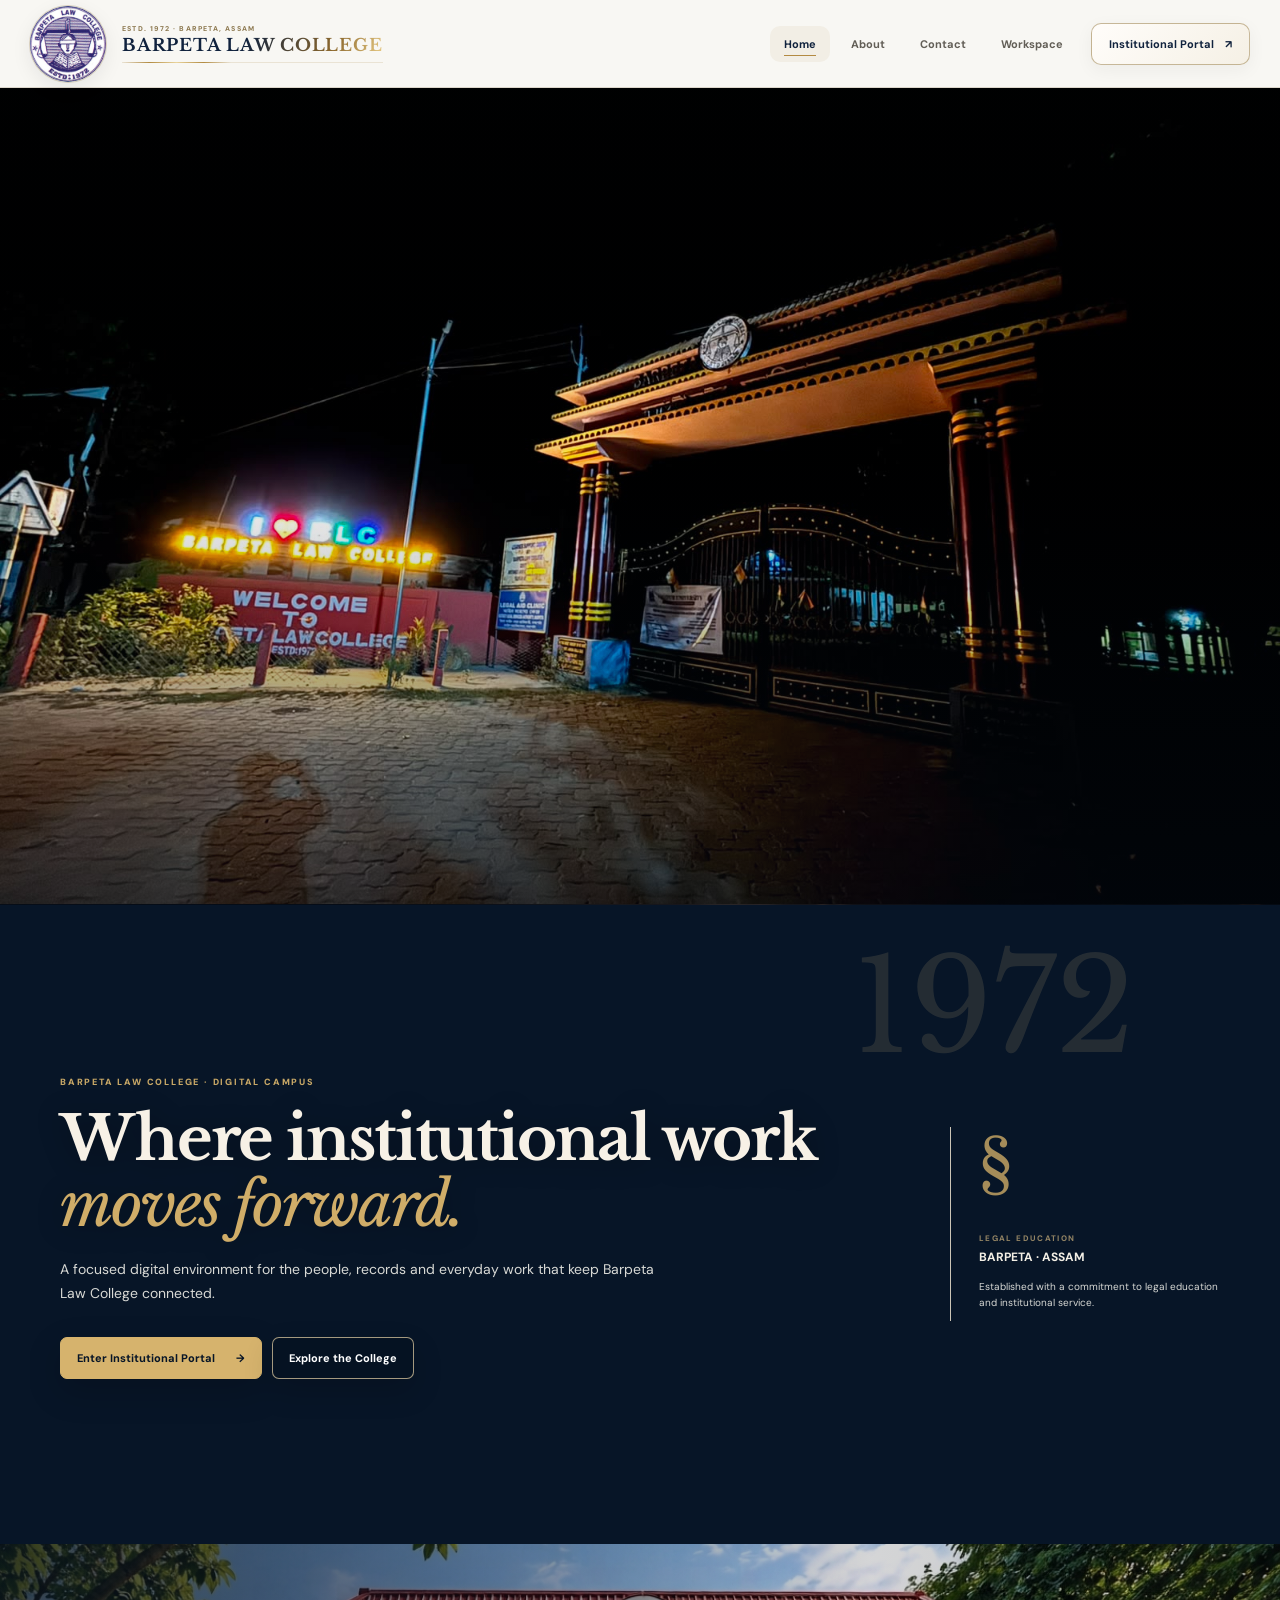
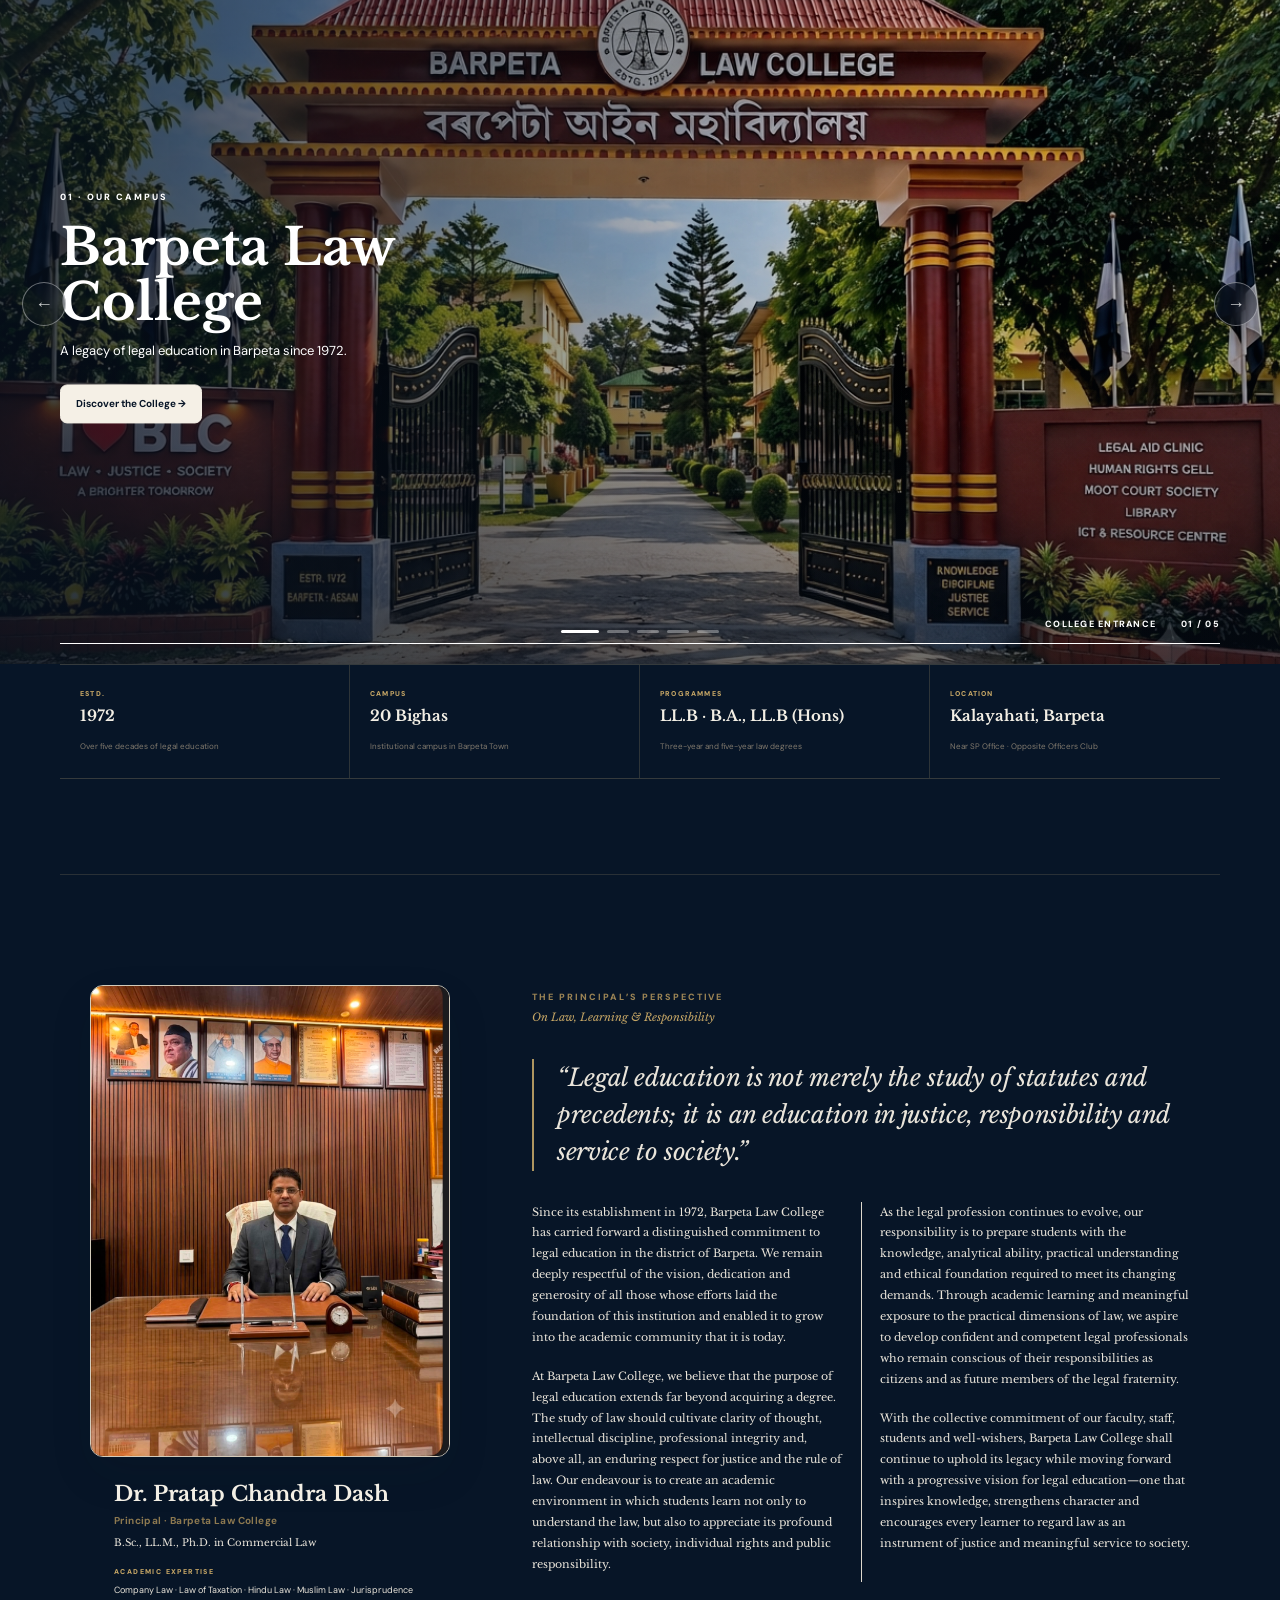
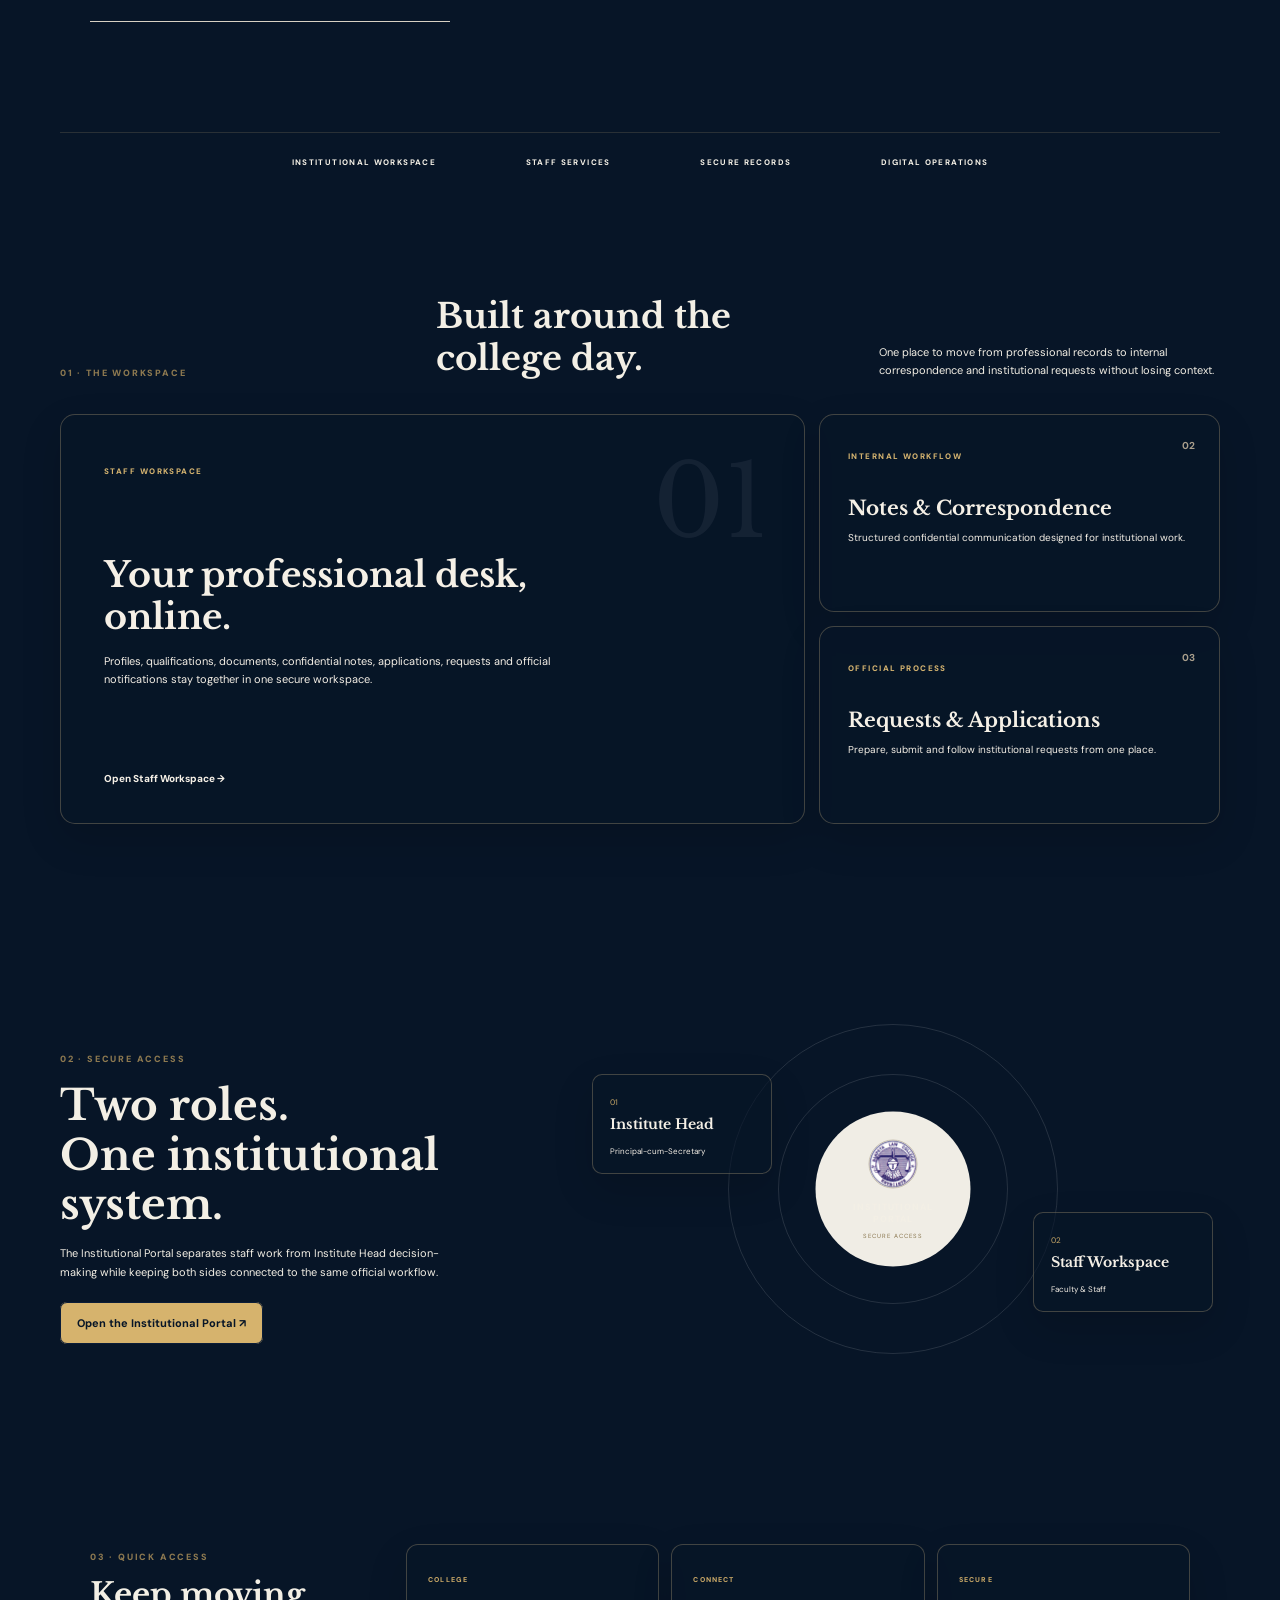
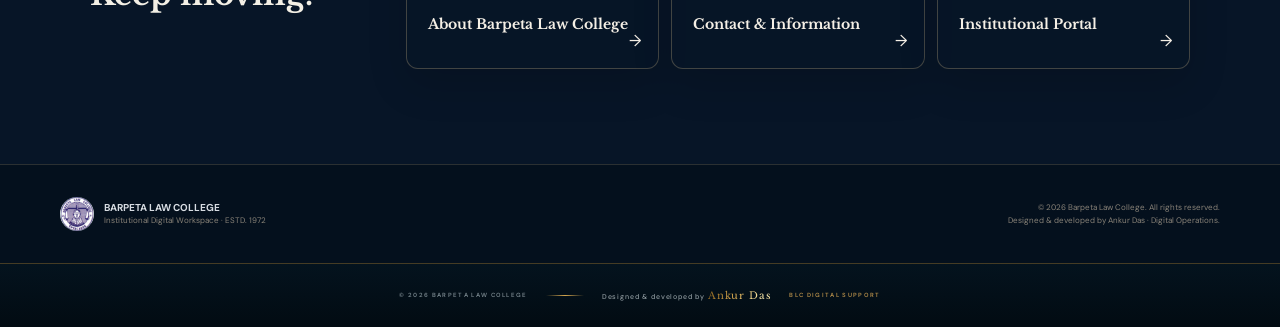
==== commit d11b7110: "Add unified premium copyright credit" ====
--- a/index.html
+++ b/index.html
@@ -1,3 +1,7 @@
 <!doctype html><html lang="en"><head><meta charset="utf-8"><meta name="viewport" content="width=device-width,initial-scale=1"><meta name="description" content="Barpeta Law College — official institutional digital workspace."><title>Barpeta Law College | Institutional Digital Workspace</title><link rel="icon" href="assets/barpeta-law-college-logo.jpg"><link rel="preconnect" href="https://fonts.googleapis.com"><link rel="preconnect" href="https://fonts.gstatic.com" crossorigin><link href="https://fonts.googleapis.com/css2?family=DM+Sans:wght@400;500;600;700;800&family=Libre+Baskerville:wght@400;700&display=swap" rel="stylesheet"><link rel="stylesheet" href="home-2026.css?v=20260920premium1"></head><body class="home-page"><header class="site-head"><a class="home-brand" href="index.html"><img src="assets/barpeta-law-college-logo.jpg" alt="Barpeta Law College logo"><span class="brand-wordmark"><small>ESTD. 1972 · BARPETA, ASSAM</small><strong class="gold-trace" data-text="BARPETA LAW COLLEGE">BARPETA LAW COLLEGE</strong><i class="brand-trace" aria-hidden="true"></i></span></a><button class="nav-toggle" aria-label="Menu">☰</button><nav><a class="active" href="index.html">Home</a><a href="about.html">About</a><a href="contact.html">Contact</a><a href="workspace.html">Workspace</a><a class="portal-nav" href="portal.html">Institutional Portal <b>↗</b></a></nav></header><main><section class="cinematic-intro" id="cinematicIntro" aria-label="Barpeta Law College cinematic introduction"><video class="cinematic-intro-video" autoplay muted playsinline preload="auto" poster="assets/blc-campus-5.jpeg"><source src="assets/blc-home-cinematic-intro.mp4" type="video/mp4"></video><div class="cinematic-intro-shade" aria-hidden="true"></div><div class="cinematic-intro-title"><span>ESTD. 1972 · BARPETA, ASSAM</span><h1>BARPETA LAW COLLEGE</h1><i aria-hidden="true"></i></div><a class="cinematic-intro-scroll" href="#homeStory"><span>SCROLL TO DISCOVER</span><b>↓</b></a></section><div id="homeStory"></div><section class="home-hero"><div class="hero-no">1972</div><div class="hero-copy"><span class="eyebrow">BARPETA LAW COLLEGE · DIGITAL CAMPUS</span><h1>Where institutional work<br><em>moves forward.</em></h1><p>A focused digital environment for the people, records and everyday work that keep Barpeta Law College connected.</p><div class="hero-actions"><a href="portal.html">Enter Institutional Portal <b>→</b></a><a href="about.html">Explore the College</a></div></div><div class="hero-side"><div class="law-symbol">§</div><span>LEGAL EDUCATION</span><strong>BARPETA · ASSAM</strong><p>Established with a commitment to legal education and institutional service.</p></div></section><section class="campus-cinema" id="campus"><div class="campus-cinema-copy"><span>01 · OUR CAMPUS</span><h2>Barpeta Law College</h2><p>A legacy of legal education in Barpeta since 1972.</p><a href="about.html">Discover the College →</a></div><div class="campus-cinema-stage"><img class="cinema-slide active" src="assets/blc-campus-1.png" alt="Barpeta Law College campus"><img class="cinema-slide" src="assets/blc-campus-2.jpeg" alt="Barpeta Law College campus"><img class="cinema-slide" src="assets/blc-campus-3.jpeg" alt="Barpeta Law College entrance"><img class="cinema-slide" src="assets/blc-campus-4.jpeg" alt="Barpeta Law College grounds"><img class="cinema-slide" src="assets/blc-campus-5.jpeg" alt="Barpeta Law College campus"><div class="cinema-overlay"></div><button class="cinema-nav cinema-prev" id="cinemaPrev" aria-label="Previous campus photo">←</button><button class="cinema-nav cinema-next" id="cinemaNext" aria-label="Next campus photo">→</button><div class="cinema-dots" id="cinemaDots" aria-label="Choose campus photo"></div><div class="cinema-caption"><span id="cinemaLabel">ACADEMIC BLOCK</span><b id="cinemaCount">01 / 05</b></div><div class="cinema-progress"><i id="cinemaProgress"></i></div></div></section><section class="campus-facts"><article><small>ESTD.</small><strong>1972</strong><span>Over five decades of legal education</span></article><article><small>CAMPUS</small><strong>20 Bighas</strong><span>Institutional campus in Barpeta Town</span></article><article><small>PROGRAMMES</small><strong>LL.B · B.A., LL.B (Hons)</strong><span>Three-year and five-year law degrees</span></article><article><small>LOCATION</small><strong>Kalayahati, Barpeta</strong><span>Near SP Office · Opposite Officers Club</span></article></section><section class="principal-feature"><div class="principal-profile"><div class="principal-photo"><img src="assets/principal-pratap-chandra-dash.jpeg" alt="Dr. Pratap Chandra Dash, Principal, Barpeta Law College"></div><div class="principal-identity"><h3>Dr. Pratap Chandra Dash</h3><span>Principal · Barpeta Law College</span><p>B.Sc., LL.M., Ph.D. in Commercial Law</p><small>ACADEMIC EXPERTISE</small><p class="expertise">Company Law · Law of Taxation · Hindu Law · Muslim Law · Jurisprudence</p></div></div><div class="principal-message"><span class="principal-kicker">THE PRINCIPAL’S PERSPECTIVE</span><small class="principal-sub">On Law, Learning &amp; Responsibility</small><blockquote>“Legal education is not merely the study of statutes and precedents; it is an education in justice, responsibility and service to society.”</blockquote><div class="principal-copy"><p>Since its establishment in 1972, Barpeta Law College has carried forward a distinguished commitment to legal education in the district of Barpeta. We remain deeply respectful of the vision, dedication and generosity of all those whose efforts laid the foundation of this institution and enabled it to grow into the academic community that it is today.</p><p>At Barpeta Law College, we believe that the purpose of legal education extends far beyond acquiring a degree. The study of law should cultivate clarity of thought, intellectual discipline, professional integrity and, above all, an enduring respect for justice and the rule of law. Our endeavour is to create an academic environment in which students learn not only to understand the law, but also to appreciate its profound relationship with society, individual rights and public responsibility.</p><p>As the legal profession continues to evolve, our responsibility is to prepare students with the knowledge, analytical ability, practical understanding and ethical foundation required to meet its changing demands. Through academic learning and meaningful exposure to the practical dimensions of law, we aspire to develop confident and competent legal professionals who remain conscious of their responsibilities as citizens and as future members of the legal fraternity.</p><p>With the collective commitment of our faculty, staff, students and well-wishers, Barpeta Law College shall continue to uphold its legacy while moving forward with a progressive vision for legal education—one that inspires knowledge, strengthens character and encourages every learner to regard law as an instrument of justice and meaningful service to society.</p></div></div></section><section class="campus-strip"><span>INSTITUTIONAL WORKSPACE</span><span>STAFF SERVICES</span><span>SECURE RECORDS</span><span>DIGITAL OPERATIONS</span></section><section class="workspace" id="workspace"><div class="section-title"><span>01 · THE WORKSPACE</span><h2>Built around the college day.</h2><p>One place to move from professional records to internal correspondence and institutional requests without losing context.</p></div><div class="workspace-grid"><article class="feature-large"><span>STAFF WORKSPACE</span><h3>Your professional desk,<br>online.</h3><p>Profiles, qualifications, documents, confidential notes, applications, requests and official notifications stay together in one secure workspace.</p><a href="staff.html">Open Staff Workspace →</a><div class="feature-index">01</div></article><div class="feature-stack"><article><span>INTERNAL WORKFLOW</span><h3>Notes & Correspondence</h3><p>Structured confidential communication designed for institutional work.</p><b>02</b></article><article><span>OFFICIAL PROCESS</span><h3>Requests & Applications</h3><p>Prepare, submit and follow institutional requests from one place.</p><b>03</b></article></div></div></section><section class="portal-invite"><div class="invite-copy"><span>02 · SECURE ACCESS</span><h2>Two roles.<br>One institutional system.</h2><p>The Institutional Portal separates staff work from Institute Head decision-making while keeping both sides connected to the same official workflow.</p><a href="portal.html">Open the Institutional Portal <b>↗</b></a></div><div class="invite-visual"><div class="orbit one"></div><div class="orbit two"></div><div class="invite-center"><img src="assets/barpeta-law-college-logo.jpg" alt="Barpeta Law College"><strong>INSTITUTIONAL<br>PORTAL</strong><span>SECURE ACCESS</span></div><div class="role role-a"><small>01</small><b>Institute Head</b><span>Principal-cum-Secretary</span></div><div class="role role-b"><small>02</small><b>Staff Workspace</b><span>Faculty & Staff</span></div></div></section><section class="quick"><div><span>03 · QUICK ACCESS</span><h2>Keep moving.</h2></div><a href="about.html"><small>COLLEGE</small><b>About Barpeta Law College</b><i>→</i></a><a href="contact.html"><small>CONNECT</small><b>Contact & Information</b><i>→</i></a><a href="portal.html"><small>SECURE</small><b>Institutional Portal</b><i>→</i></a></section></main><footer><div><img src="assets/barpeta-law-college-logo.jpg" alt=""><span><b>BARPETA LAW COLLEGE</b><small>Institutional Digital Workspace · ESTD. 1972</small></span></div><p>© 2026 Barpeta Law College. All rights reserved.<br>Designed &amp; developed by Ankur Das · Digital Operations.</p></footer><script>document.querySelector('.nav-toggle').onclick=()=>document.querySelector('.site-head nav').classList.toggle('show');const slides=[...document.querySelectorAll('.cinema-slide')],labels=['COLLEGE ENTRANCE','SUNSET ON CAMPUS','FACULTY & STAFF','BLUE-HOUR CAMPUS','BLC AFTER DARK'],dots=document.getElementById('cinemaDots');let si=0,timer,touchX=0;slides.forEach((_,i)=>{const b=document.createElement('button');b.type='button';b.setAttribute('aria-label','Show campus photo '+(i+1));b.onclick=()=>{showSlide(i);restart()};dots.appendChild(b)});function showSlide(n){si=(n+slides.length)%slides.length;slides.forEach((s,i)=>s.classList.toggle('active',i===si));[...dots.children].forEach((d,i)=>d.classList.toggle('active',i===si));document.getElementById('cinemaCount').textContent=String(si+1).padStart(2,'0')+' / '+String(slides.length).padStart(2,'0');document.getElementById('cinemaLabel').textContent=labels[si];const p=document.getElementById('cinemaProgress');p.style.animation='none';void p.offsetWidth;p.style.animation='cinemaTimer 20s linear forwards'}function restart(){clearInterval(timer);timer=setInterval(()=>showSlide(si+1),20000)}document.getElementById('cinemaPrev').onclick=()=>{showSlide(si-1);restart()};document.getElementById('cinemaNext').onclick=()=>{showSlide(si+1);restart()};const stage=document.querySelector('.campus-cinema-stage');stage.addEventListener('touchstart',e=>touchX=e.changedTouches[0].clientX,{passive:true});stage.addEventListener('touchend',e=>{const dx=e.changedTouches[0].clientX-touchX;if(Math.abs(dx)>45){showSlide(si+(dx<0?1:-1));restart()}},{passive:true});showSlide(0);restart();</script><script>
 (()=>{const v=document.querySelector('.cinematic-intro-video'),s=document.querySelector('.cinematic-intro');if(!v||!s)return;const reveal=()=>{const d=v.duration||10,t=v.currentTime||0;s.classList.toggle('intro-reveal',t>Math.max(2.4,d*.42));if(d&&t>=d-.12){s.classList.add('intro-ended');v.pause();}};v.addEventListener('timeupdate',reveal);v.addEventListener('ended',()=>s.classList.add('intro-ended'));v.play().catch(()=>s.classList.add('intro-reveal'));})();
-</script></body></html>+</script><div class="site-premium-copyright" aria-label="Website credit"><span>© 2026 BARPETA LAW COLLEGE</span><i></i><small>Designed &amp; developed by <strong>Ankur Das</strong></small><em>BLC DIGITAL SUPPORT</em></div>
+<style>
+.site-premium-copyright{position:relative;z-index:20;min-height:64px;display:flex;align-items:center;justify-content:center;gap:18px;flex-wrap:wrap;padding:16px 24px;border-top:1px solid rgba(211,164,77,.32);background:linear-gradient(180deg,#04131e,#020b12);text-align:center;font-family:"DM Sans",Arial,sans-serif}.site-premium-copyright>span{font-size:6px;font-weight:600;letter-spacing:.22em;color:#78868d}.site-premium-copyright>i{width:38px;height:1px;background:linear-gradient(90deg,transparent,#d4a64e,transparent)}.site-premium-copyright small{font-size:7px;font-weight:500;letter-spacing:.12em;color:#8e999e}.site-premium-copyright strong{font-family:"Libre Baskerville",Georgia,serif;font-size:10px;font-weight:400;background:linear-gradient(100deg,#8c641f,#d7aa52,#fff0b4,#c79335,#efd58c,#8c641f);background-size:230% 100%;-webkit-background-clip:text;background-clip:text;color:transparent;animation:siteCreditGold 4.5s linear infinite}.site-premium-copyright em{font-size:6px;font-weight:600;font-style:normal;letter-spacing:.22em;color:#b38c49}@keyframes siteCreditGold{0%{background-position:180% 50%}100%{background-position:-50% 50%}}@media(max-width:600px){.site-premium-copyright{gap:9px}.site-premium-copyright>i{display:none}.site-premium-copyright>span,.site-premium-copyright small,.site-premium-copyright em{width:100%}}
+</style>
+</body></html>
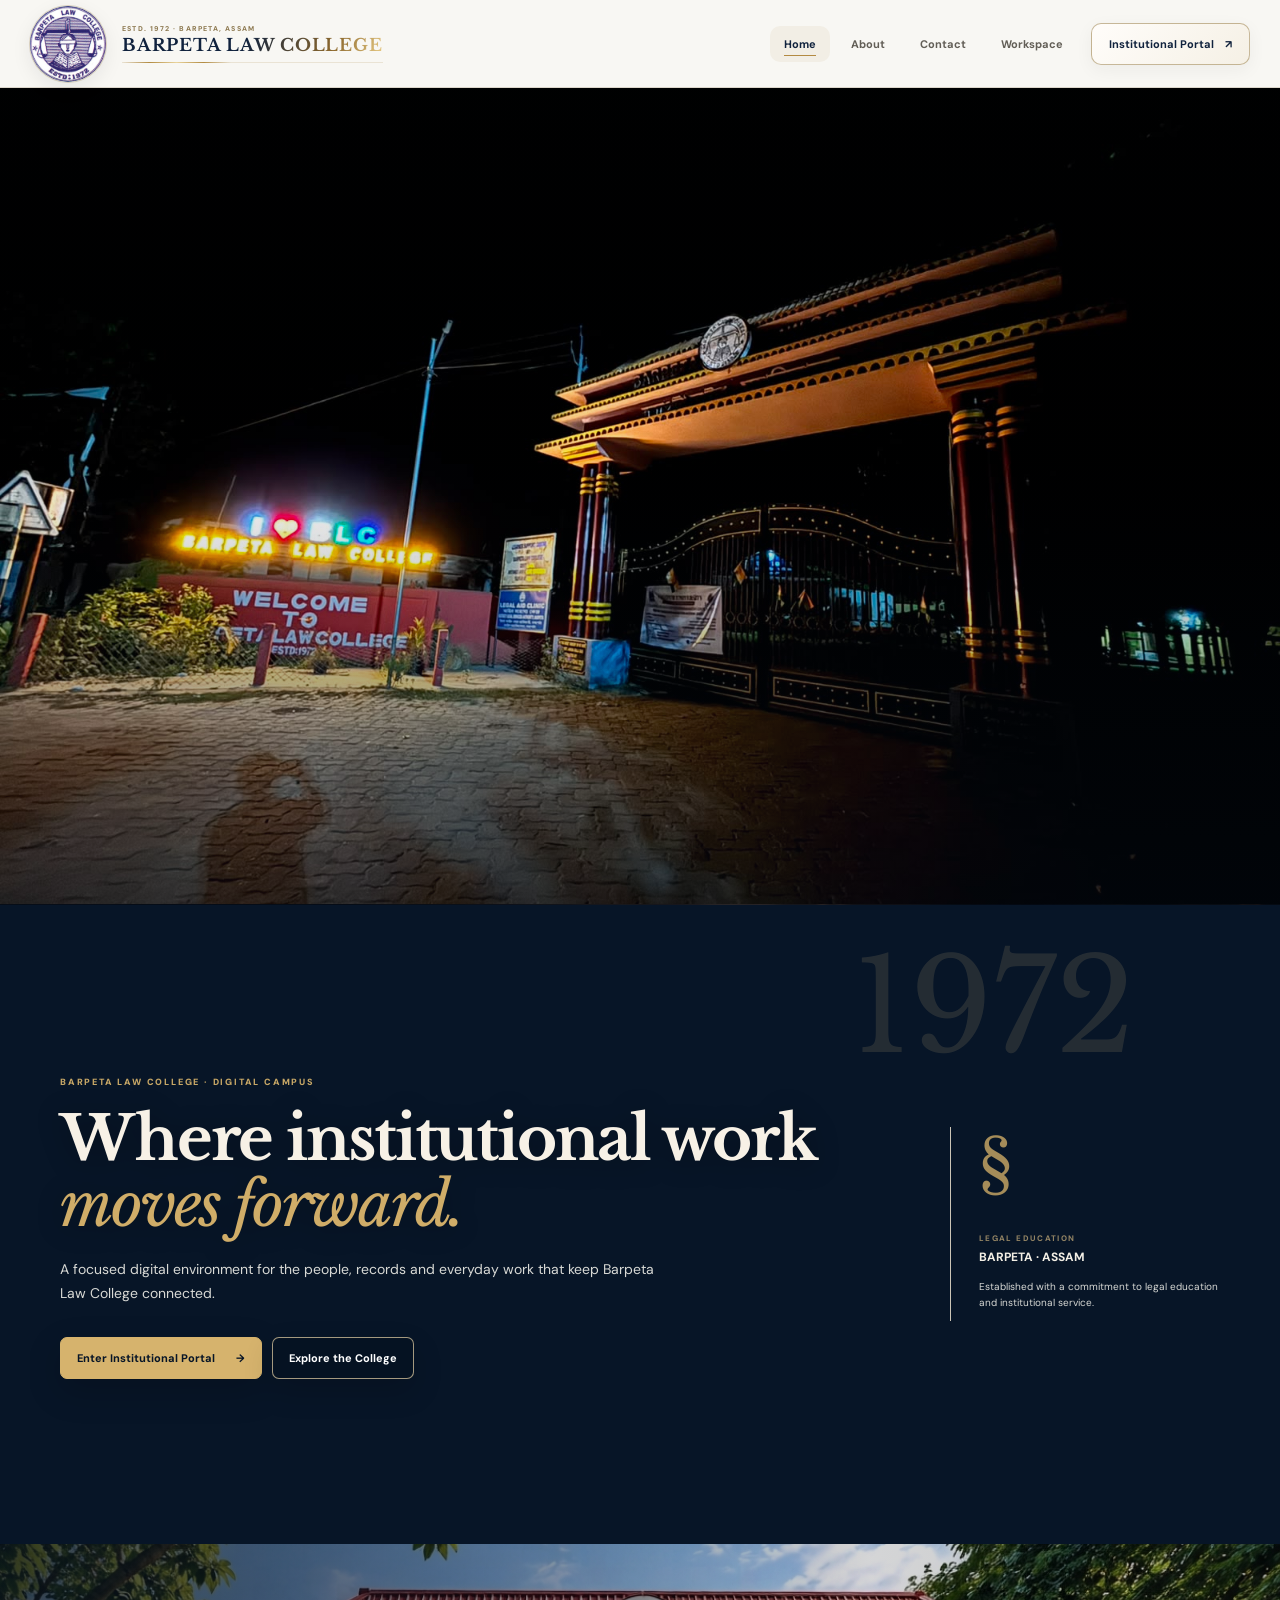
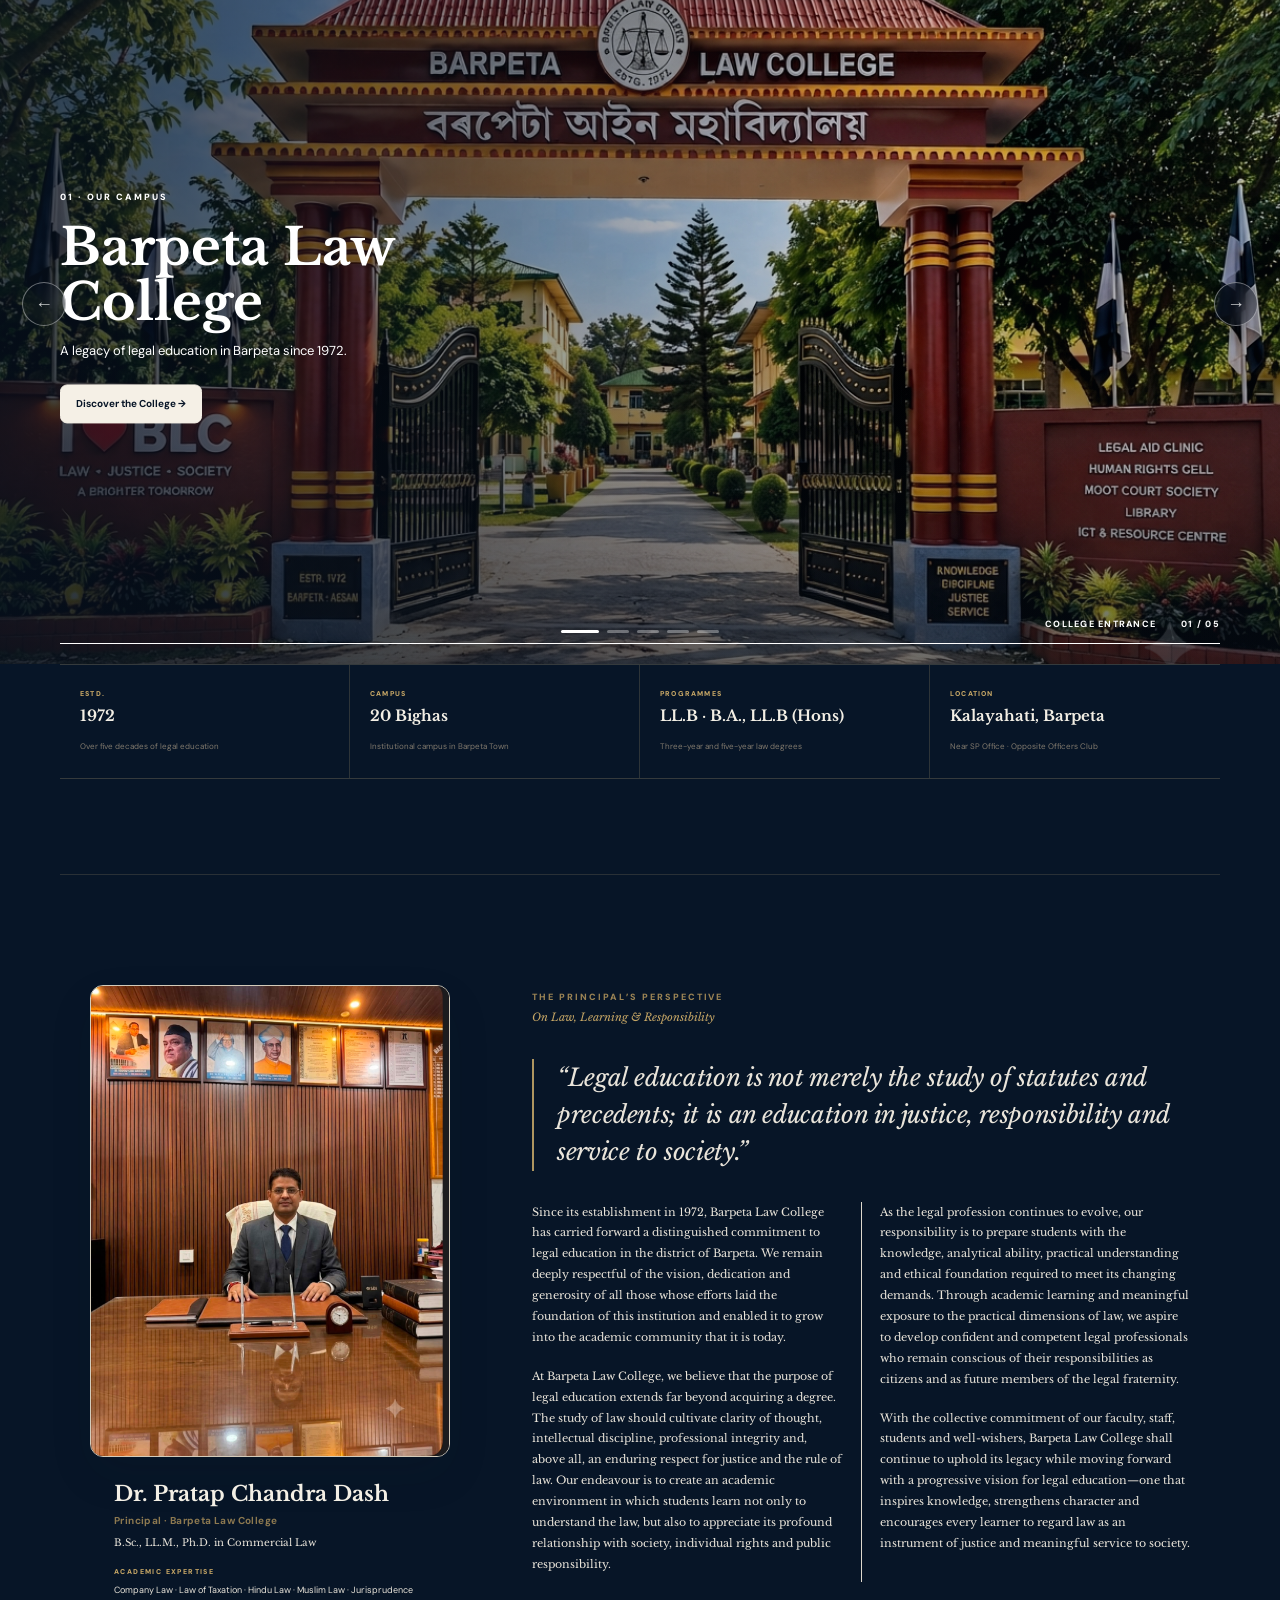
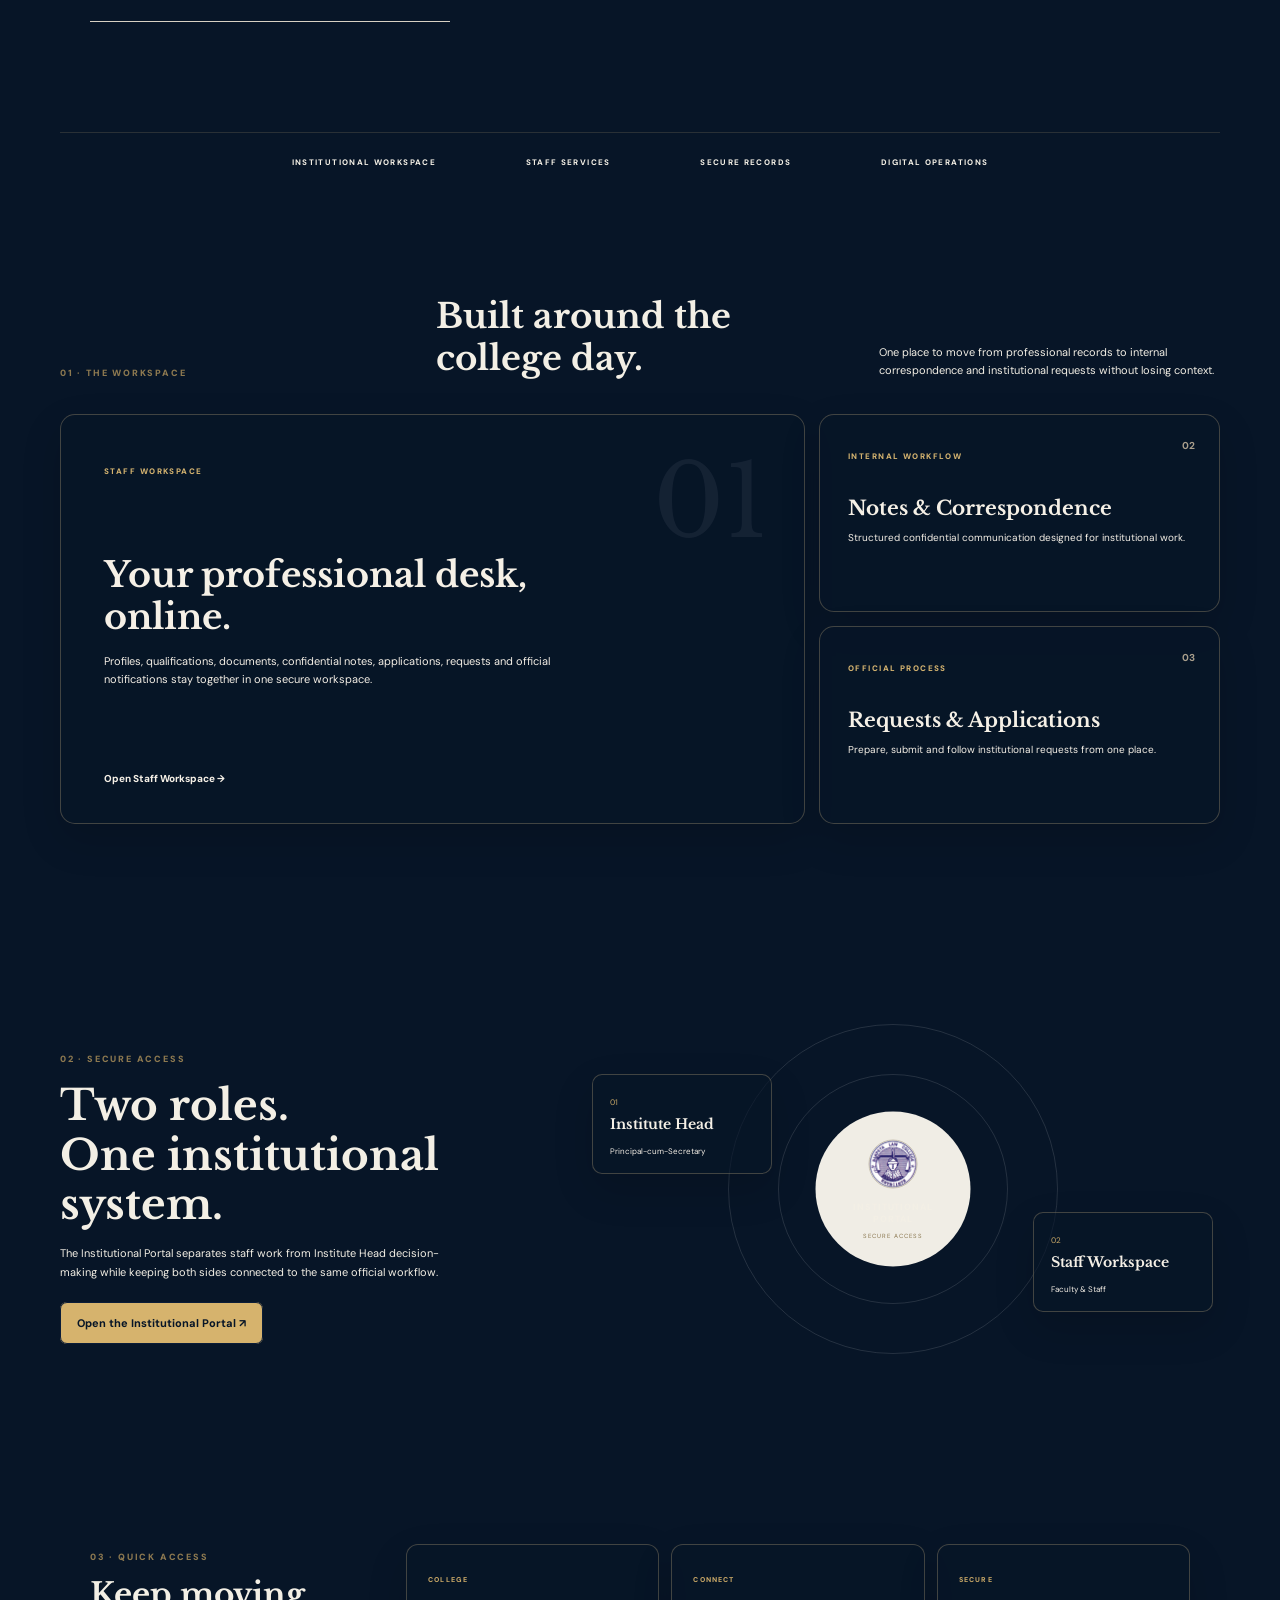
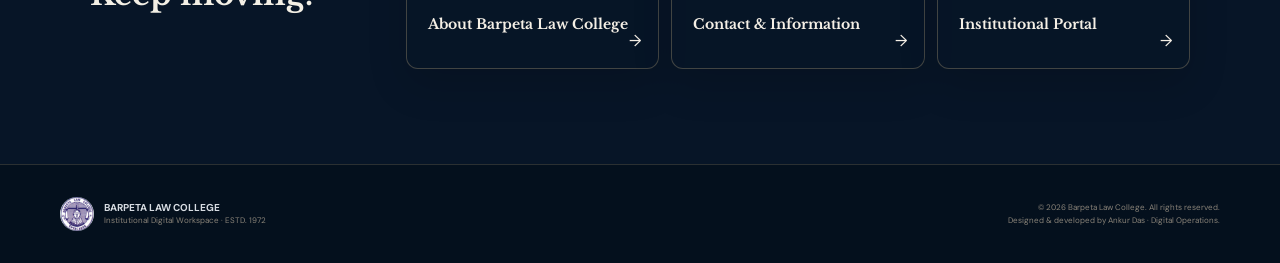
==== commit 3ea1ceaa: "Restore original website copyright on index.html" ====
--- a/index.html
+++ b/index.html
@@ -1,7 +1,4 @@
 <!doctype html><html lang="en"><head><meta charset="utf-8"><meta name="viewport" content="width=device-width,initial-scale=1"><meta name="description" content="Barpeta Law College — official institutional digital workspace."><title>Barpeta Law College | Institutional Digital Workspace</title><link rel="icon" href="assets/barpeta-law-college-logo.jpg"><link rel="preconnect" href="https://fonts.googleapis.com"><link rel="preconnect" href="https://fonts.gstatic.com" crossorigin><link href="https://fonts.googleapis.com/css2?family=DM+Sans:wght@400;500;600;700;800&family=Libre+Baskerville:wght@400;700&display=swap" rel="stylesheet"><link rel="stylesheet" href="home-2026.css?v=20260920premium1"></head><body class="home-page"><header class="site-head"><a class="home-brand" href="index.html"><img src="assets/barpeta-law-college-logo.jpg" alt="Barpeta Law College logo"><span class="brand-wordmark"><small>ESTD. 1972 · BARPETA, ASSAM</small><strong class="gold-trace" data-text="BARPETA LAW COLLEGE">BARPETA LAW COLLEGE</strong><i class="brand-trace" aria-hidden="true"></i></span></a><button class="nav-toggle" aria-label="Menu">☰</button><nav><a class="active" href="index.html">Home</a><a href="about.html">About</a><a href="contact.html">Contact</a><a href="workspace.html">Workspace</a><a class="portal-nav" href="portal.html">Institutional Portal <b>↗</b></a></nav></header><main><section class="cinematic-intro" id="cinematicIntro" aria-label="Barpeta Law College cinematic introduction"><video class="cinematic-intro-video" autoplay muted playsinline preload="auto" poster="assets/blc-campus-5.jpeg"><source src="assets/blc-home-cinematic-intro.mp4" type="video/mp4"></video><div class="cinematic-intro-shade" aria-hidden="true"></div><div class="cinematic-intro-title"><span>ESTD. 1972 · BARPETA, ASSAM</span><h1>BARPETA LAW COLLEGE</h1><i aria-hidden="true"></i></div><a class="cinematic-intro-scroll" href="#homeStory"><span>SCROLL TO DISCOVER</span><b>↓</b></a></section><div id="homeStory"></div><section class="home-hero"><div class="hero-no">1972</div><div class="hero-copy"><span class="eyebrow">BARPETA LAW COLLEGE · DIGITAL CAMPUS</span><h1>Where institutional work<br><em>moves forward.</em></h1><p>A focused digital environment for the people, records and everyday work that keep Barpeta Law College connected.</p><div class="hero-actions"><a href="portal.html">Enter Institutional Portal <b>→</b></a><a href="about.html">Explore the College</a></div></div><div class="hero-side"><div class="law-symbol">§</div><span>LEGAL EDUCATION</span><strong>BARPETA · ASSAM</strong><p>Established with a commitment to legal education and institutional service.</p></div></section><section class="campus-cinema" id="campus"><div class="campus-cinema-copy"><span>01 · OUR CAMPUS</span><h2>Barpeta Law College</h2><p>A legacy of legal education in Barpeta since 1972.</p><a href="about.html">Discover the College →</a></div><div class="campus-cinema-stage"><img class="cinema-slide active" src="assets/blc-campus-1.png" alt="Barpeta Law College campus"><img class="cinema-slide" src="assets/blc-campus-2.jpeg" alt="Barpeta Law College campus"><img class="cinema-slide" src="assets/blc-campus-3.jpeg" alt="Barpeta Law College entrance"><img class="cinema-slide" src="assets/blc-campus-4.jpeg" alt="Barpeta Law College grounds"><img class="cinema-slide" src="assets/blc-campus-5.jpeg" alt="Barpeta Law College campus"><div class="cinema-overlay"></div><button class="cinema-nav cinema-prev" id="cinemaPrev" aria-label="Previous campus photo">←</button><button class="cinema-nav cinema-next" id="cinemaNext" aria-label="Next campus photo">→</button><div class="cinema-dots" id="cinemaDots" aria-label="Choose campus photo"></div><div class="cinema-caption"><span id="cinemaLabel">ACADEMIC BLOCK</span><b id="cinemaCount">01 / 05</b></div><div class="cinema-progress"><i id="cinemaProgress"></i></div></div></section><section class="campus-facts"><article><small>ESTD.</small><strong>1972</strong><span>Over five decades of legal education</span></article><article><small>CAMPUS</small><strong>20 Bighas</strong><span>Institutional campus in Barpeta Town</span></article><article><small>PROGRAMMES</small><strong>LL.B · B.A., LL.B (Hons)</strong><span>Three-year and five-year law degrees</span></article><article><small>LOCATION</small><strong>Kalayahati, Barpeta</strong><span>Near SP Office · Opposite Officers Club</span></article></section><section class="principal-feature"><div class="principal-profile"><div class="principal-photo"><img src="assets/principal-pratap-chandra-dash.jpeg" alt="Dr. Pratap Chandra Dash, Principal, Barpeta Law College"></div><div class="principal-identity"><h3>Dr. Pratap Chandra Dash</h3><span>Principal · Barpeta Law College</span><p>B.Sc., LL.M., Ph.D. in Commercial Law</p><small>ACADEMIC EXPERTISE</small><p class="expertise">Company Law · Law of Taxation · Hindu Law · Muslim Law · Jurisprudence</p></div></div><div class="principal-message"><span class="principal-kicker">THE PRINCIPAL’S PERSPECTIVE</span><small class="principal-sub">On Law, Learning &amp; Responsibility</small><blockquote>“Legal education is not merely the study of statutes and precedents; it is an education in justice, responsibility and service to society.”</blockquote><div class="principal-copy"><p>Since its establishment in 1972, Barpeta Law College has carried forward a distinguished commitment to legal education in the district of Barpeta. We remain deeply respectful of the vision, dedication and generosity of all those whose efforts laid the foundation of this institution and enabled it to grow into the academic community that it is today.</p><p>At Barpeta Law College, we believe that the purpose of legal education extends far beyond acquiring a degree. The study of law should cultivate clarity of thought, intellectual discipline, professional integrity and, above all, an enduring respect for justice and the rule of law. Our endeavour is to create an academic environment in which students learn not only to understand the law, but also to appreciate its profound relationship with society, individual rights and public responsibility.</p><p>As the legal profession continues to evolve, our responsibility is to prepare students with the knowledge, analytical ability, practical understanding and ethical foundation required to meet its changing demands. Through academic learning and meaningful exposure to the practical dimensions of law, we aspire to develop confident and competent legal professionals who remain conscious of their responsibilities as citizens and as future members of the legal fraternity.</p><p>With the collective commitment of our faculty, staff, students and well-wishers, Barpeta Law College shall continue to uphold its legacy while moving forward with a progressive vision for legal education—one that inspires knowledge, strengthens character and encourages every learner to regard law as an instrument of justice and meaningful service to society.</p></div></div></section><section class="campus-strip"><span>INSTITUTIONAL WORKSPACE</span><span>STAFF SERVICES</span><span>SECURE RECORDS</span><span>DIGITAL OPERATIONS</span></section><section class="workspace" id="workspace"><div class="section-title"><span>01 · THE WORKSPACE</span><h2>Built around the college day.</h2><p>One place to move from professional records to internal correspondence and institutional requests without losing context.</p></div><div class="workspace-grid"><article class="feature-large"><span>STAFF WORKSPACE</span><h3>Your professional desk,<br>online.</h3><p>Profiles, qualifications, documents, confidential notes, applications, requests and official notifications stay together in one secure workspace.</p><a href="staff.html">Open Staff Workspace →</a><div class="feature-index">01</div></article><div class="feature-stack"><article><span>INTERNAL WORKFLOW</span><h3>Notes & Correspondence</h3><p>Structured confidential communication designed for institutional work.</p><b>02</b></article><article><span>OFFICIAL PROCESS</span><h3>Requests & Applications</h3><p>Prepare, submit and follow institutional requests from one place.</p><b>03</b></article></div></div></section><section class="portal-invite"><div class="invite-copy"><span>02 · SECURE ACCESS</span><h2>Two roles.<br>One institutional system.</h2><p>The Institutional Portal separates staff work from Institute Head decision-making while keeping both sides connected to the same official workflow.</p><a href="portal.html">Open the Institutional Portal <b>↗</b></a></div><div class="invite-visual"><div class="orbit one"></div><div class="orbit two"></div><div class="invite-center"><img src="assets/barpeta-law-college-logo.jpg" alt="Barpeta Law College"><strong>INSTITUTIONAL<br>PORTAL</strong><span>SECURE ACCESS</span></div><div class="role role-a"><small>01</small><b>Institute Head</b><span>Principal-cum-Secretary</span></div><div class="role role-b"><small>02</small><b>Staff Workspace</b><span>Faculty & Staff</span></div></div></section><section class="quick"><div><span>03 · QUICK ACCESS</span><h2>Keep moving.</h2></div><a href="about.html"><small>COLLEGE</small><b>About Barpeta Law College</b><i>→</i></a><a href="contact.html"><small>CONNECT</small><b>Contact & Information</b><i>→</i></a><a href="portal.html"><small>SECURE</small><b>Institutional Portal</b><i>→</i></a></section></main><footer><div><img src="assets/barpeta-law-college-logo.jpg" alt=""><span><b>BARPETA LAW COLLEGE</b><small>Institutional Digital Workspace · ESTD. 1972</small></span></div><p>© 2026 Barpeta Law College. All rights reserved.<br>Designed &amp; developed by Ankur Das · Digital Operations.</p></footer><script>document.querySelector('.nav-toggle').onclick=()=>document.querySelector('.site-head nav').classList.toggle('show');const slides=[...document.querySelectorAll('.cinema-slide')],labels=['COLLEGE ENTRANCE','SUNSET ON CAMPUS','FACULTY & STAFF','BLUE-HOUR CAMPUS','BLC AFTER DARK'],dots=document.getElementById('cinemaDots');let si=0,timer,touchX=0;slides.forEach((_,i)=>{const b=document.createElement('button');b.type='button';b.setAttribute('aria-label','Show campus photo '+(i+1));b.onclick=()=>{showSlide(i);restart()};dots.appendChild(b)});function showSlide(n){si=(n+slides.length)%slides.length;slides.forEach((s,i)=>s.classList.toggle('active',i===si));[...dots.children].forEach((d,i)=>d.classList.toggle('active',i===si));document.getElementById('cinemaCount').textContent=String(si+1).padStart(2,'0')+' / '+String(slides.length).padStart(2,'0');document.getElementById('cinemaLabel').textContent=labels[si];const p=document.getElementById('cinemaProgress');p.style.animation='none';void p.offsetWidth;p.style.animation='cinemaTimer 20s linear forwards'}function restart(){clearInterval(timer);timer=setInterval(()=>showSlide(si+1),20000)}document.getElementById('cinemaPrev').onclick=()=>{showSlide(si-1);restart()};document.getElementById('cinemaNext').onclick=()=>{showSlide(si+1);restart()};const stage=document.querySelector('.campus-cinema-stage');stage.addEventListener('touchstart',e=>touchX=e.changedTouches[0].clientX,{passive:true});stage.addEventListener('touchend',e=>{const dx=e.changedTouches[0].clientX-touchX;if(Math.abs(dx)>45){showSlide(si+(dx<0?1:-1));restart()}},{passive:true});showSlide(0);restart();</script><script>
 (()=>{const v=document.querySelector('.cinematic-intro-video'),s=document.querySelector('.cinematic-intro');if(!v||!s)return;const reveal=()=>{const d=v.duration||10,t=v.currentTime||0;s.classList.toggle('intro-reveal',t>Math.max(2.4,d*.42));if(d&&t>=d-.12){s.classList.add('intro-ended');v.pause();}};v.addEventListener('timeupdate',reveal);v.addEventListener('ended',()=>s.classList.add('intro-ended'));v.play().catch(()=>s.classList.add('intro-reveal'));})();
-</script><div class="site-premium-copyright" aria-label="Website credit"><span>© 2026 BARPETA LAW COLLEGE</span><i></i><small>Designed &amp; developed by <strong>Ankur Das</strong></small><em>BLC DIGITAL SUPPORT</em></div>
-<style>
-.site-premium-copyright{position:relative;z-index:20;min-height:64px;display:flex;align-items:center;justify-content:center;gap:18px;flex-wrap:wrap;padding:16px 24px;border-top:1px solid rgba(211,164,77,.32);background:linear-gradient(180deg,#04131e,#020b12);text-align:center;font-family:"DM Sans",Arial,sans-serif}.site-premium-copyright>span{font-size:6px;font-weight:600;letter-spacing:.22em;color:#78868d}.site-premium-copyright>i{width:38px;height:1px;background:linear-gradient(90deg,transparent,#d4a64e,transparent)}.site-premium-copyright small{font-size:7px;font-weight:500;letter-spacing:.12em;color:#8e999e}.site-premium-copyright strong{font-family:"Libre Baskerville",Georgia,serif;font-size:10px;font-weight:400;background:linear-gradient(100deg,#8c641f,#d7aa52,#fff0b4,#c79335,#efd58c,#8c641f);background-size:230% 100%;-webkit-background-clip:text;background-clip:text;color:transparent;animation:siteCreditGold 4.5s linear infinite}.site-premium-copyright em{font-size:6px;font-weight:600;font-style:normal;letter-spacing:.22em;color:#b38c49}@keyframes siteCreditGold{0%{background-position:180% 50%}100%{background-position:-50% 50%}}@media(max-width:600px){.site-premium-copyright{gap:9px}.site-premium-copyright>i{display:none}.site-premium-copyright>span,.site-premium-copyright small,.site-premium-copyright em{width:100%}}
-</style>
+</script>
 </body></html>
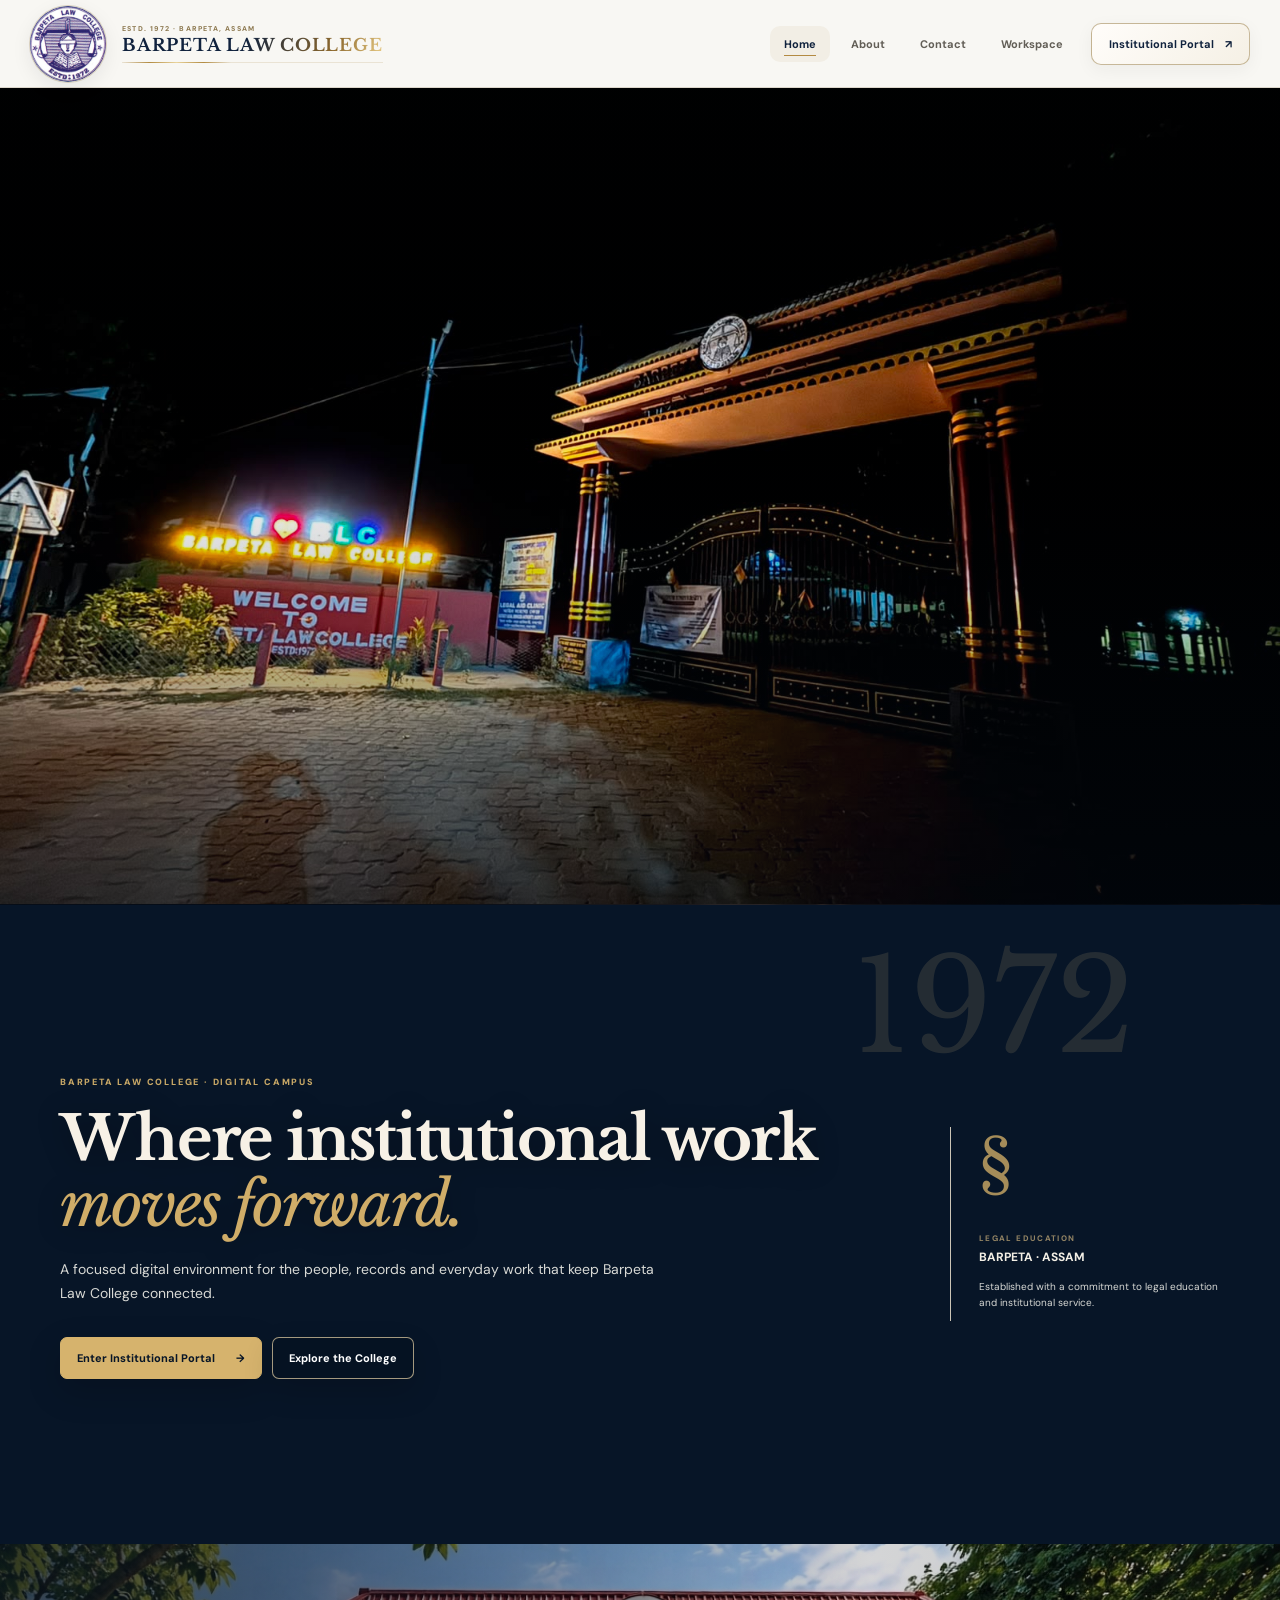
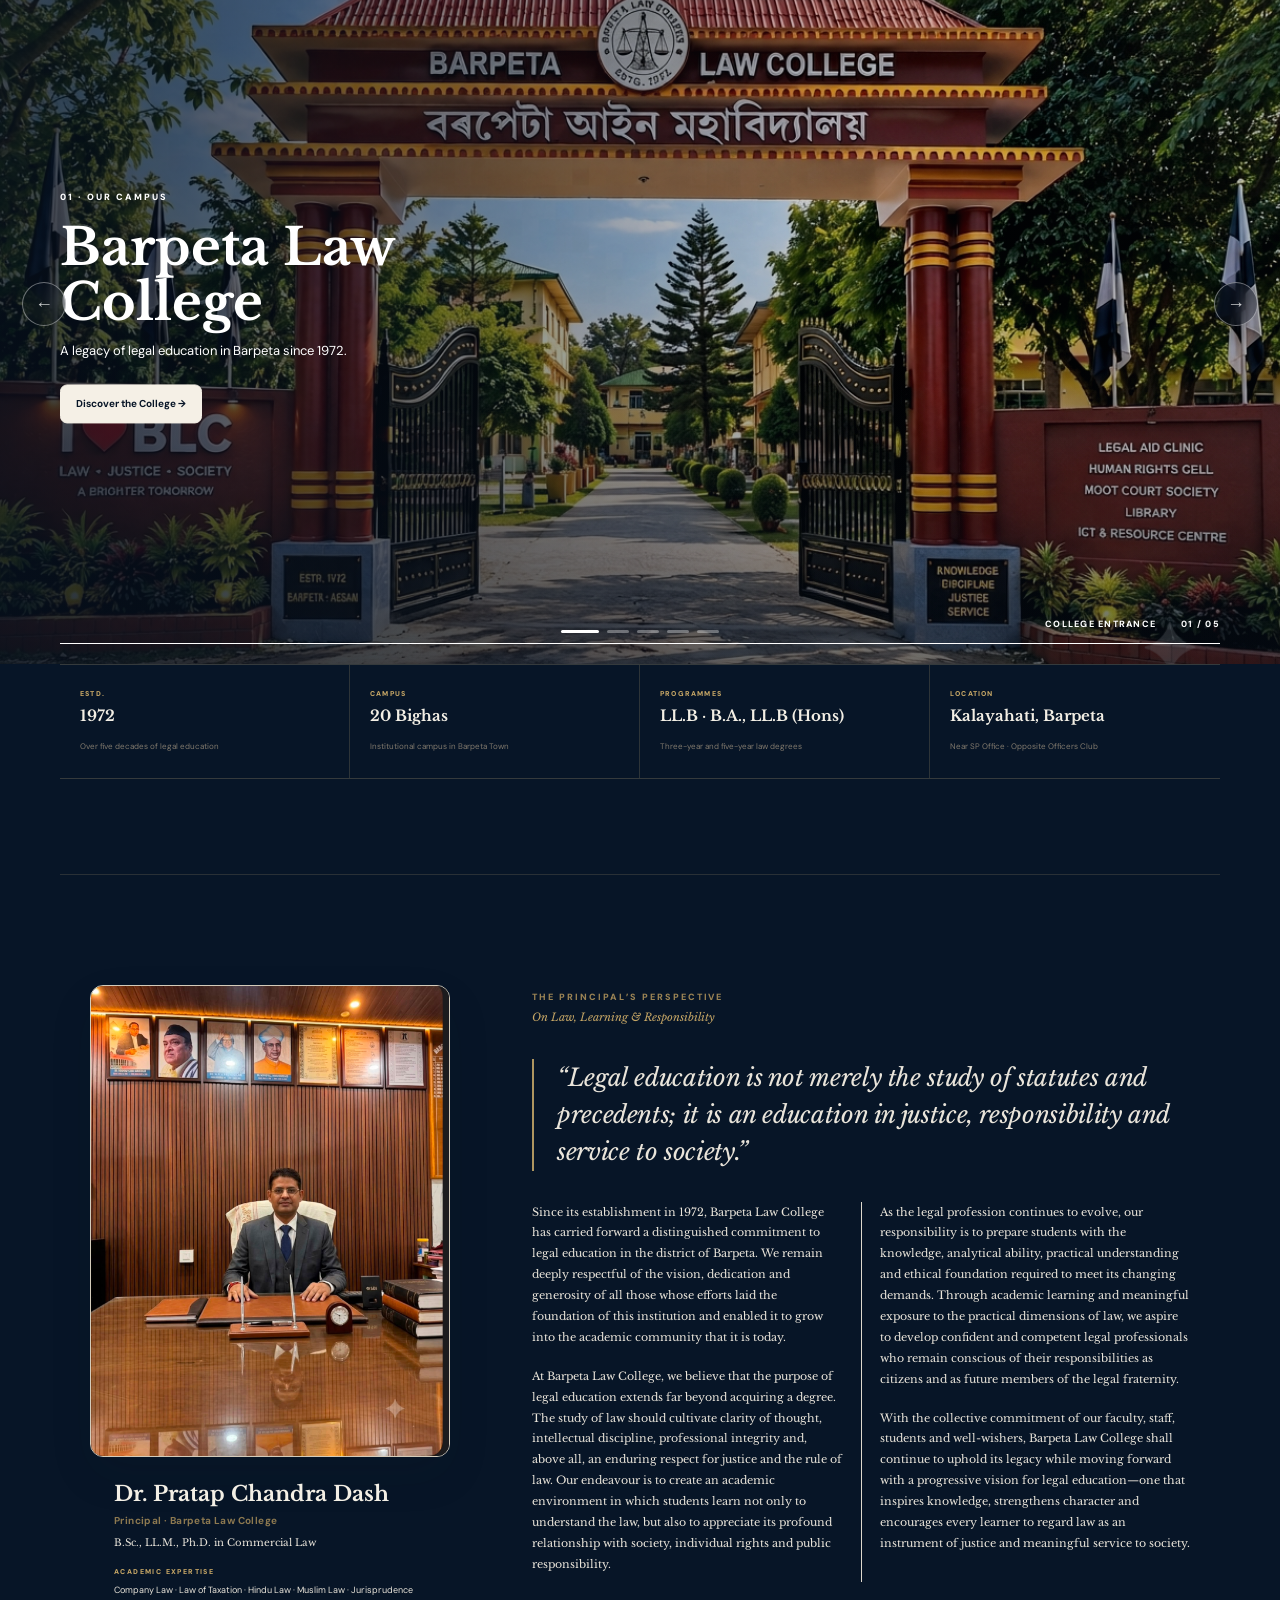
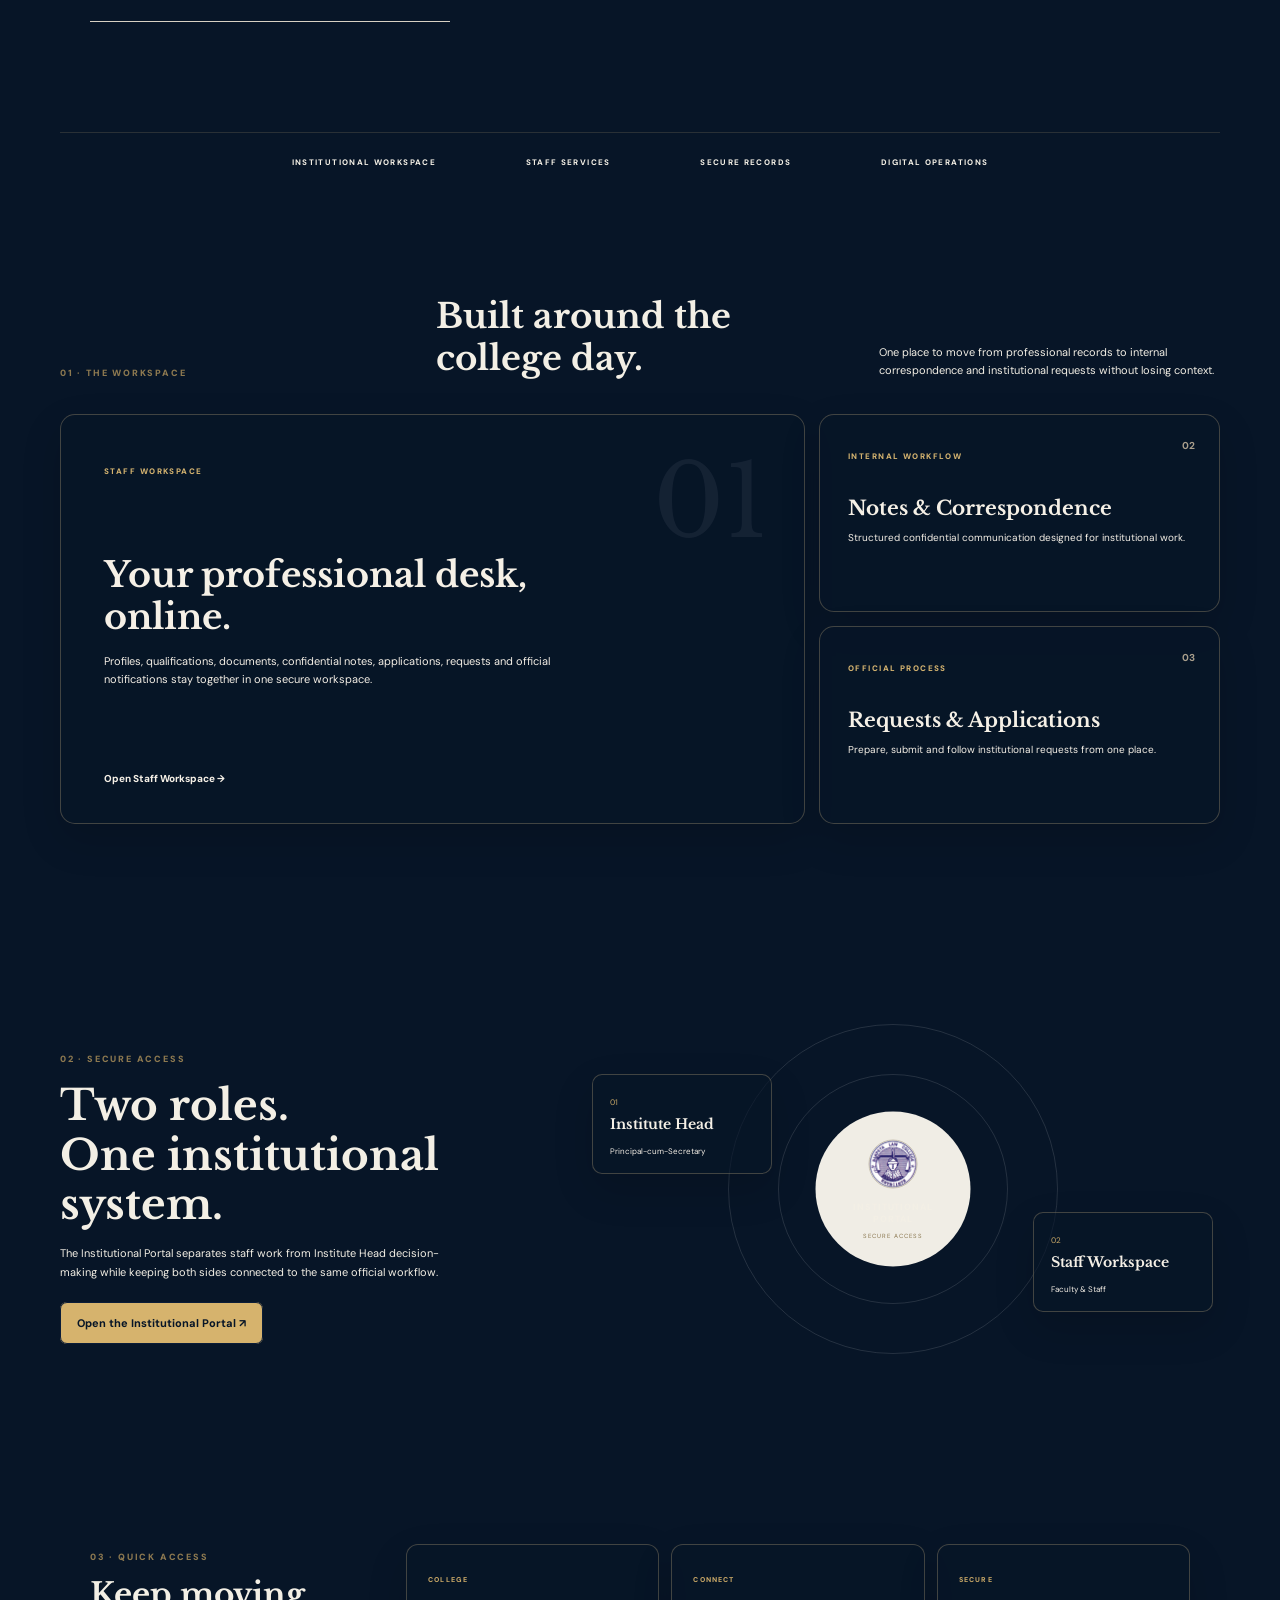
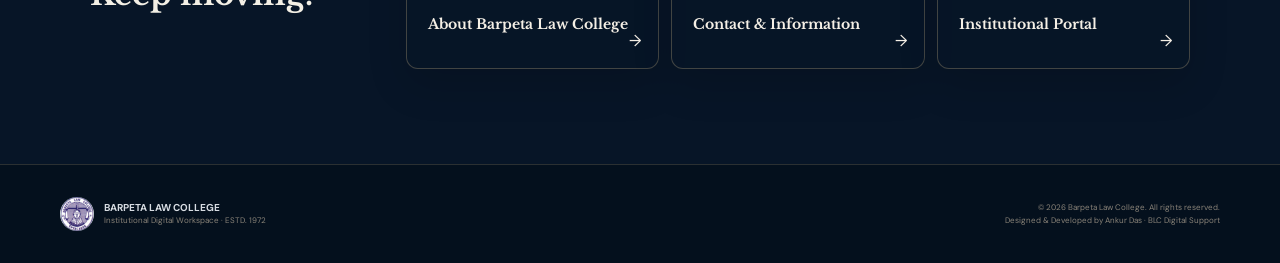
==== commit dffedd40: "Standardize institutional developer credit" ====
--- a/index.html
+++ b/index.html
@@ -1,4 +1,4 @@
-<!doctype html><html lang="en"><head><meta charset="utf-8"><meta name="viewport" content="width=device-width,initial-scale=1"><meta name="description" content="Barpeta Law College — official institutional digital workspace."><title>Barpeta Law College | Institutional Digital Workspace</title><link rel="icon" href="assets/barpeta-law-college-logo.jpg"><link rel="preconnect" href="https://fonts.googleapis.com"><link rel="preconnect" href="https://fonts.gstatic.com" crossorigin><link href="https://fonts.googleapis.com/css2?family=DM+Sans:wght@400;500;600;700;800&family=Libre+Baskerville:wght@400;700&display=swap" rel="stylesheet"><link rel="stylesheet" href="home-2026.css?v=20260920premium1"></head><body class="home-page"><header class="site-head"><a class="home-brand" href="index.html"><img src="assets/barpeta-law-college-logo.jpg" alt="Barpeta Law College logo"><span class="brand-wordmark"><small>ESTD. 1972 · BARPETA, ASSAM</small><strong class="gold-trace" data-text="BARPETA LAW COLLEGE">BARPETA LAW COLLEGE</strong><i class="brand-trace" aria-hidden="true"></i></span></a><button class="nav-toggle" aria-label="Menu">☰</button><nav><a class="active" href="index.html">Home</a><a href="about.html">About</a><a href="contact.html">Contact</a><a href="workspace.html">Workspace</a><a class="portal-nav" href="portal.html">Institutional Portal <b>↗</b></a></nav></header><main><section class="cinematic-intro" id="cinematicIntro" aria-label="Barpeta Law College cinematic introduction"><video class="cinematic-intro-video" autoplay muted playsinline preload="auto" poster="assets/blc-campus-5.jpeg"><source src="assets/blc-home-cinematic-intro.mp4" type="video/mp4"></video><div class="cinematic-intro-shade" aria-hidden="true"></div><div class="cinematic-intro-title"><span>ESTD. 1972 · BARPETA, ASSAM</span><h1>BARPETA LAW COLLEGE</h1><i aria-hidden="true"></i></div><a class="cinematic-intro-scroll" href="#homeStory"><span>SCROLL TO DISCOVER</span><b>↓</b></a></section><div id="homeStory"></div><section class="home-hero"><div class="hero-no">1972</div><div class="hero-copy"><span class="eyebrow">BARPETA LAW COLLEGE · DIGITAL CAMPUS</span><h1>Where institutional work<br><em>moves forward.</em></h1><p>A focused digital environment for the people, records and everyday work that keep Barpeta Law College connected.</p><div class="hero-actions"><a href="portal.html">Enter Institutional Portal <b>→</b></a><a href="about.html">Explore the College</a></div></div><div class="hero-side"><div class="law-symbol">§</div><span>LEGAL EDUCATION</span><strong>BARPETA · ASSAM</strong><p>Established with a commitment to legal education and institutional service.</p></div></section><section class="campus-cinema" id="campus"><div class="campus-cinema-copy"><span>01 · OUR CAMPUS</span><h2>Barpeta Law College</h2><p>A legacy of legal education in Barpeta since 1972.</p><a href="about.html">Discover the College →</a></div><div class="campus-cinema-stage"><img class="cinema-slide active" src="assets/blc-campus-1.png" alt="Barpeta Law College campus"><img class="cinema-slide" src="assets/blc-campus-2.jpeg" alt="Barpeta Law College campus"><img class="cinema-slide" src="assets/blc-campus-3.jpeg" alt="Barpeta Law College entrance"><img class="cinema-slide" src="assets/blc-campus-4.jpeg" alt="Barpeta Law College grounds"><img class="cinema-slide" src="assets/blc-campus-5.jpeg" alt="Barpeta Law College campus"><div class="cinema-overlay"></div><button class="cinema-nav cinema-prev" id="cinemaPrev" aria-label="Previous campus photo">←</button><button class="cinema-nav cinema-next" id="cinemaNext" aria-label="Next campus photo">→</button><div class="cinema-dots" id="cinemaDots" aria-label="Choose campus photo"></div><div class="cinema-caption"><span id="cinemaLabel">ACADEMIC BLOCK</span><b id="cinemaCount">01 / 05</b></div><div class="cinema-progress"><i id="cinemaProgress"></i></div></div></section><section class="campus-facts"><article><small>ESTD.</small><strong>1972</strong><span>Over five decades of legal education</span></article><article><small>CAMPUS</small><strong>20 Bighas</strong><span>Institutional campus in Barpeta Town</span></article><article><small>PROGRAMMES</small><strong>LL.B · B.A., LL.B (Hons)</strong><span>Three-year and five-year law degrees</span></article><article><small>LOCATION</small><strong>Kalayahati, Barpeta</strong><span>Near SP Office · Opposite Officers Club</span></article></section><section class="principal-feature"><div class="principal-profile"><div class="principal-photo"><img src="assets/principal-pratap-chandra-dash.jpeg" alt="Dr. Pratap Chandra Dash, Principal, Barpeta Law College"></div><div class="principal-identity"><h3>Dr. Pratap Chandra Dash</h3><span>Principal · Barpeta Law College</span><p>B.Sc., LL.M., Ph.D. in Commercial Law</p><small>ACADEMIC EXPERTISE</small><p class="expertise">Company Law · Law of Taxation · Hindu Law · Muslim Law · Jurisprudence</p></div></div><div class="principal-message"><span class="principal-kicker">THE PRINCIPAL’S PERSPECTIVE</span><small class="principal-sub">On Law, Learning &amp; Responsibility</small><blockquote>“Legal education is not merely the study of statutes and precedents; it is an education in justice, responsibility and service to society.”</blockquote><div class="principal-copy"><p>Since its establishment in 1972, Barpeta Law College has carried forward a distinguished commitment to legal education in the district of Barpeta. We remain deeply respectful of the vision, dedication and generosity of all those whose efforts laid the foundation of this institution and enabled it to grow into the academic community that it is today.</p><p>At Barpeta Law College, we believe that the purpose of legal education extends far beyond acquiring a degree. The study of law should cultivate clarity of thought, intellectual discipline, professional integrity and, above all, an enduring respect for justice and the rule of law. Our endeavour is to create an academic environment in which students learn not only to understand the law, but also to appreciate its profound relationship with society, individual rights and public responsibility.</p><p>As the legal profession continues to evolve, our responsibility is to prepare students with the knowledge, analytical ability, practical understanding and ethical foundation required to meet its changing demands. Through academic learning and meaningful exposure to the practical dimensions of law, we aspire to develop confident and competent legal professionals who remain conscious of their responsibilities as citizens and as future members of the legal fraternity.</p><p>With the collective commitment of our faculty, staff, students and well-wishers, Barpeta Law College shall continue to uphold its legacy while moving forward with a progressive vision for legal education—one that inspires knowledge, strengthens character and encourages every learner to regard law as an instrument of justice and meaningful service to society.</p></div></div></section><section class="campus-strip"><span>INSTITUTIONAL WORKSPACE</span><span>STAFF SERVICES</span><span>SECURE RECORDS</span><span>DIGITAL OPERATIONS</span></section><section class="workspace" id="workspace"><div class="section-title"><span>01 · THE WORKSPACE</span><h2>Built around the college day.</h2><p>One place to move from professional records to internal correspondence and institutional requests without losing context.</p></div><div class="workspace-grid"><article class="feature-large"><span>STAFF WORKSPACE</span><h3>Your professional desk,<br>online.</h3><p>Profiles, qualifications, documents, confidential notes, applications, requests and official notifications stay together in one secure workspace.</p><a href="staff.html">Open Staff Workspace →</a><div class="feature-index">01</div></article><div class="feature-stack"><article><span>INTERNAL WORKFLOW</span><h3>Notes & Correspondence</h3><p>Structured confidential communication designed for institutional work.</p><b>02</b></article><article><span>OFFICIAL PROCESS</span><h3>Requests & Applications</h3><p>Prepare, submit and follow institutional requests from one place.</p><b>03</b></article></div></div></section><section class="portal-invite"><div class="invite-copy"><span>02 · SECURE ACCESS</span><h2>Two roles.<br>One institutional system.</h2><p>The Institutional Portal separates staff work from Institute Head decision-making while keeping both sides connected to the same official workflow.</p><a href="portal.html">Open the Institutional Portal <b>↗</b></a></div><div class="invite-visual"><div class="orbit one"></div><div class="orbit two"></div><div class="invite-center"><img src="assets/barpeta-law-college-logo.jpg" alt="Barpeta Law College"><strong>INSTITUTIONAL<br>PORTAL</strong><span>SECURE ACCESS</span></div><div class="role role-a"><small>01</small><b>Institute Head</b><span>Principal-cum-Secretary</span></div><div class="role role-b"><small>02</small><b>Staff Workspace</b><span>Faculty & Staff</span></div></div></section><section class="quick"><div><span>03 · QUICK ACCESS</span><h2>Keep moving.</h2></div><a href="about.html"><small>COLLEGE</small><b>About Barpeta Law College</b><i>→</i></a><a href="contact.html"><small>CONNECT</small><b>Contact & Information</b><i>→</i></a><a href="portal.html"><small>SECURE</small><b>Institutional Portal</b><i>→</i></a></section></main><footer><div><img src="assets/barpeta-law-college-logo.jpg" alt=""><span><b>BARPETA LAW COLLEGE</b><small>Institutional Digital Workspace · ESTD. 1972</small></span></div><p>© 2026 Barpeta Law College. All rights reserved.<br>Designed &amp; developed by Ankur Das · Digital Operations.</p></footer><script>document.querySelector('.nav-toggle').onclick=()=>document.querySelector('.site-head nav').classList.toggle('show');const slides=[...document.querySelectorAll('.cinema-slide')],labels=['COLLEGE ENTRANCE','SUNSET ON CAMPUS','FACULTY & STAFF','BLUE-HOUR CAMPUS','BLC AFTER DARK'],dots=document.getElementById('cinemaDots');let si=0,timer,touchX=0;slides.forEach((_,i)=>{const b=document.createElement('button');b.type='button';b.setAttribute('aria-label','Show campus photo '+(i+1));b.onclick=()=>{showSlide(i);restart()};dots.appendChild(b)});function showSlide(n){si=(n+slides.length)%slides.length;slides.forEach((s,i)=>s.classList.toggle('active',i===si));[...dots.children].forEach((d,i)=>d.classList.toggle('active',i===si));document.getElementById('cinemaCount').textContent=String(si+1).padStart(2,'0')+' / '+String(slides.length).padStart(2,'0');document.getElementById('cinemaLabel').textContent=labels[si];const p=document.getElementById('cinemaProgress');p.style.animation='none';void p.offsetWidth;p.style.animation='cinemaTimer 20s linear forwards'}function restart(){clearInterval(timer);timer=setInterval(()=>showSlide(si+1),20000)}document.getElementById('cinemaPrev').onclick=()=>{showSlide(si-1);restart()};document.getElementById('cinemaNext').onclick=()=>{showSlide(si+1);restart()};const stage=document.querySelector('.campus-cinema-stage');stage.addEventListener('touchstart',e=>touchX=e.changedTouches[0].clientX,{passive:true});stage.addEventListener('touchend',e=>{const dx=e.changedTouches[0].clientX-touchX;if(Math.abs(dx)>45){showSlide(si+(dx<0?1:-1));restart()}},{passive:true});showSlide(0);restart();</script><script>
+<!doctype html><html lang="en"><head><meta charset="utf-8"><meta name="viewport" content="width=device-width,initial-scale=1"><meta name="description" content="Barpeta Law College — official institutional digital workspace."><title>Barpeta Law College | Institutional Digital Workspace</title><link rel="icon" href="assets/barpeta-law-college-logo.jpg"><link rel="preconnect" href="https://fonts.googleapis.com"><link rel="preconnect" href="https://fonts.gstatic.com" crossorigin><link href="https://fonts.googleapis.com/css2?family=DM+Sans:wght@400;500;600;700;800&family=Libre+Baskerville:wght@400;700&display=swap" rel="stylesheet"><link rel="stylesheet" href="home-2026.css?v=20260920premium1"></head><body class="home-page"><header class="site-head"><a class="home-brand" href="index.html"><img src="assets/barpeta-law-college-logo.jpg" alt="Barpeta Law College logo"><span class="brand-wordmark"><small>ESTD. 1972 · BARPETA, ASSAM</small><strong class="gold-trace" data-text="BARPETA LAW COLLEGE">BARPETA LAW COLLEGE</strong><i class="brand-trace" aria-hidden="true"></i></span></a><button class="nav-toggle" aria-label="Menu">☰</button><nav><a class="active" href="index.html">Home</a><a href="about.html">About</a><a href="contact.html">Contact</a><a href="workspace.html">Workspace</a><a class="portal-nav" href="portal.html">Institutional Portal <b>↗</b></a></nav></header><main><section class="cinematic-intro" id="cinematicIntro" aria-label="Barpeta Law College cinematic introduction"><video class="cinematic-intro-video" autoplay muted playsinline preload="auto" poster="assets/blc-campus-5.jpeg"><source src="assets/blc-home-cinematic-intro.mp4" type="video/mp4"></video><div class="cinematic-intro-shade" aria-hidden="true"></div><div class="cinematic-intro-title"><span>ESTD. 1972 · BARPETA, ASSAM</span><h1>BARPETA LAW COLLEGE</h1><i aria-hidden="true"></i></div><a class="cinematic-intro-scroll" href="#homeStory"><span>SCROLL TO DISCOVER</span><b>↓</b></a></section><div id="homeStory"></div><section class="home-hero"><div class="hero-no">1972</div><div class="hero-copy"><span class="eyebrow">BARPETA LAW COLLEGE · DIGITAL CAMPUS</span><h1>Where institutional work<br><em>moves forward.</em></h1><p>A focused digital environment for the people, records and everyday work that keep Barpeta Law College connected.</p><div class="hero-actions"><a href="portal.html">Enter Institutional Portal <b>→</b></a><a href="about.html">Explore the College</a></div></div><div class="hero-side"><div class="law-symbol">§</div><span>LEGAL EDUCATION</span><strong>BARPETA · ASSAM</strong><p>Established with a commitment to legal education and institutional service.</p></div></section><section class="campus-cinema" id="campus"><div class="campus-cinema-copy"><span>01 · OUR CAMPUS</span><h2>Barpeta Law College</h2><p>A legacy of legal education in Barpeta since 1972.</p><a href="about.html">Discover the College →</a></div><div class="campus-cinema-stage"><img class="cinema-slide active" src="assets/blc-campus-1.png" alt="Barpeta Law College campus"><img class="cinema-slide" src="assets/blc-campus-2.jpeg" alt="Barpeta Law College campus"><img class="cinema-slide" src="assets/blc-campus-3.jpeg" alt="Barpeta Law College entrance"><img class="cinema-slide" src="assets/blc-campus-4.jpeg" alt="Barpeta Law College grounds"><img class="cinema-slide" src="assets/blc-campus-5.jpeg" alt="Barpeta Law College campus"><div class="cinema-overlay"></div><button class="cinema-nav cinema-prev" id="cinemaPrev" aria-label="Previous campus photo">←</button><button class="cinema-nav cinema-next" id="cinemaNext" aria-label="Next campus photo">→</button><div class="cinema-dots" id="cinemaDots" aria-label="Choose campus photo"></div><div class="cinema-caption"><span id="cinemaLabel">ACADEMIC BLOCK</span><b id="cinemaCount">01 / 05</b></div><div class="cinema-progress"><i id="cinemaProgress"></i></div></div></section><section class="campus-facts"><article><small>ESTD.</small><strong>1972</strong><span>Over five decades of legal education</span></article><article><small>CAMPUS</small><strong>20 Bighas</strong><span>Institutional campus in Barpeta Town</span></article><article><small>PROGRAMMES</small><strong>LL.B · B.A., LL.B (Hons)</strong><span>Three-year and five-year law degrees</span></article><article><small>LOCATION</small><strong>Kalayahati, Barpeta</strong><span>Near SP Office · Opposite Officers Club</span></article></section><section class="principal-feature"><div class="principal-profile"><div class="principal-photo"><img src="assets/principal-pratap-chandra-dash.jpeg" alt="Dr. Pratap Chandra Dash, Principal, Barpeta Law College"></div><div class="principal-identity"><h3>Dr. Pratap Chandra Dash</h3><span>Principal · Barpeta Law College</span><p>B.Sc., LL.M., Ph.D. in Commercial Law</p><small>ACADEMIC EXPERTISE</small><p class="expertise">Company Law · Law of Taxation · Hindu Law · Muslim Law · Jurisprudence</p></div></div><div class="principal-message"><span class="principal-kicker">THE PRINCIPAL’S PERSPECTIVE</span><small class="principal-sub">On Law, Learning &amp; Responsibility</small><blockquote>“Legal education is not merely the study of statutes and precedents; it is an education in justice, responsibility and service to society.”</blockquote><div class="principal-copy"><p>Since its establishment in 1972, Barpeta Law College has carried forward a distinguished commitment to legal education in the district of Barpeta. We remain deeply respectful of the vision, dedication and generosity of all those whose efforts laid the foundation of this institution and enabled it to grow into the academic community that it is today.</p><p>At Barpeta Law College, we believe that the purpose of legal education extends far beyond acquiring a degree. The study of law should cultivate clarity of thought, intellectual discipline, professional integrity and, above all, an enduring respect for justice and the rule of law. Our endeavour is to create an academic environment in which students learn not only to understand the law, but also to appreciate its profound relationship with society, individual rights and public responsibility.</p><p>As the legal profession continues to evolve, our responsibility is to prepare students with the knowledge, analytical ability, practical understanding and ethical foundation required to meet its changing demands. Through academic learning and meaningful exposure to the practical dimensions of law, we aspire to develop confident and competent legal professionals who remain conscious of their responsibilities as citizens and as future members of the legal fraternity.</p><p>With the collective commitment of our faculty, staff, students and well-wishers, Barpeta Law College shall continue to uphold its legacy while moving forward with a progressive vision for legal education—one that inspires knowledge, strengthens character and encourages every learner to regard law as an instrument of justice and meaningful service to society.</p></div></div></section><section class="campus-strip"><span>INSTITUTIONAL WORKSPACE</span><span>STAFF SERVICES</span><span>SECURE RECORDS</span><span>DIGITAL OPERATIONS</span></section><section class="workspace" id="workspace"><div class="section-title"><span>01 · THE WORKSPACE</span><h2>Built around the college day.</h2><p>One place to move from professional records to internal correspondence and institutional requests without losing context.</p></div><div class="workspace-grid"><article class="feature-large"><span>STAFF WORKSPACE</span><h3>Your professional desk,<br>online.</h3><p>Profiles, qualifications, documents, confidential notes, applications, requests and official notifications stay together in one secure workspace.</p><a href="staff.html">Open Staff Workspace →</a><div class="feature-index">01</div></article><div class="feature-stack"><article><span>INTERNAL WORKFLOW</span><h3>Notes & Correspondence</h3><p>Structured confidential communication designed for institutional work.</p><b>02</b></article><article><span>OFFICIAL PROCESS</span><h3>Requests & Applications</h3><p>Prepare, submit and follow institutional requests from one place.</p><b>03</b></article></div></div></section><section class="portal-invite"><div class="invite-copy"><span>02 · SECURE ACCESS</span><h2>Two roles.<br>One institutional system.</h2><p>The Institutional Portal separates staff work from Institute Head decision-making while keeping both sides connected to the same official workflow.</p><a href="portal.html">Open the Institutional Portal <b>↗</b></a></div><div class="invite-visual"><div class="orbit one"></div><div class="orbit two"></div><div class="invite-center"><img src="assets/barpeta-law-college-logo.jpg" alt="Barpeta Law College"><strong>INSTITUTIONAL<br>PORTAL</strong><span>SECURE ACCESS</span></div><div class="role role-a"><small>01</small><b>Institute Head</b><span>Principal-cum-Secretary</span></div><div class="role role-b"><small>02</small><b>Staff Workspace</b><span>Faculty & Staff</span></div></div></section><section class="quick"><div><span>03 · QUICK ACCESS</span><h2>Keep moving.</h2></div><a href="about.html"><small>COLLEGE</small><b>About Barpeta Law College</b><i>→</i></a><a href="contact.html"><small>CONNECT</small><b>Contact & Information</b><i>→</i></a><a href="portal.html"><small>SECURE</small><b>Institutional Portal</b><i>→</i></a></section></main><footer><div><img src="assets/barpeta-law-college-logo.jpg" alt=""><span><b>BARPETA LAW COLLEGE</b><small>Institutional Digital Workspace · ESTD. 1972</small></span></div><p>© 2026 Barpeta Law College. All rights reserved.<br>Designed &amp; Developed by Ankur Das · BLC Digital Support</p></footer><script>document.querySelector('.nav-toggle').onclick=()=>document.querySelector('.site-head nav').classList.toggle('show');const slides=[...document.querySelectorAll('.cinema-slide')],labels=['COLLEGE ENTRANCE','SUNSET ON CAMPUS','FACULTY & STAFF','BLUE-HOUR CAMPUS','BLC AFTER DARK'],dots=document.getElementById('cinemaDots');let si=0,timer,touchX=0;slides.forEach((_,i)=>{const b=document.createElement('button');b.type='button';b.setAttribute('aria-label','Show campus photo '+(i+1));b.onclick=()=>{showSlide(i);restart()};dots.appendChild(b)});function showSlide(n){si=(n+slides.length)%slides.length;slides.forEach((s,i)=>s.classList.toggle('active',i===si));[...dots.children].forEach((d,i)=>d.classList.toggle('active',i===si));document.getElementById('cinemaCount').textContent=String(si+1).padStart(2,'0')+' / '+String(slides.length).padStart(2,'0');document.getElementById('cinemaLabel').textContent=labels[si];const p=document.getElementById('cinemaProgress');p.style.animation='none';void p.offsetWidth;p.style.animation='cinemaTimer 20s linear forwards'}function restart(){clearInterval(timer);timer=setInterval(()=>showSlide(si+1),20000)}document.getElementById('cinemaPrev').onclick=()=>{showSlide(si-1);restart()};document.getElementById('cinemaNext').onclick=()=>{showSlide(si+1);restart()};const stage=document.querySelector('.campus-cinema-stage');stage.addEventListener('touchstart',e=>touchX=e.changedTouches[0].clientX,{passive:true});stage.addEventListener('touchend',e=>{const dx=e.changedTouches[0].clientX-touchX;if(Math.abs(dx)>45){showSlide(si+(dx<0?1:-1));restart()}},{passive:true});showSlide(0);restart();</script><script>
 (()=>{const v=document.querySelector('.cinematic-intro-video'),s=document.querySelector('.cinematic-intro');if(!v||!s)return;const reveal=()=>{const d=v.duration||10,t=v.currentTime||0;s.classList.toggle('intro-reveal',t>Math.max(2.4,d*.42));if(d&&t>=d-.12){s.classList.add('intro-ended');v.pause();}};v.addEventListener('timeupdate',reveal);v.addEventListener('ended',()=>s.classList.add('intro-ended'));v.play().catch(()=>s.classList.add('intro-reveal'));})();
 </script>
 </body></html>
